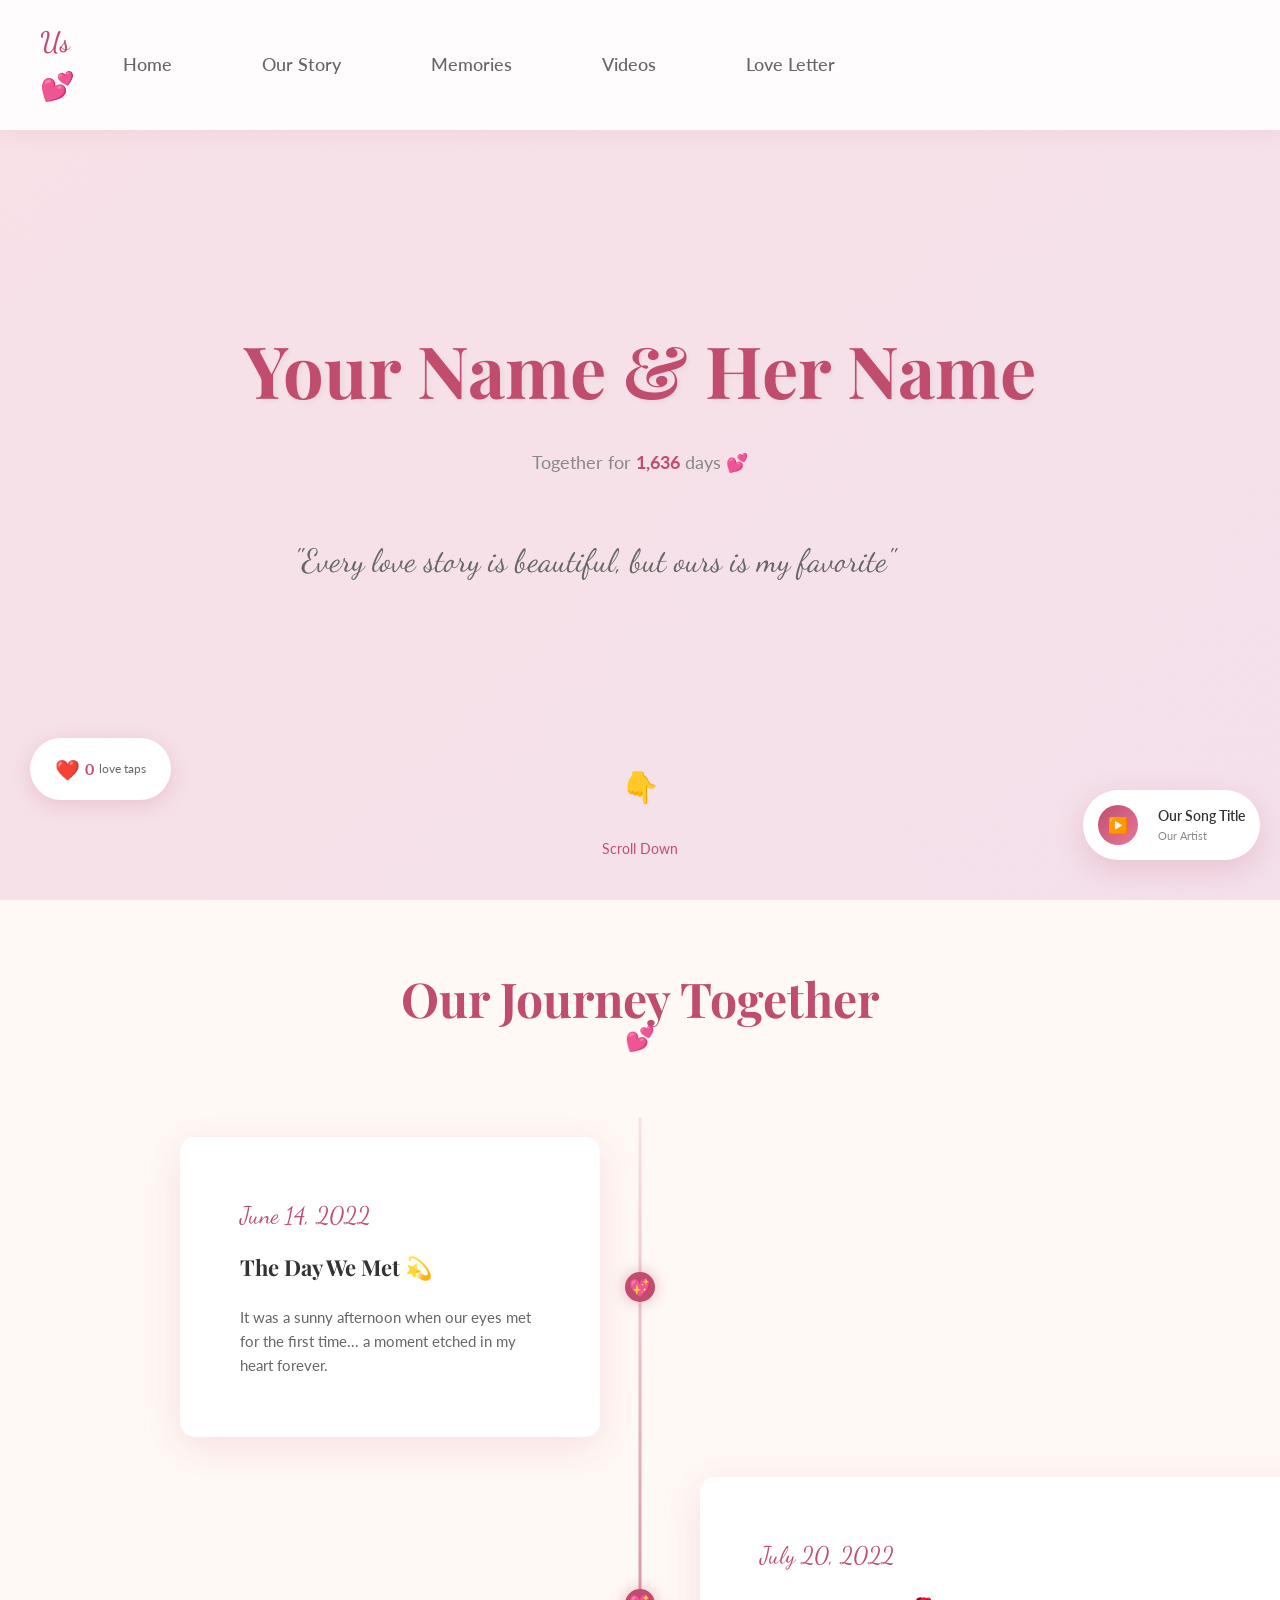
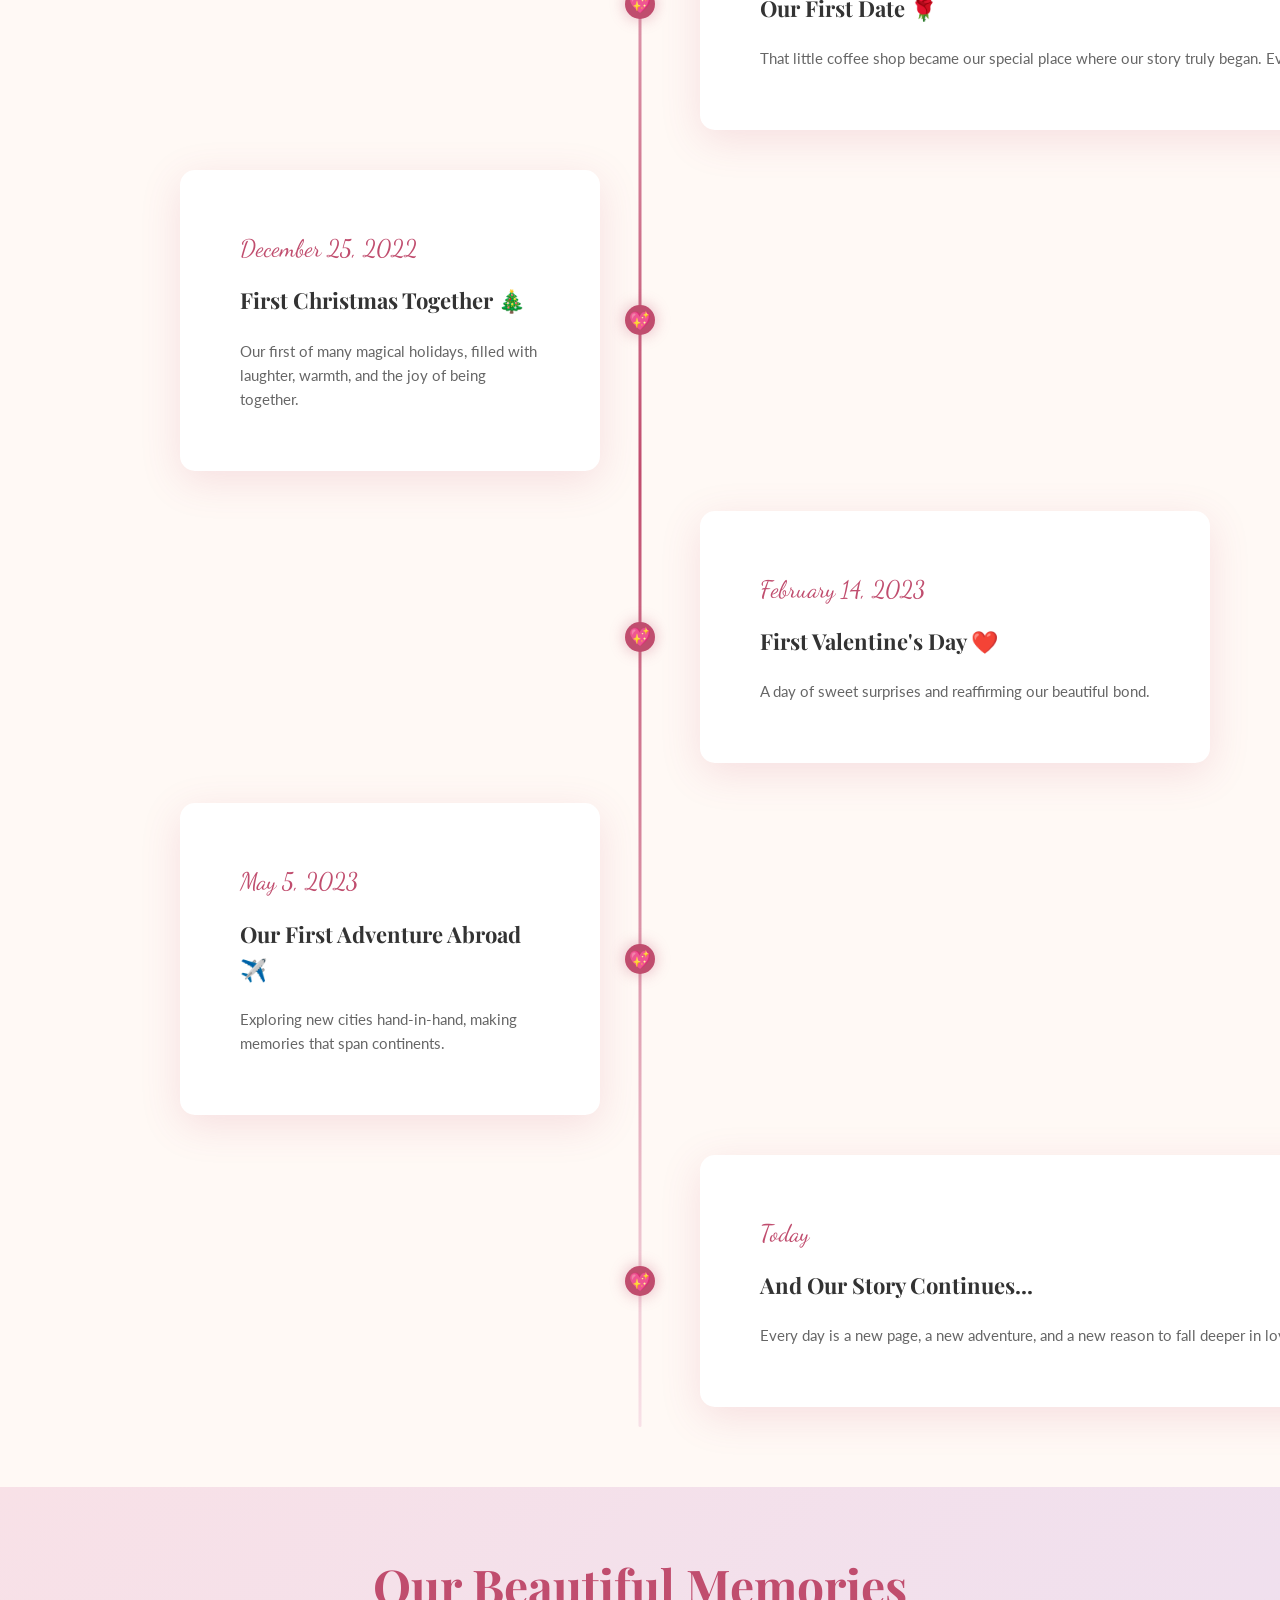
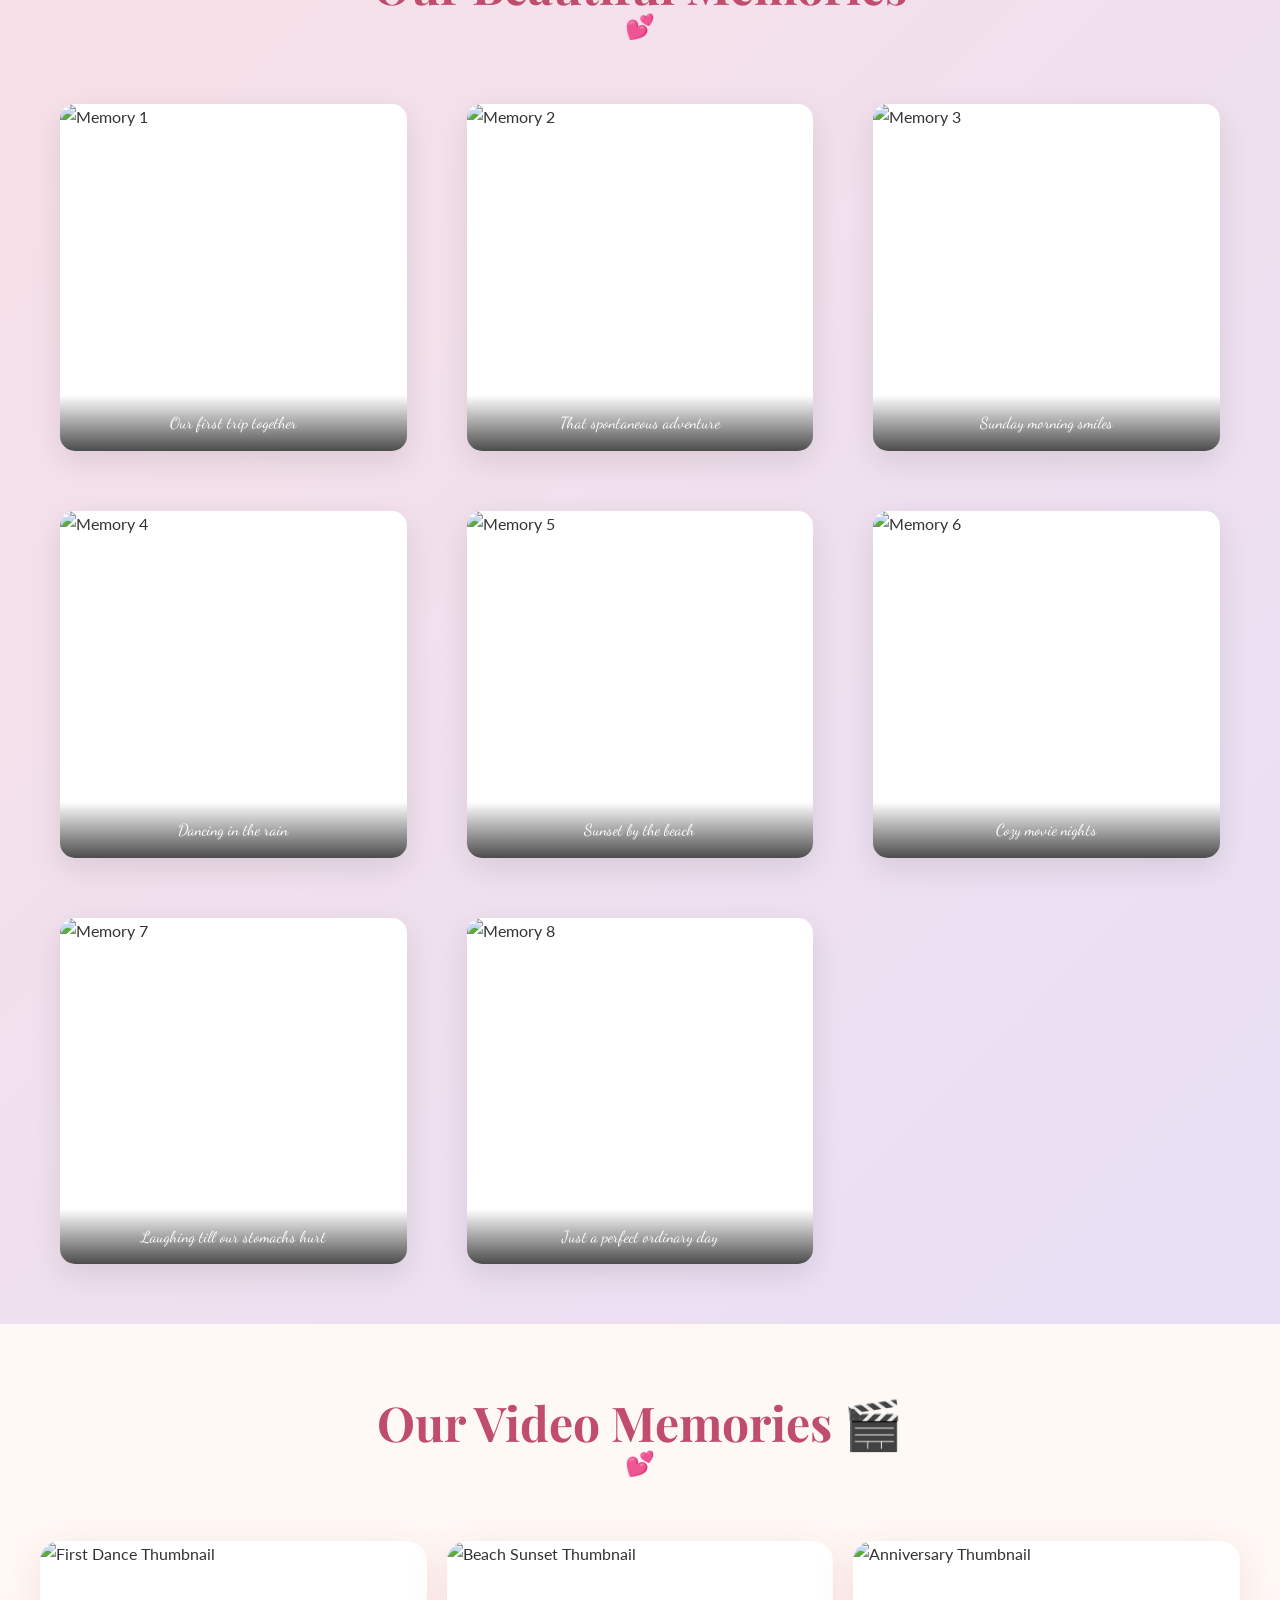
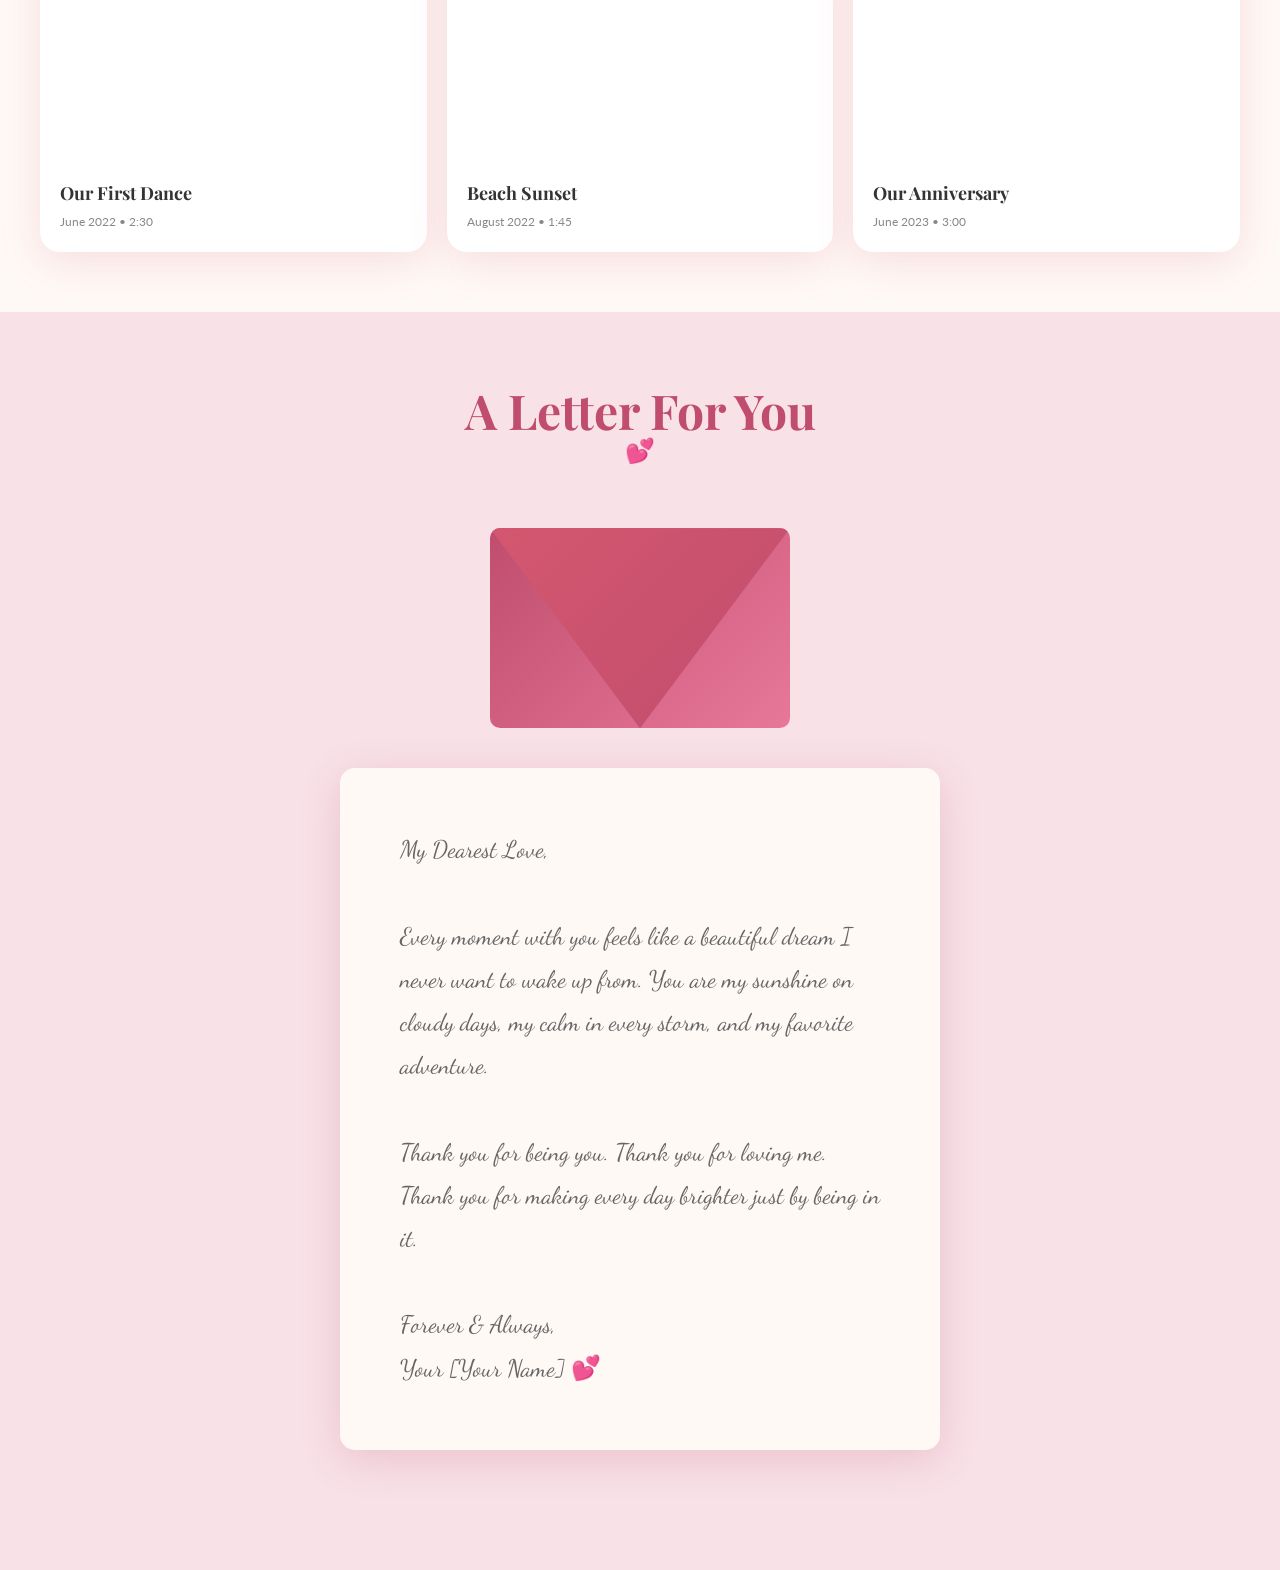
==== home.html @ af3eb720 "first commit" ====
<!DOCTYPE html>
<html lang="en">
<head>
    <meta charset="UTF-8">
    <meta name="viewport" content="width=device-width, initial-scale=1.0">
    <title>Our Love Story 💕</title>
    
    <!-- Fonts -->
    <link href="https://fonts.googleapis.com/css2?family=Playfair+Display:wght@400;600;700&family=Lato:wght@300;400;700&family=Dancing+Script:wght@600&display=swap" rel="stylesheet">
    
    <!-- External CSS Files -->
    <link rel="stylesheet" href="css/style.css">
    <link rel="stylesheet" href="css/animations.css">
    <link rel="stylesheet" href="css/responsive.css">
</head>
<body class="protected-content">
    <!-- Floating Hearts Background -->
    <div class="hearts-container">
        <span class="floating-heart">💕</span>
        <span class="floating-heart">❤️</span>
        <span class="floating-heart">💗</span>
        <span class="floating-heart">💖</span>
        <span class="floating-heart">💝</span>
        <span class="floating-heart">💕</span>
        <span class="floating-heart">❤️</span>
        <span class="floating-heart">💗</span>
        <span class="floating-heart">💖</span>
        <span class="floating-heart">💝</span>
    </div>

    <!-- Navigation -->
    <nav class="nav">
        <div class="nav-logo">Us 💕</div>
        <ul class="nav-links">
            <li><a href="#home">Home</a></li>
            <li><a href="#timeline">Our Story</a></li>
            <li><a href="#gallery">Memories</a></li>
            <li><a href="#videos">Videos</a></li>
            <li><a href="#letter">Love Letter</a></li>
        </ul>
        <button class="mobile-menu-btn" onclick="toggleMobileMenu()">☰</button>
    </nav>

    <!-- Hero Section -->
    <section class="hero" id="home">
        <div class="hero-content">
            <h1 class="couple-names">Your Name & Her Name</h1> <!-- Customize your names -->
            <div class="love-counter">
                Together for <span id="daysTogether">0</span> days 💕
            </div>
            <p class="hero-subtitle">"Every love story is beautiful, but ours is my favorite"</p>
        </div>
        <div class="scroll-indicator">
            <span style="font-size: 30px;">👇</span>
            <br>
            <span style="color: var(--deep-rose);">Scroll Down</span>
        </div>
    </section>

    <!-- Timeline Section -->
    <section class="timeline-section" id="timeline">
        <h2 class="section-title">Our Journey Together</h2>
        <div class="timeline">
            <!-- Timeline Item 1 -->
            <div class="timeline-item stagger-item">
                <div class="timeline-content">
                    <div class="timeline-date">June 14, 2022</div> <!-- Customize Date -->
                    <h3 class="timeline-title">The Day We Met 💫</h3>
                    <p class="timeline-description">
                        It was a sunny afternoon when our eyes met for the first time... a moment etched in my heart forever.
                    </p>
                </div>
            </div>
            <!-- Timeline Item 2 -->
            <div class="timeline-item stagger-item">
                <div class="timeline-content">
                    <div class="timeline-date">July 20, 2022</div> <!-- Customize Date -->
                    <h3 class="timeline-title">Our First Date 🌹</h3>
                    <p class="timeline-description">
                        That little coffee shop became our special place where our story truly began. Every sip, every word, a treasure.
                    </p>
                </div>
            </div>
            <!-- Timeline Item 3 -->
            <div class="timeline-item stagger-item">
                <div class="timeline-content">
                    <div class="timeline-date">December 25, 2022</div> <!-- Customize Date -->
                    <h3 class="timeline-title">First Christmas Together 🎄</h3>
                    <p class="timeline-description">
                        Our first of many magical holidays, filled with laughter, warmth, and the joy of being together.
                    </p>
                </div>
            </div>
            <!-- Add more timeline items as needed -->
            <div class="timeline-item stagger-item">
                <div class="timeline-content">
                    <div class="timeline-date">February 14, 2023</div> <!-- Customize Date -->
                    <h3 class="timeline-title">First Valentine's Day ❤️</h3>
                    <p class="timeline-description">
                        A day of sweet surprises and reaffirming our beautiful bond.
                    </p>
                </div>
            </div>
            <div class="timeline-item stagger-item">
                <div class="timeline-content">
                    <div class="timeline-date">May 5, 2023</div> <!-- Customize Date -->
                    <h3 class="timeline-title">Our First Adventure Abroad ✈️</h3>
                    <p class="timeline-description">
                        Exploring new cities hand-in-hand, making memories that span continents.
                    </p>
                </div>
            </div>
            <div class="timeline-item stagger-item">
                <div class="timeline-content">
                    <div class="timeline-date">Today</div> <!-- Customize Date -->
                    <h3 class="timeline-title">And Our Story Continues...</h3>
                    <p class="timeline-description">
                        Every day is a new page, a new adventure, and a new reason to fall deeper in love with you.
                    </p>
                </div>
            </div>
        </div>
    </section>

    <!-- Gallery Section -->
    <section class="gallery-section" id="gallery">
        <h2 class="section-title">Our Beautiful Memories</h2>
        <div class="gallery-grid">
            <!-- Customize with your images in assets/images/ -->
            <div class="gallery-item photo-reveal stagger-item">
                <img src="assets/images/photo1.jpg" alt="Memory 1">
                <div class="gallery-overlay">
                    <p>Our first trip together</p>
                </div>
            </div>
            <div class="gallery-item photo-reveal stagger-item">
                <img src="assets/images/photo2.jpg" alt="Memory 2">
                <div class="gallery-overlay">
                    <p>That spontaneous adventure</p>
                </div>
            </div>
            <div class="gallery-item photo-reveal stagger-item">
                <img src="assets/images/photo3.jpg" alt="Memory 3">
                <div class="gallery-overlay">
                    <p>Sunday morning smiles</p>
                </div>
            </div>
            <div class="gallery-item photo-reveal stagger-item">
                <img src="assets/images/photo4.jpg" alt="Memory 4">
                <div class="gallery-overlay">
                    <p>Dancing in the rain</p>
                </div>
            </div>
            <div class="gallery-item photo-reveal stagger-item">
                <img src="assets/images/photo5.jpg" alt="Memory 5">
                <div class="gallery-overlay">
                    <p>Sunset by the beach</p>
                </div>
            </div>
            <div class="gallery-item photo-reveal stagger-item">
                <img src="assets/images/photo6.jpg" alt="Memory 6">
                <div class="gallery-overlay">
                    <p>Cozy movie nights</p>
                </div>
            </div>
            <!-- Add more images -->
            <div class="gallery-item photo-reveal stagger-item">
                <img src="assets/images/photo7.jpg" alt="Memory 7">
                <div class="gallery-overlay">
                    <p>Laughing till our stomachs hurt</p>
                </div>
            </div>
            <div class="gallery-item photo-reveal stagger-item">
                <img src="assets/images/photo8.jpg" alt="Memory 8">
                <div class="gallery-overlay">
                    <p>Just a perfect ordinary day</p>
                </div>
            </div>
        </div>
    </section>

    <!-- Video Section -->
    <section class="video-section" id="videos">
        <h2 class="section-title">Our Video Memories 🎬</h2>
        <div class="video-gallery">
            <!-- Customize with your videos in assets/videos/ -->
            <div class="video-card stagger-item" onclick="playVideo('assets/videos/video1.mp4', 'Our First Dance')">
                <div class="video-thumbnail">
                    <img src="assets/images/video_thumb1.jpg" alt="First Dance Thumbnail"> <!-- Create thumbnails -->
                    <div class="play-overlay">
                        <span class="play-icon">▶</span>
                    </div>
                </div>
                <div class="video-info">
                    <h3>Our First Dance</h3>
                    <p>June 2022 • 2:30</p>
                </div>
            </div>
            
            <div class="video-card stagger-item" onclick="playVideo('assets/videos/video2.mp4', 'Beach Sunset')">
                <div class="video-thumbnail">
                    <img src="assets/images/video_thumb2.jpg" alt="Beach Sunset Thumbnail">
                    <div class="play-overlay">
                        <span class="play-icon">▶</span>
                    </div>
                </div>
                <div class="video-info">
                    <h3>Beach Sunset</h3>
                    <p>August 2022 • 1:45</p>
                </div>
            </div>

            <!-- Add more video cards as needed -->
            <div class="video-card stagger-item" onclick="playVideo('assets/videos/video3.mp4', 'Our Anniversary')">
                <div class="video-thumbnail">
                    <img src="assets/images/video_thumb3.jpg" alt="Anniversary Thumbnail">
                    <div class="play-overlay">
                        <span class="play-icon">▶</span>
                    </div>
                </div>
                <div class="video-info">
                    <h3>Our Anniversary</h3>
                    <p>June 2023 • 3:00</p>
                </div>
            </div>
        </div>
    </section>

    <!-- Love Letter Section -->
    <section class="letter-section" id="letter">
        <h2 class="section-title">A Letter For You</h2>
        <div class="envelope">
            <div class="envelope-body"></div>
            <div class="envelope-flap"></div>
        </div>
        <div class="love-letter romantic-glow">
            <div class="letter-content">
                My Dearest Love,
                <br><br>
                Every moment with you feels like a beautiful dream I never want to wake up from. 
                You are my sunshine on cloudy days, my calm in every storm, and my favorite 
                adventure.
                <br><br>
                Thank you for being you. Thank you for loving me. Thank you for making every 
                day brighter just by being in it.
                <br><br>
                Forever & Always,<br>
                Your [Your Name] 💕
            </div>
        </div>
    </section>

    <!-- Music Player -->
    <div class="music-player">
        <button class="play-btn" onclick="toggleMusic()">▶️</button>
        <div class="song-info">
            <div class="song-title">Our Song Title</div> <!-- Customize -->
            <div class="song-artist">Our Artist</div> <!-- Customize -->
        </div>
    </div>

    <audio id="bgMusic" loop>
        <source src="assets/audio/your-song.mp3" type="audio/mpeg"> <!-- Customize with your song -->
        Your browser does not support the audio element.
    </audio>

    <!-- Video Modal (Hidden by default) -->
    <div id="video-modal" class="video-modal">
        <div class="video-modal-content">
            <button class="video-close" onclick="closeVideo()">&times;</button>
            <h3 class="video-title"></h3>
            <video id="main-video" controls playsinline> <!-- playsinline for iOS autoplay -->
                <source src="" type="video/mp4">
                Your browser does not support the video tag.
            </video>
        </div>
    </div>

    <!-- External JavaScript Files -->
    <script src="js/security.js"></script>
    <script src="js/gallery.js"></script>
    <script src="js/animations.js"></script> <!-- Contains the "Surprises" logic -->
    
    <script>
        // Calculate days together
        function calculateDaysTogether() {
            const startDate = new Date('2022-06-14T00:00:00'); // Customize: YYYY-MM-DD
            const today = new Date();
            const diffTime = Math.abs(today.getTime() - startDate.getTime());
            const diffDays = Math.floor(diffTime / (1000 * 60 * 60 * 24));
            
            document.getElementById('daysTogether').textContent = diffDays.toLocaleString();
        }
        
        calculateDaysTogether();

        // Music toggle
        let isPlaying = false;
        function toggleMusic() {
            const audio = document.getElementById('bgMusic');
            const btn = document.querySelector('.play-btn');
            
            if (isPlaying) {
                audio.pause();
                btn.textContent = '▶️';
            } else {
                audio.play();
                btn.textContent = '⏸️';
            }
            isPlaying = !isPlaying;
        }

        // Mobile Menu Toggle
        function toggleMobileMenu() {
            const navLinks = document.querySelector('.nav-links');
            navLinks.classList.toggle('active');
        }

        // Close mobile menu on link click
        document.querySelectorAll('.nav-links a').forEach(link => {
            link.addEventListener('click', () => {
                const navLinks = document.querySelector('.nav-links');
                if (navLinks.classList.contains('active')) {
                    navLinks.classList.remove('active');
                }
            });
        });

        // --- Video Player Functions (Internal for simplicity, but could be in a separate JS) ---
        function playVideo(src, title) {
            const modal = document.getElementById('video-modal');
            const video = document.getElementById('main-video');
            const titleEl = modal.querySelector('.video-title');
            
            video.src = src;
            titleEl.textContent = title;
            modal.classList.add('active');
            video.play();
            
            document.body.style.overflow = 'hidden';
        }

        function closeVideo() {
            const modal = document.getElementById('video-modal');
            const video = document.getElementById('main-video');
            
            video.pause();
            modal.classList.remove('active');
            document.body.style.overflow = '';
        }

        // Close video modal on escape key
        document.addEventListener('keydown', (e) => {
            if (e.key === 'Escape' && document.getElementById('video-modal').classList.contains('active')) {
                closeVideo();
            }
        });
        // --- End Video Player Functions ---

        // Intersection Observer for stagger-item animations
        const observerOptions = {
            threshold: 0.1,
            rootMargin: '0px 0px -50px 0px'
        };

        const observer = new IntersectionObserver((entries, observer) => {
            entries.forEach(entry => {
                if (entry.isIntersecting) {
                    entry.target.classList.add('stagger-animate'); // Add a class to trigger the animation
                    observer.unobserve(entry.target); // Stop observing once animated
                }
            });
        }, observerOptions);

        document.querySelectorAll('.stagger-item').forEach(item => {
            observer.observe(item);
        });
    </script>
</body>
</html>
---- css/style.css ----
/* style.css */

/* --- Root Variables (Color Palette) --- */
:root {
    /* Primary Colors */
    --deep-rose: #C04D6E;
    --soft-blush: #F8E1E7;
    --warm-cream: #FFF9F5;

    /* Accent Colors */
    --gold-accent: #D4A574;
    --soft-lavender: #E8DFF5;
    --midnight-blue: #2C3E50;

    /* Text Colors */
    --text-dark: #333;
    --text-medium: #666;
    --text-light: #888;
    --text-white: #fff;

    /* Gradient Combinations */
    --romantic-gradient: linear-gradient(135deg, var(--soft-blush) 0%, var(--soft-lavender) 100%);
    --sunset-love: linear-gradient(180deg, #FFB6C1 0%, #FFA07A 50%, #FF6B6B 100%);
    --button-gradient: linear-gradient(135deg, var(--deep-rose) 0%, #E8789A 100%);

    /* Spacing */
    --spacing-xs: 10px;
    --spacing-sm: 15px;
    --spacing-md: 20px;
    --spacing-lg: 40px;
    --spacing-xl: 60px;
}

/* --- Base Styles --- */
* {
    margin: 0;
    padding: 0;
    box-sizing: border-box;
}

body {
    font-family: 'Lato', sans-serif;
    background: var(--romantic-gradient);
    color: var(--text-dark);
    min-height: 100vh;
    overflow-x: hidden; /* Prevent horizontal scroll */
    line-height: 1.6;
    -webkit-font-smoothing: antialiased;
    -moz-osx-font-smoothing: grayscale;
}

img {
    max-width: 100%;
    height: auto;
    display: block;
}

a {
    text-decoration: none;
    color: var(--deep-rose);
    transition: color 0.3s ease;
}

a:hover {
    color: var(--gold-accent);
}

section {
    padding: var(--spacing-xl) var(--spacing-lg);
    position: relative;
    z-index: 1; /* Ensure content is above background animations */
}

.section-title {
    font-family: 'Playfair Display', serif;
    font-size: 48px;
    color: var(--deep-rose);
    text-align: center;
    margin-bottom: var(--spacing-xl);
    position: relative;
    padding-bottom: var(--spacing-md);
}

.section-title::after {
    content: '💕'; /* Add a romantic emoji accent */
    position: absolute;
    bottom: 0;
    left: 50%;
    transform: translateX(-50%);
    font-size: 0.5em; /* Smaller heart */
}

/* --- Navigation --- */
.nav {
    position: fixed;
    top: 0;
    width: 100%;
    padding: var(--spacing-md) var(--spacing-lg);
    display: flex;
    justify-content: space-between;
    align-items: center;
    z-index: 100;
    background: rgba(255, 255, 255, 0.9);
    backdrop-filter: blur(10px);
    box-shadow: 0 2px 20px rgba(var(--deep-rose-rgb), 0.1); /* Using rgba for shadow */
}

.nav-logo {
    font-family: 'Dancing Script', cursive;
    font-size: 28px;
    color: var(--deep-rose);
    font-weight: 600;
}

.nav-links {
    display: flex;
    gap: var(--spacing-xl);
    list-style: none;
}

.nav-links a {
    color: var(--text-medium);
    font-weight: 500;
    position: relative;
}

.nav-links a:hover {
    color: var(--deep-rose);
}

.nav-links a::after {
    content: '';
    position: absolute;
    bottom: -5px;
    left: 0;
    width: 0;
    height: 2px;
    background: var(--deep-rose);
    transition: width 0.3s ease;
}

.nav-links a:hover::after {
    width: 100%;
}

.mobile-menu-btn {
    display: none; /* Hidden on desktop */
}

/* --- Hero Section --- */
.hero {
    height: 100vh;
    display: flex;
    flex-direction: column;
    justify-content: center;
    align-items: center;
    text-align: center;
    padding: var(--spacing-lg);
    position: relative;
    overflow: hidden; /* For background animations */
}

.hero-content {
    z-index: 1; /* Above any background effects */
    position: relative;
}

.couple-names {
    font-family: 'Playfair Display', serif;
    font-size: 72px;
    color: var(--deep-rose);
    margin-bottom: var(--spacing-md);
    text-shadow: 2px 2px 5px rgba(0,0,0,0.05);
}

.love-counter {
    font-size: 24px;
    color: var(--text-light);
    margin-bottom: var(--spacing-xl);
}

.love-counter span {
    color: var(--deep-rose);
    font-weight: 700;
}

.hero-subtitle {
    font-family: 'Dancing Script', cursive;
    font-size: 32px;
    color: var(--text-medium);
    max-width: 700px;
}

.scroll-indicator {
    position: absolute;
    bottom: var(--spacing-lg);
    color: var(--text-light);
    font-size: 14px;
    display: flex;
    flex-direction: column;
    align-items: center;
}
.scroll-indicator span:first-child { /* The arrow emoji */
    font-size: 30px;
    margin-bottom: 5px;
}

/* --- Timeline Section --- */
.timeline-section {
    background: var(--warm-cream);
}

.timeline {
    position: relative;
    max-width: 1000px;
    margin: 0 auto;
}

.timeline::before {
    content: '';
    position: absolute;
    left: 50%;
    transform: translateX(-50%);
    width: 3px;
    height: 100%;
    background: linear-gradient(180deg, var(--soft-blush), var(--deep-rose), var(--soft-blush));
    border-radius: 5px;
}

.timeline-item {
    display: flex;
    justify-content: flex-end;
    padding: var(--spacing-md) var(--spacing-lg);
    position: relative;
    width: 50%;
}

.timeline-item:nth-child(even) { /* Items on the left side */
    justify-content: flex-start;
    margin-left: 50%;
}

.timeline-item::after { /* Timeline dots */
    content: '💖';
    position: absolute;
    top: calc(50% - 15px);
    width: 30px;
    height: 30px;
    background: var(--deep-rose);
    border-radius: 50%;
    color: var(--text-white);
    font-size: 18px;
    display: flex;
    justify-content: center;
    align-items: center;
    z-index: 1;
    box-shadow: 0 0 15px rgba(var(--deep-rose-rgb), 0.4);
}

.timeline-item:nth-child(odd)::after { /* Dot for right-side items */
    right: -15px; /* Half of dot width to center on line */
}

.timeline-item:nth-child(even)::after { /* Dot for left-side items */
    left: -15px; /* Half of dot width to center on line */
}

.timeline-content {
    background: var(--text-white);
    padding: var(--spacing-lg);
    border-radius: 15px;
    box-shadow: 0 10px 40px rgba(var(--deep-rose-rgb), 0.15);
    max-width: 400px;
    position: relative;
    transition: transform 0.3s ease, box-shadow 0.3s ease;
}

.timeline-content:hover {
    transform: translateY(-5px);
    box-shadow: 0 15px 50px rgba(var(--deep-rose-rgb), 0.25);
}

.timeline-date {
    font-family: 'Dancing Script', cursive;
    font-size: 24px;
    color: var(--deep-rose);
    margin-bottom: var(--spacing-sm);
}

.timeline-title {
    font-family: 'Playfair Display', serif;
    font-size: 22px;
    color: var(--text-dark);
    margin-bottom: var(--spacing-md);
}

.timeline-description {
    color: var(--text-medium);
    font-size: 15px;
}

/* --- Gallery Section --- */
.gallery-section {
    background: var(--romantic-gradient);
}

.gallery-grid {
    display: grid;
    grid-template-columns: repeat(auto-fill, minmax(280px, 1fr));
    gap: var(--spacing-lg);
    max-width: 1400px;
    margin: 0 auto;
}

.gallery-item {
    position: relative;
    border-radius: 15px;
    overflow: hidden;
    aspect-ratio: 1; /* Make items square */
    cursor: pointer;
    background: var(--text-white); /* Fallback for images */
    box-shadow: 0 10px 30px rgba(0,0,0,0.1);
    transition: transform 0.4s ease, box-shadow 0.4s ease;
}

.gallery-item:hover {
    transform: translateY(-10px);
    box-shadow: 0 20px 50px rgba(var(--deep-rose-rgb), 0.3);
}

.gallery-item img {
    width: 100%;
    height: 100%;
    object-fit: cover;
    transition: transform 0.4s ease;
}

.gallery-item:hover img {
    transform: scale(1.1);
}

.gallery-overlay {
    position: absolute;
    bottom: 0;
    left: 0;
    right: 0;
    padding: var(--spacing-lg) var(--spacing-md);
    background: linear-gradient(transparent, rgba(0,0,0,0.7));
    color: var(--text-white);
    opacity: 0;
    transform: translateY(20px);
    transition: all 0.4s ease;
    font-family: 'Dancing Script', cursive;
    font-size: 20px;
    text-align: center;
}

.gallery-item:hover .gallery-overlay {
    opacity: 1;
    transform: translateY(0);
}

/* --- Video Section --- */
.video-section {
    background: var(--warm-cream);
}

.video-gallery {
    display: grid;
    grid-template-columns: repeat(auto-fill, minmax(300px, 1fr));
    gap: var(--spacing-xl);
    max-width: 1200px;
    margin: 0 auto;
}

.video-card {
    background: var(--text-white);
    border-radius: 20px;
    overflow: hidden;
    box-shadow: 0 10px 40px rgba(var(--deep-rose-rgb), 0.15);
    cursor: pointer;
    transition: all 0.4s ease;
}

.video-card:hover {
    transform: translateY(-10px);
    box-shadow: 0 20px 50px rgba(var(--deep-rose-rgb), 0.25);
}

.video-thumbnail {
    position: relative;
    aspect-ratio: 16/9;
    overflow: hidden;
}

.video-thumbnail img {
    width: 100%;
    height: 100%;
    object-fit: cover;
    transition: transform 0.4s ease;
}

.video-card:hover .video-thumbnail img {
    transform: scale(1.1);
}

.play-overlay {
    position: absolute;
    top: 0;
    left: 0;
    right: 0;
    bottom: 0;
    background: rgba(var(--deep-rose-rgb), 0.4);
    display: flex;
    justify-content: center;
    align-items: center;
    opacity: 0;
    transition: opacity 0.3s ease;
}

.video-card:hover .play-overlay {
    opacity: 1;
}

.play-icon {
    width: 70px;
    height: 70px;
    background: var(--text-white);
    border-radius: 50%;
    display: flex;
    justify-content: center;
    align-items: center;
    font-size: 24px;
    color: var(--deep-rose);
    box-shadow: 0 10px 30px rgba(0, 0, 0, 0.3);
    transition: transform 0.3s ease;
}

.video-card:hover .play-icon {
    transform: scale(1.1);
}

.video-info {
    padding: var(--spacing-md);
}

.video-info h3 {
    font-family: 'Playfair Display', serif;
    color: var(--text-dark);
    margin-bottom: 5px;
}

.video-info p {
    color: var(--text-light);
    font-size: 14px;
}

/* --- Video Modal --- */
.video-modal {
    position: fixed;
    top: 0;
    left: 0;
    width: 100%;
    height: 100%;
    background: rgba(0, 0, 0, 0.95);
    z-index: 10000;
    display: none; /* Hidden by default */
    justify-content: center;
    align-items: center;
    opacity: 0;
    transition: opacity 0.3s ease-out;
}

.video-modal.active {
    display: flex;
    opacity: 1;
}

.video-modal-content {
    position: relative;
    max-width: 90%;
    max-height: 90%;
    transform: scale(0.9);
    transition: transform 0.3s ease-out;
}

.video-modal.active .video-modal-content {
    transform: scale(1);
}

.video-title {
    color: var(--text-white);
    font-family: 'Playfair Display', serif;
    text-align: center;
    margin-bottom: var(--spacing-md);
    font-size: 28px;
}

.video-modal video {
    max-width: 100%;
    max-height: 70vh;
    border-radius: 10px;
    box-shadow: 0 0 50px rgba(0, 0, 0, 0.5);
}

.video-close {
    position: absolute;
    top: -40px;
    right: 0;
    background: none;
    border: none;
    color: var(--text-white);
    font-size: 40px;
    cursor: pointer;
    transition: color 0.3s ease;
}

.video-close:hover {
    color: var(--deep-rose);
}


/* --- Love Letter Section --- */
.letter-section {
    background: var(--soft-blush);
    text-align: center;
    padding-bottom: 120px; /* Space for music player */
}

.envelope {
    width: 300px;
    height: 200px;
    margin: 0 auto var(--spacing-lg);
    position: relative;
    cursor: pointer;
    perspective: 1000px; /* For 3D flip */
}

.envelope-body, .envelope-flap {
    position: absolute;
    top: 0;
    left: 0;
    width: 100%;
    height: 100%;
    border-radius: 10px;
    backface-visibility: hidden; /* Hide back during flip */
}

.envelope-body {
    background: linear-gradient(135deg, var(--deep-rose), #E8789A);
    z-index: 1;
}

.envelope-flap {
    background: linear-gradient(135deg, #D4576F, var(--deep-rose));
    clip-path: polygon(0 0, 50% 100%, 100% 0);
    transform-origin: top;
    transition: transform 0.5s ease;
    z-index: 2;
}

.envelope:hover .envelope-flap {
    transform: rotateX(180deg);
}

.love-letter {
    background: var(--warm-cream);
    padding: var(--spacing-xl);
    border-radius: 15px;
    max-width: 600px;
    margin: 0 auto;
    box-shadow: 0 10px 40px rgba(var(--deep-rose-rgb), 0.2);
    position: relative; /* For romantic-glow */
    transition: transform 0.5s ease;
}
.love-letter:hover {
    transform: translateY(-5px);
}

.letter-content {
    font-family: 'Dancing Script', cursive;
    font-size: 24px;
    color: var(--text-medium);
    line-height: 1.8;
    text-align: left;
}

/* --- Music Player --- */
.music-player {
    position: fixed;
    bottom: var(--spacing-lg);
    right: var(--spacing-lg);
    background: var(--text-white);
    padding: var(--spacing-sm) var(--spacing-md);
    border-radius: 50px;
    box-shadow: 0 10px 30px rgba(var(--deep-rose-rgb), 0.2);
    display: flex;
    align-items: center;
    gap: var(--spacing-sm);
    z-index: 100;
    transition: transform 0.3s ease;
}
.music-player:hover {
    transform: translateY(-5px);
}

.play-btn {
    width: 45px;
    height: 45px;
    border-radius: 50%;
    background: var(--button-gradient);
    border: none;
    color: var(--text-white);
    cursor: pointer;
    display: flex;
    align-items: center;
    justify-content: center;
    font-size: 18px;
    transition: transform 0.3s ease;
}

.play-btn:hover {
    transform: scale(1.1);
}

.song-info {
    text-align: left;
}

.song-title {
    font-weight: 600;
    color: var(--text-dark);
}

.song-artist {
    font-size: 13px;
    color: var(--text-light);
}

/* --- Lightbox Styles (for gallery.js) --- */
#romantic-lightbox {
    position: fixed;
    top: 0;
    left: 0;
    width: 100%;
    height: 100%;
    z-index: 10000;
    display: none; /* Hidden by default, activated by JS */
    opacity: 0;
    transition: opacity 0.4s ease;
    touch-action: pan-y; /* Allow vertical scroll for swipe */
}

#romantic-lightbox.active {
    display: flex;
    justify-content: center;
    align-items: center;
}

#romantic-lightbox.visible {
    opacity: 1;
}

.lightbox-overlay {
    position: absolute;
    top: 0;
    left: 0;
    width: 100%;
    height: 100%;
    background: rgba(0, 0, 0, 0.95);
}

.lightbox-content {
    position: relative;
    max-width: 90%;
    max-height: 90%;
    z-index: 1;
    display: flex;
    flex-direction: column;
    justify-content: center;
    align-items: center;
}

.lightbox-image-container {
    display: flex;
    justify-content: center;
    align-items: center;
    flex-grow: 1;
    width: 100%;
}

.lightbox-image {
    max-width: 100%;
    max-height: 80vh;
    object-fit: contain;
    border-radius: 10px;
    box-shadow: 0 20px 60px rgba(0, 0, 0, 0.5);
    /* Animation handled by animations.css and gallery.js */
}

.lightbox-close,
.lightbox-prev,
.lightbox-next {
    position: absolute;
    background: rgba(var(--deep-rose-rgb), 0.8);
    border: none;
    color: var(--text-white);
    cursor: pointer;
    transition: all 0.3s ease;
    font-size: 24px;
    display: flex;
    justify-content: center;
    align-items: center;
    padding: 0; /* Reset default button padding */
}

.lightbox-close {
    top: 20px; /* Adjusted from -50px for better visibility on small screens */
    right: 20px;
    width: 40px;
    height: 40px;
    border-radius: 50%;
}

.lightbox-prev,
.lightbox-next {
    top: 50%;
    transform: translateY(-50%);
    width: 50px;
    height: 50px;
    border-radius: 50%;
    font-size: 30px; /* Larger arrows */
}

.lightbox-prev { left: 20px; }
.lightbox-next { right: 20px; }

.lightbox-close:hover {
    background: var(--deep-rose);
    transform: scale(1.1) rotate(90deg);
}
.lightbox-prev:hover,
.lightbox-next:hover {
    background: var(--deep-rose);
    transform: translateY(-50%) scale(1.1);
}

.lightbox-caption {
    text-align: center;
    color: var(--text-white);
    font-family: 'Dancing Script', cursive;
    font-size: 24px;
    margin-top: var(--spacing-md);
}

.lightbox-counter {
    text-align: center;
    color: rgba(255, 255, 255, 0.6);
    font-size: 14px;
    margin-top: var(--spacing-sm);
}

/* Helper to get RGB values from hex for rgba */
:root {
    --deep-rose-rgb: 192, 77, 110;
}
---- css/animations.css ----
/* animations.css */

/* --- General Fade In Up Animation for Sections and Staggered Elements --- */
@keyframes fadeInUp {
    from {
        opacity: 0;
        transform: translateY(30px);
    }
    to {
        opacity: 1;
        transform: translateY(0);
    }
}

/* For elements animated on scroll */
.stagger-item.stagger-animate {
    opacity: 0; /* Reset for animation to start */
    transform: translateY(20px);
    animation: staggerIn 0.6s ease forwards;
}

.stagger-item:nth-child(1).stagger-animate { animation-delay: 0.1s; }
.stagger-item:nth-child(2).stagger-animate { animation-delay: 0.2s; }
.stagger-item:nth-child(3).stagger-animate { animation-delay: 0.3s; }
.stagger-item:nth-child(4).stagger-animate { animation-delay: 0.4s; }
.stagger-item:nth-child(5).stagger-animate { animation-delay: 0.5s; }
/* Add more as needed or use JS to calculate delay */

@keyframes staggerIn {
    to {
        opacity: 1;
        transform: translateY(0);
    }
}

/* --- Floating Hearts Background Animation --- */
.hearts-container {
    position: fixed;
    top: 0;
    left: 0;
    width: 100%;
    height: 100%;
    pointer-events: none;
    overflow: hidden;
    z-index: 0; /* Behind content */
}

.floating-heart {
    position: absolute;
    bottom: -50px; /* Start below screen */
    font-size: 20px;
    animation: floatUp 8s linear infinite;
    opacity: 0.6;
    color: var(--deep-rose); /* Default color, can be customized with emojis */
    text-shadow: 0 0 5px rgba(0,0,0,0.1);
}

@keyframes floatUp {
    0% {
        transform: translateY(0) rotate(0deg) scale(1);
        opacity: 0;
    }
    10% {
        opacity: 0.6;
    }
    90% {
        opacity: 0.6;
    }
    100% {
        transform: translateY(-100vh) rotate(720deg) scale(0.5);
        opacity: 0;
    }
}

/* Generate multiple hearts with varied delays and sizes */
.floating-heart:nth-child(1) { left: 5%; animation-delay: 0s; font-size: 18px; }
.floating-heart:nth-child(2) { left: 15%; animation-delay: 1s; font-size: 24px; }
.floating-heart:nth-child(3) { left: 25%; animation-delay: 2s; font-size: 16px; }
.floating-heart:nth-child(4) { left: 35%; animation-delay: 0.5s; font-size: 22px; }
.floating-heart:nth-child(5) { left: 45%; animation-delay: 3s; font-size: 20px; }
.floating-heart:nth-child(6) { left: 55%; animation-delay: 1.5s; font-size: 26px; }
.floating-heart:nth-child(7) { left: 65%; animation-delay: 2.5s; font-size: 18px; }
.floating-heart:nth-child(8) { left: 75%; animation-delay: 0.8s; font-size: 24px; }
.floating-heart:nth-child(9) { left: 85%; animation-delay: 3.5s; font-size: 20px; }
.floating-heart:nth-child(10) { left: 95%; animation-delay: 1.2s; font-size: 16px; }


/* --- Hero Section Animations --- */
.hero .couple-names { animation: fadeInUp 1s ease; }
.hero .love-counter { animation: fadeInUp 1s ease 0.3s backwards; }
.hero .hero-subtitle { animation: fadeInUp 1s ease 0.6s backwards; }
.hero .scroll-indicator { animation: bounce 2s infinite; }

@keyframes bounce {
    0%, 100% { transform: translateY(0); }
    50% { transform: translateY(15px); }
}

/* --- Heartbeat Effect for Important Elements --- */
.heartbeat {
    animation: heartbeat 1.5s ease infinite;
}

@keyframes heartbeat {
    0%, 100% { transform: scale(1); }
    25% { transform: scale(1.05); }
    50% { transform: scale(1); }
    75% { transform: scale(1.05); }
}

/* --- Glow Effect --- */
.romantic-glow {
    animation: romanticGlow 3s ease infinite;
}

@keyframes romanticGlow {
    0%, 100% {
        box-shadow: 0 0 20px rgba(var(--deep-rose-rgb), 0.3);
    }
    50% {
        box-shadow: 0 0 40px rgba(var(--deep-rose-rgb), 0.6);
    }
}

/* --- Sparkle Effect (Example usage: apply to an icon or element) --- */
.sparkle {
    position: relative;
    display: inline-block; /* Adjust if not inline */
}

.sparkle::before,
.sparkle::after {
    content: '✨';
    position: absolute;
    font-size: 0.7em;
    opacity: 0;
    animation: sparkleMove 2s ease infinite;
}

.sparkle::before {
    top: -5px;
    right: -5px;
}

.sparkle::after {
    bottom: -5px;
    left: -5px;
    animation-delay: 1s;
}

@keyframes sparkleMove {
    0%, 100% { opacity: 0; transform: scale(0.5); }
    50% { opacity: 1; transform: scale(1); }
}

/* --- Lightbox Image Reveal Animation (used by gallery.js) --- */
@keyframes imageReveal {
    from {
        opacity: 0;
        transform: scale(0.9);
    }
    to {
        opacity: 1;
        transform: scale(1);
    }
}

/* --- Security Message Animation (used by security.js) --- */
@keyframes fadeInOut {
    0% { opacity: 0; transform: translate(-50%, -50%) scale(0.8); }
    20% { opacity: 1; transform: translate(-50%, -50%) scale(1); }
    80% { opacity: 1; }
    100% { opacity: 0; }
}

/* --- Secret Popup Animations (used by animations.js) --- */
@keyframes popIn {
    from {
        transform: scale(0.5);
        opacity: 0;
    }
    to {
        transform: scale(1);
        opacity: 1;
    }
}

/* --- Konami Code Firework Heart Animation (used by animations.js) --- */
@keyframes fireworkHeart {
    0% {
        transform: translateY(0) rotate(0deg) scale(1);
        opacity: 1;
    }
    100% {
        transform: translateY(-100vh) rotate(360deg) scale(0);
        opacity: 0;
    }
}

/* --- Love Taps Animation (used by animations.js) --- */
@keyframes floatAway {
    to {
        transform: translateY(-50px) translateX(random-value); /* Random X for variety */
        opacity: 0;
    }
}
---- css/responsive.css ----
/* responsive.css - Mobile-First Approach */

/* --- Default styles for small screens (Mobile First) --- */
/* (Many base styles in style.css already act as mobile defaults) */

.nav-links {
    display: none; /* Hide desktop nav by default on mobile */
    flex-direction: column;
    position: absolute;
    top: 70px; /* Below fixed nav */
    left: 0;
    width: 100%;
    background: rgba(255, 255, 255, 0.95);
    box-shadow: 0 10px 20px rgba(0,0,0,0.1);
    padding: var(--spacing-md);
    border-bottom-left-radius: 10px;
    border-bottom-right-radius: 10px;
}
.nav-links.active {
    display: flex;
}
.nav-links li {
    margin: var(--spacing-sm) 0;
    text-align: center;
}
.nav-links a {
    font-size: 18px;
    padding: var(--spacing-sm);
    display: block;
}

.mobile-menu-btn {
    display: block; /* Show hamburger on mobile */
    background: none;
    border: none;
    font-size: 28px;
    cursor: pointer;
    color: var(--deep-rose);
    padding: var(--spacing-sm); /* Make it easier to tap */
}

.hero {
    min-height: 80vh; /* Adjust hero height for mobile */
}

.couple-names {
    font-size: 42px; /* Smaller font for mobile */
}

.love-counter {
    font-size: 18px;
}

.hero-subtitle {
    font-size: 24px;
    padding: 0 var(--spacing-md);
}

.section-title {
    font-size: 32px;
    margin-bottom: var(--spacing-xl);
}

/* Timeline - Single column on mobile */
.timeline::before {
    left: var(--spacing-md); /* Move line to left */
}

.timeline-item,
.timeline-item:nth-child(even) { /* Both sides become single column */
    width: 100%;
    margin-left: 0;
    padding-left: calc(var(--spacing-md) + var(--spacing-lg)); /* Space for dot + padding */
    padding-right: var(--spacing-md);
    justify-content: flex-start; /* Always align left */
}

.timeline-item::after { /* Adjust dot position for single column */
    left: calc(var(--spacing-md) - 15px); /* Align dot with the line */
}

.timeline-item:nth-child(odd)::after { /* Remove specific right alignment for odd */
    right: auto;
}

.timeline-content {
    max-width: 100%; /* Take full width */
    padding: var(--spacing-md);
}

/* Gallery - 2 columns on mobile */
.gallery-grid {
    grid-template-columns: repeat(auto-fill, minmax(150px, 1fr)); /* Smaller min-width */
    gap: var(--spacing-md);
    padding: 0 var(--spacing-md);
}

.gallery-overlay {
    opacity: 1; /* Always visible on touch devices */
    transform: translateY(0);
    padding: var(--spacing-sm) var(--spacing-xs);
    font-size: 16px;
}

/* Video Gallery - 1 or 2 columns on mobile */
.video-gallery {
    grid-template-columns: repeat(auto-fill, minmax(250px, 1fr));
    gap: var(--spacing-md);
}
.video-info h3 {
    font-size: 18px;
}
.video-info p {
    font-size: 12px;
}
.play-icon {
    width: 50px;
    height: 50px;
    font-size: 18px;
}

/* Music Player */
.music-player {
    bottom: var(--spacing-md);
    right: var(--spacing-md);
    left: var(--spacing-md); /* Make it full width on mobile */
    justify-content: center;
    padding: var(--spacing-sm);
    gap: var(--spacing-md);
}
.music-player .play-btn {
    width: 40px;
    height: 40px;
    font-size: 16px;
}
.music-player .song-title {
    font-size: 14px;
}
.music-player .song-artist {
    font-size: 11px;
}

/* Lightbox Adjustments for Mobile */
.lightbox-close {
    top: 10px;
    right: 10px;
    font-size: 30px;
    width: 35px;
    height: 35px;
}
.lightbox-prev, .lightbox-next {
    width: 40px;
    height: 40px;
    font-size: 24px;
    top: calc(50% - 20px); /* Center vertically */
    transform: translateY(-50%);
}
.lightbox-prev { left: 5px; }
.lightbox-next { right: 5px; }
.lightbox-caption {
    font-size: 18px;
    margin: var(--spacing-sm) 0;
}
.lightbox-counter {
    margin-bottom: var(--spacing-sm);
}

/* --- Tablet Styles --- */
@media (min-width: 768px) {
    .nav {
        padding: var(--spacing-md) var(--spacing-lg);
    }
    .nav-links {
        display: flex; /* Show desktop nav */
        position: static;
        flex-direction: row;
        background: none;
        box-shadow: none;
        padding: 0;
    }
    .mobile-menu-btn {
        display: none; /* Hide hamburger */
    }

    .couple-names {
        font-size: 60px;
    }

    .hero-subtitle {
        font-size: 28px;
    }

    .section-title {
        font-size: 42px;
    }

    .timeline::before {
        left: 50%; /* Center line for tablet+ */
    }
    .timeline-item {
        width: 50%;
        padding-left: var(--spacing-lg);
        padding-right: var(--spacing-lg);
    }
    .timeline-item:nth-child(odd) { /* Right side */
        justify-content: flex-end;
    }
    .timeline-item:nth-child(even) { /* Left side */
        justify-content: flex-start;
        margin-left: 50%;
    }
    .timeline-item:nth-child(odd)::after {
        right: -15px;
        left: auto; /* Ensure not set by generic rule */
    }
    .timeline-item:nth-child(even)::after {
        left: -15px;
        right: auto;
    }

    .gallery-grid {
        grid-template-columns: repeat(auto-fill, minmax(200px, 1fr));
        gap: var(--spacing-lg);
    }

    .video-gallery {
        grid-template-columns: repeat(auto-fill, minmax(300px, 1fr));
    }

    .music-player {
        left: auto; /* Reset to right-aligned */
        width: auto;
    }
}

/* --- Desktop Styles --- */
@media (min-width: 1024px) {
    .couple-names {
        font-size: 72px;
    }

    .hero-subtitle {
        font-size: 32px;
    }

    .section-title {
        font-size: 48px;
    }

    .gallery-grid {
        grid-template-columns: repeat(auto-fill, minmax(280px, 1fr));
        gap: var(--spacing-xl);
    }
    
    .timeline-content {
        padding: var(--spacing-xl);
    }

    .video-modal-content {
        max-width: 80%;
    }

    .lightbox-prev { left: -70px; } /* Push buttons further out */
    .lightbox-next { right: -70px; }
    .lightbox-close { top: -50px; right: 0; } /* Push close button above */
}

/* --- Safe Area for Mobile (iPhone X+ notches) --- */
@supports (padding: max(0px)) {
    body {
        padding-top: env(safe-area-inset-top);
        padding-left: env(safe-area-inset-left);
        padding-right: env(safe-area-inset-right);
        padding-bottom: env(safe-area-inset-bottom);
    }
    .nav {
        padding-top: max(var(--spacing-md), env(safe-area-inset-top));
        padding-left: max(var(--spacing-lg), env(safe-area-inset-left));
        padding-right: max(var(--spacing-lg), env(safe-area-inset-right));
    }
    .music-player {
        bottom: max(var(--spacing-lg), env(safe-area-inset-bottom));
    }
    /* Adjust other fixed elements as needed */
    .lightbox-close {
        top: max(var(--spacing-md), env(safe-area-inset-top));
        right: max(var(--spacing-md), env(safe-area-inset-right));
    }
}

/* --- Touch Optimization (Remove hover effects on touch devices) --- */
@media (hover: none) {
    /* Gallery items: keep overlay visible and prevent transform */
    .gallery-item:hover {
        transform: none;
    }
    .gallery-item:hover img {
        transform: scale(1.05); /* Gentle zoom still okay */
    }
    .gallery-overlay {
        opacity: 1;
        transform: translateY(0);
    }

    /* Video cards: keep play overlay visible and prevent transform */
    .video-card:hover {
        transform: none;
    }
    .video-card:hover .video-thumbnail img {
        transform: scale(1.05); /* Gentle zoom still okay */
    }
    .play-overlay {
        opacity: 0.7; /* Always slightly visible */
    }
    .video-card:hover .play-icon {
        transform: none;
    }

    /* General elements */
    .timeline-content:hover, .love-letter:hover, .music-player:hover {
        transform: none;
        box-shadow: 0 10px 40px rgba(var(--deep-rose-rgb), 0.15); /* Keep base shadow */
    }
    .play-btn:hover {
        transform: none;
    }
}

/* --- Reduce animations for motion-sensitive users --- */
@media (prefers-reduced-motion: reduce) {
    *, *::before, *::after {
        animation-duration: 0.01ms !important;
        animation-iteration-count: 1 !important;
        transition-duration: 0.01ms !important;
        animation-delay: 0s !important;
    }
}
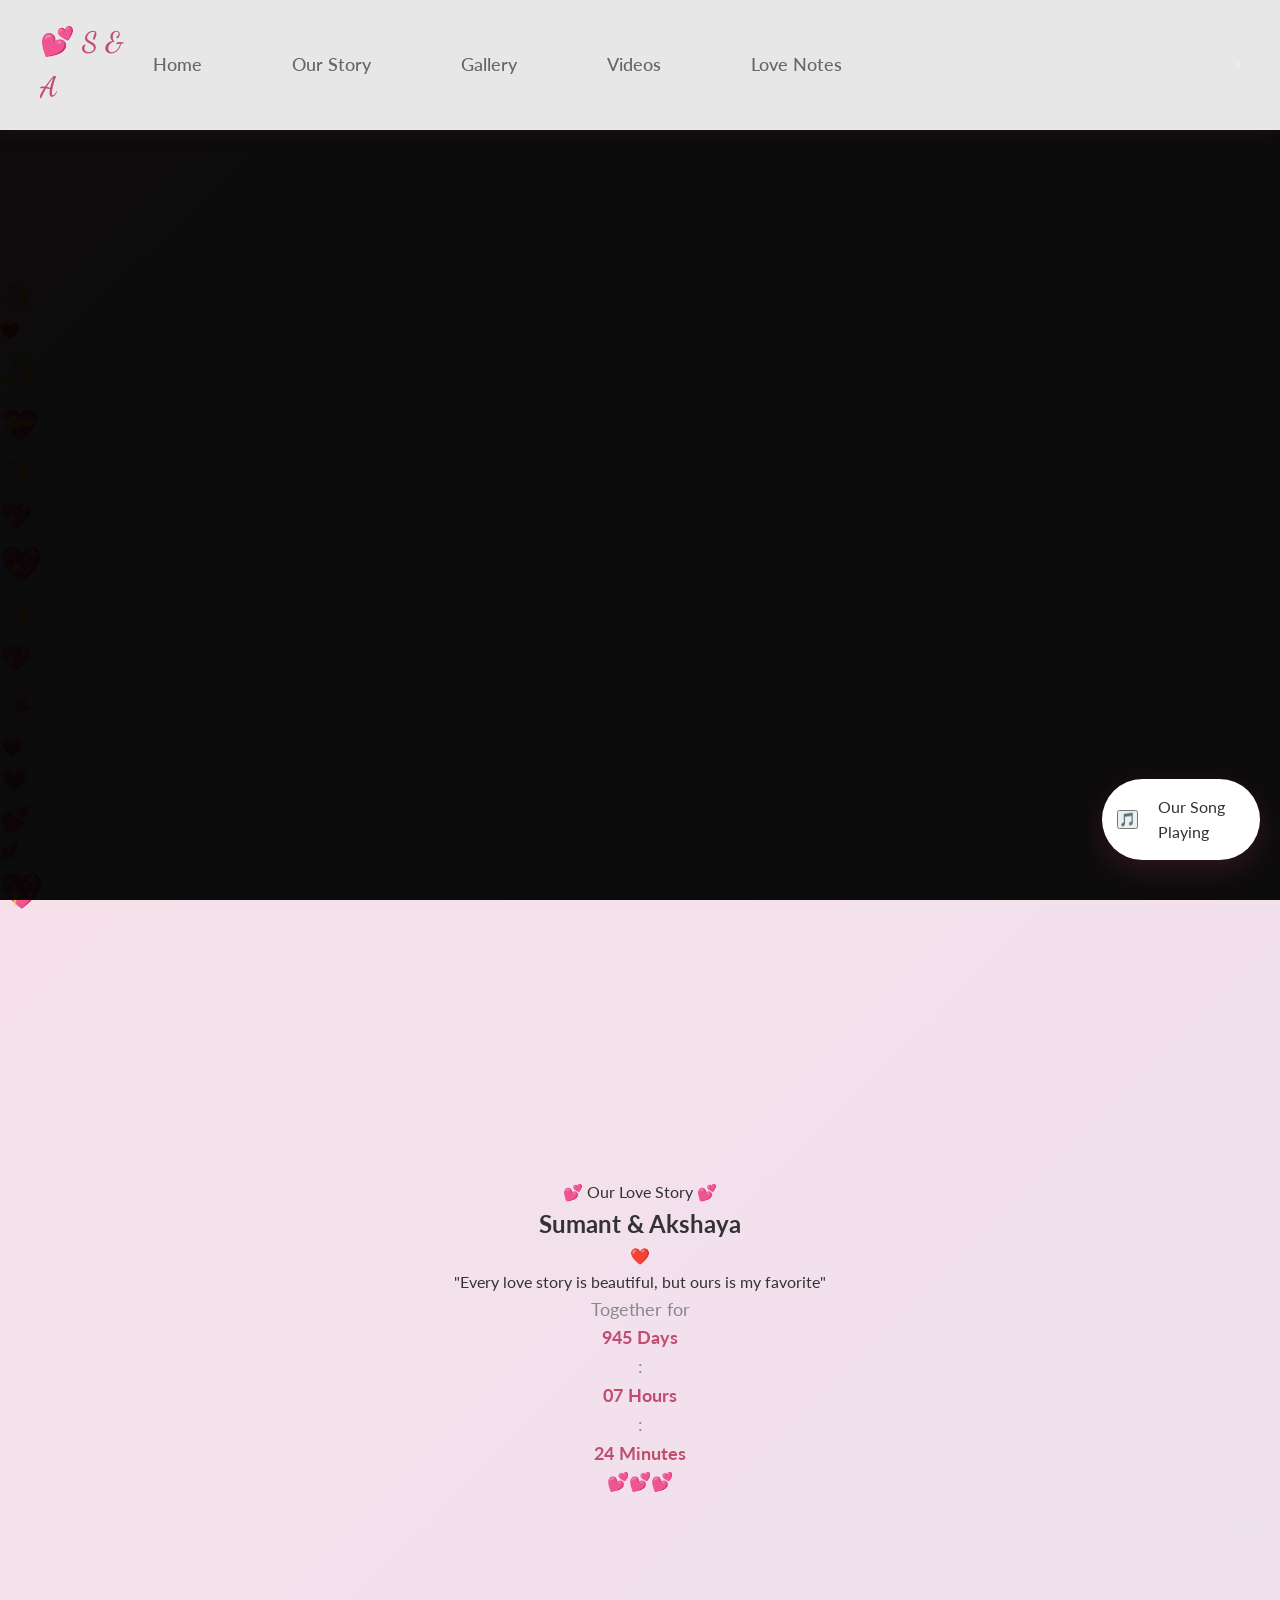
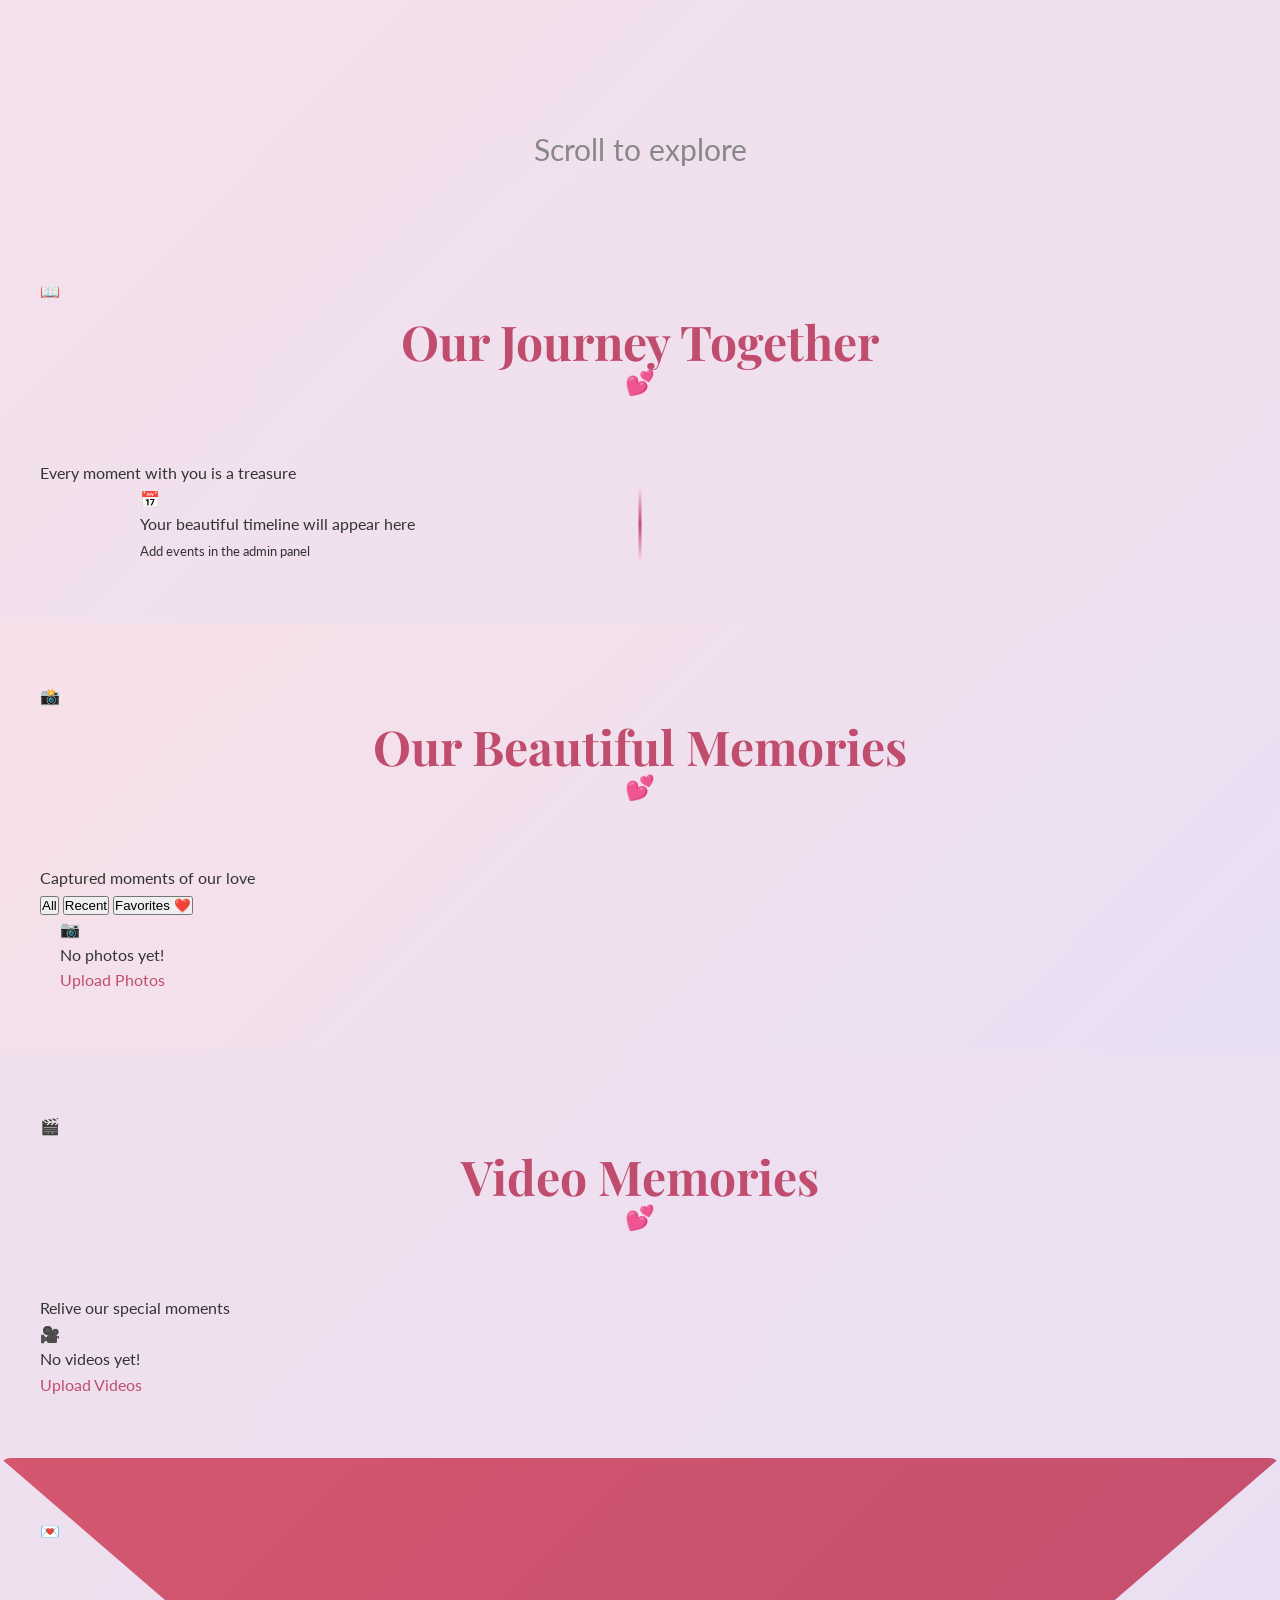
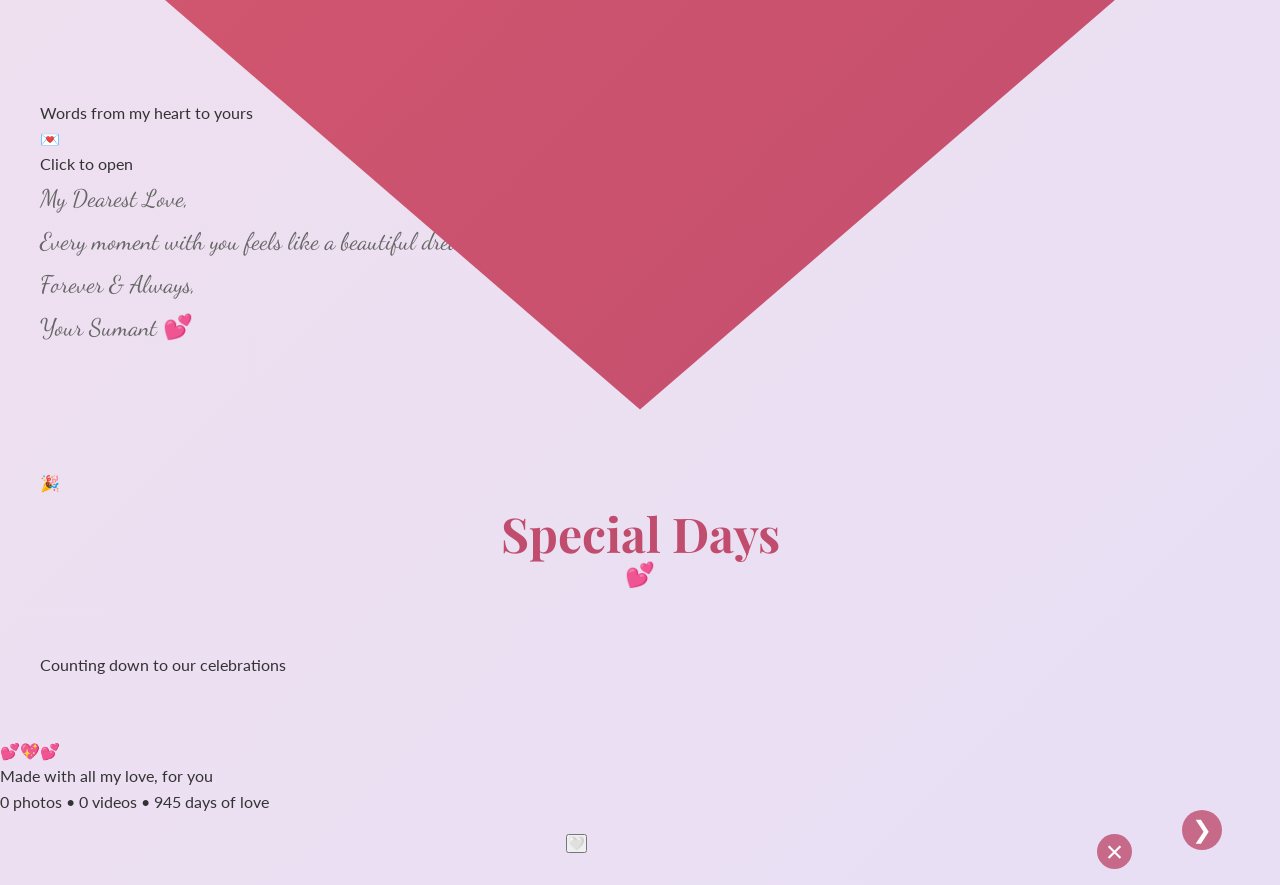
==== commit 75ba1b85: "first commit" ====
--- a/home.html
+++ b/home.html
@@ -3,378 +3,281 @@
 <head>
     <meta charset="UTF-8">
     <meta name="viewport" content="width=device-width, initial-scale=1.0">
-    <title>Our Love Story 💕</title>
-    
-    <!-- Fonts -->
-    <link href="https://fonts.googleapis.com/css2?family=Playfair+Display:wght@400;600;700&family=Lato:wght@300;400;700&family=Dancing+Script:wght@600&display=swap" rel="stylesheet">
-    
-    <!-- External CSS Files -->
+    <title>💕 Our Love Story</title>
+    <link href="https://fonts.googleapis.com/css2?family=Playfair+Display:wght@400;500;600;700&family=Cormorant+Garamond:wght@300;400;500;600&family=Dancing+Script:wght@400;500;600;700&family=Lato:wght@300;400;700&display=swap" rel="stylesheet">
     <link rel="stylesheet" href="css/style.css">
     <link rel="stylesheet" href="css/animations.css">
     <link rel="stylesheet" href="css/responsive.css">
 </head>
-<body class="protected-content">
-    <!-- Floating Hearts Background -->
-    <div class="hearts-container">
-        <span class="floating-heart">💕</span>
-        <span class="floating-heart">❤️</span>
-        <span class="floating-heart">💗</span>
-        <span class="floating-heart">💖</span>
-        <span class="floating-heart">💝</span>
-        <span class="floating-heart">💕</span>
-        <span class="floating-heart">❤️</span>
-        <span class="floating-heart">💗</span>
-        <span class="floating-heart">💖</span>
-        <span class="floating-heart">💝</span>
+<body>
+    <!-- Loading Screen -->
+    <div class="loading-screen" id="loadingScreen">
+        <div class="loading-content">
+            <div class="loading-heart">💕</div>
+            <div class="loading-text">Loading our memories...</div>
+            <div class="loading-bar">
+                <div class="loading-progress"></div>
+            </div>
+        </div>
+    </div>
+
+    <!-- Cursor Effects -->
+    <div class="cursor-heart" id="cursorHeart">💕</div>
+
+    <!-- Background Elements -->
+    <div class="background-effects">
+        <div class="gradient-bg"></div>
+        <div class="particles" id="particles"></div>
+        <div class="floating-elements" id="floatingElements"></div>
     </div>
 
     <!-- Navigation -->
-    <nav class="nav">
-        <div class="nav-logo">Us 💕</div>
-        <ul class="nav-links">
-            <li><a href="#home">Home</a></li>
-            <li><a href="#timeline">Our Story</a></li>
-            <li><a href="#gallery">Memories</a></li>
-            <li><a href="#videos">Videos</a></li>
-            <li><a href="#letter">Love Letter</a></li>
+    <nav class="nav" id="navbar">
+        <div class="nav-logo">
+            <span class="logo-icon">💕</span>
+            <span class="logo-text" id="navLogoText">Us</span>
+        </div>
+        <ul class="nav-links" id="navLinks">
+            <li><a href="#home" class="nav-link active">Home</a></li>
+            <li><a href="#story" class="nav-link">Our Story</a></li>
+            <li><a href="#gallery" class="nav-link">Gallery</a></li>
+            <li><a href="#videos" class="nav-link">Videos</a></li>
+            <li><a href="#letters" class="nav-link">Love Notes</a></li>
         </ul>
-        <button class="mobile-menu-btn" onclick="toggleMobileMenu()">☰</button>
+        <button class="nav-toggle" id="navToggle">
+            <span></span>
+            <span></span>
+            <span></span>
+        </button>
     </nav>
 
     <!-- Hero Section -->
     <section class="hero" id="home">
+        <div class="hero-background">
+            <div class="hero-gradient"></div>
+            <div class="hero-particles"></div>
+        </div>
+        
         <div class="hero-content">
-            <h1 class="couple-names">Your Name & Her Name</h1> <!-- Customize your names -->
+            <div class="hero-badge">💕 Our Love Story 💕</div>
+            <h1 class="hero-title" id="coupleNames">Sumant & Akshaya</h1>
+            <div class="hero-divider">
+                <span class="divider-line"></span>
+                <span class="divider-heart">❤️</span>
+                <span class="divider-line"></span>
+            </div>
+            <p class="hero-quote" id="heroQuote">"Every love story is beautiful, but ours is my favorite"</p>
+            
             <div class="love-counter">
-                Together for <span id="daysTogether">0</span> days 💕
-            </div>
-            <p class="hero-subtitle">"Every love story is beautiful, but ours is my favorite"</p>
-        </div>
+                <div class="counter-label">Together for</div>
+                <div class="counter-numbers">
+                    <div class="counter-item">
+                        <span class="counter-value" id="counterDays">0</span>
+                        <span class="counter-unit">Days</span>
+                    </div>
+                    <div class="counter-separator">:</div>
+                    <div class="counter-item">
+                        <span class="counter-value" id="counterHours">0</span>
+                        <span class="counter-unit">Hours</span>
+                    </div>
+                    <div class="counter-separator">:</div>
+                    <div class="counter-item">
+                        <span class="counter-value" id="counterMinutes">0</span>
+                        <span class="counter-unit">Minutes</span>
+                    </div>
+                </div>
+                <div class="counter-hearts">💕💕💕</div>
+            </div>
+        </div>
+
         <div class="scroll-indicator">
-            <span style="font-size: 30px;">👇</span>
-            <br>
-            <span style="color: var(--deep-rose);">Scroll Down</span>
-        </div>
-    </section>
-
-    <!-- Timeline Section -->
-    <section class="timeline-section" id="timeline">
-        <h2 class="section-title">Our Journey Together</h2>
-        <div class="timeline">
-            <!-- Timeline Item 1 -->
-            <div class="timeline-item stagger-item">
-                <div class="timeline-content">
-                    <div class="timeline-date">June 14, 2022</div> <!-- Customize Date -->
-                    <h3 class="timeline-title">The Day We Met 💫</h3>
-                    <p class="timeline-description">
-                        It was a sunny afternoon when our eyes met for the first time... a moment etched in my heart forever.
-                    </p>
+            <span class="scroll-text">Scroll to explore</span>
+            <div class="scroll-arrow">
+                <span></span>
+                <span></span>
+            </div>
+        </div>
+    </section>
+
+    <!-- Our Story Timeline -->
+    <section class="story-section" id="story">
+        <div class="section-header">
+            <span class="section-badge">📖</span>
+            <h2 class="section-title">Our Journey Together</h2>
+            <p class="section-subtitle">Every moment with you is a treasure</p>
+        </div>
+
+        <div class="timeline" id="timeline">
+            <!-- Timeline items will be loaded dynamically -->
+            <div class="timeline-placeholder">
+                <div class="placeholder-icon">📅</div>
+                <p>Your beautiful timeline will appear here</p>
+                <small>Add photos with dates to create your story</small>
+            </div>
+        </div>
+    </section>
+
+    <!-- Photo Gallery -->
+    <section class="gallery-section" id="gallery">
+        <div class="section-header">
+            <span class="section-badge">📸</span>
+            <h2 class="section-title">Our Beautiful Memories</h2>
+            <p class="section-subtitle">Captured moments of our love</p>
+        </div>
+
+        <div class="gallery-filters">
+            <button class="filter-btn active" data-filter="all">All</button>
+            <button class="filter-btn" data-filter="recent">Recent</button>
+            <button class="filter-btn" data-filter="favorites">Favorites ❤️</button>
+        </div>
+
+        <div class="gallery-grid" id="galleryGrid">
+            <!-- Photos will be loaded dynamically -->
+            <div class="gallery-placeholder">
+                <div class="placeholder-icon">📷</div>
+                <p>No photos yet!</p>
+                <a href="admin.html" class="placeholder-btn">Upload Photos</a>
+            </div>
+        </div>
+    </section>
+
+    <!-- Video Section -->
+    <section class="videos-section" id="videos">
+        <div class="section-header light">
+            <span class="section-badge">🎬</span>
+            <h2 class="section-title">Video Memories</h2>
+            <p class="section-subtitle">Relive our special moments</p>
+        </div>
+
+        <div class="videos-grid" id="videosGrid">
+            <!-- Videos will be loaded dynamically -->
+            <div class="video-placeholder">
+                <div class="placeholder-icon">🎥</div>
+                <p>No videos yet!</p>
+                <a href="admin.html" class="placeholder-btn">Upload Videos</a>
+            </div>
+        </div>
+    </section>
+
+    <!-- Love Letters Section -->
+    <section class="letters-section" id="letters">
+        <div class="section-header">
+            <span class="section-badge">💌</span>
+            <h2 class="section-title">Love Notes</h2>
+            <p class="section-subtitle">Words from my heart to yours</p>
+        </div>
+
+        <div class="letters-container">
+            <div class="main-letter">
+                <div class="letter-envelope" id="letterEnvelope">
+                    <div class="envelope-back"></div>
+                    <div class="envelope-front">
+                        <div class="envelope-heart">💌</div>
+                        <p class="envelope-text">Click to open</p>
+                    </div>
+                    <div class="envelope-flap"></div>
                 </div>
-            </div>
-            <!-- Timeline Item 2 -->
-            <div class="timeline-item stagger-item">
-                <div class="timeline-content">
-                    <div class="timeline-date">July 20, 2022</div> <!-- Customize Date -->
-                    <h3 class="timeline-title">Our First Date 🌹</h3>
-                    <p class="timeline-description">
-                        That little coffee shop became our special place where our story truly began. Every sip, every word, a treasure.
-                    </p>
+
+                <div class="letter-paper" id="letterPaper">
+                    <div class="letter-content">
+                        <p class="letter-greeting">My Dearest Love,</p>
+                        <div class="letter-body" id="letterBody">
+                            <p>Every moment with you feels like a beautiful dream I never want to wake up from. You are my sunshine on cloudy days, my calm in every storm, and my favorite adventure.</p>
+                            <p>This website is a small token of my love — a place where our memories live forever, where every photo tells our story, and every video captures our laughter.</p>
+                            <p>Thank you for being you. Thank you for loving me. Thank you for making every day brighter just by being in it.</p>
+                        </div>
+                        <p class="letter-signature">
+                            Forever & Always,<br>
+                            <span id="letterSignature">Your Love</span> 💕
+                        </p>
+                    </div>
                 </div>
             </div>
-            <!-- Timeline Item 3 -->
-            <div class="timeline-item stagger-item">
-                <div class="timeline-content">
-                    <div class="timeline-date">December 25, 2022</div> <!-- Customize Date -->
-                    <h3 class="timeline-title">First Christmas Together 🎄</h3>
-                    <p class="timeline-description">
-                        Our first of many magical holidays, filled with laughter, warmth, and the joy of being together.
-                    </p>
-                </div>
-            </div>
-            <!-- Add more timeline items as needed -->
-            <div class="timeline-item stagger-item">
-                <div class="timeline-content">
-                    <div class="timeline-date">February 14, 2023</div> <!-- Customize Date -->
-                    <h3 class="timeline-title">First Valentine's Day ❤️</h3>
-                    <p class="timeline-description">
-                        A day of sweet surprises and reaffirming our beautiful bond.
-                    </p>
-                </div>
-            </div>
-            <div class="timeline-item stagger-item">
-                <div class="timeline-content">
-                    <div class="timeline-date">May 5, 2023</div> <!-- Customize Date -->
-                    <h3 class="timeline-title">Our First Adventure Abroad ✈️</h3>
-                    <p class="timeline-description">
-                        Exploring new cities hand-in-hand, making memories that span continents.
-                    </p>
-                </div>
-            </div>
-            <div class="timeline-item stagger-item">
-                <div class="timeline-content">
-                    <div class="timeline-date">Today</div> <!-- Customize Date -->
-                    <h3 class="timeline-title">And Our Story Continues...</h3>
-                    <p class="timeline-description">
-                        Every day is a new page, a new adventure, and a new reason to fall deeper in love with you.
-                    </p>
-                </div>
-            </div>
-        </div>
-    </section>
-
-    <!-- Gallery Section -->
-    <section class="gallery-section" id="gallery">
-        <h2 class="section-title">Our Beautiful Memories</h2>
-        <div class="gallery-grid">
-            <!-- Customize with your images in assets/images/ -->
-            <div class="gallery-item photo-reveal stagger-item">
-                <img src="assets/images/photo1.jpg" alt="Memory 1">
-                <div class="gallery-overlay">
-                    <p>Our first trip together</p>
-                </div>
-            </div>
-            <div class="gallery-item photo-reveal stagger-item">
-                <img src="assets/images/photo2.jpg" alt="Memory 2">
-                <div class="gallery-overlay">
-                    <p>That spontaneous adventure</p>
-                </div>
-            </div>
-            <div class="gallery-item photo-reveal stagger-item">
-                <img src="assets/images/photo3.jpg" alt="Memory 3">
-                <div class="gallery-overlay">
-                    <p>Sunday morning smiles</p>
-                </div>
-            </div>
-            <div class="gallery-item photo-reveal stagger-item">
-                <img src="assets/images/photo4.jpg" alt="Memory 4">
-                <div class="gallery-overlay">
-                    <p>Dancing in the rain</p>
-                </div>
-            </div>
-            <div class="gallery-item photo-reveal stagger-item">
-                <img src="assets/images/photo5.jpg" alt="Memory 5">
-                <div class="gallery-overlay">
-                    <p>Sunset by the beach</p>
-                </div>
-            </div>
-            <div class="gallery-item photo-reveal stagger-item">
-                <img src="assets/images/photo6.jpg" alt="Memory 6">
-                <div class="gallery-overlay">
-                    <p>Cozy movie nights</p>
-                </div>
-            </div>
-            <!-- Add more images -->
-            <div class="gallery-item photo-reveal stagger-item">
-                <img src="assets/images/photo7.jpg" alt="Memory 7">
-                <div class="gallery-overlay">
-                    <p>Laughing till our stomachs hurt</p>
-                </div>
-            </div>
-            <div class="gallery-item photo-reveal stagger-item">
-                <img src="assets/images/photo8.jpg" alt="Memory 8">
-                <div class="gallery-overlay">
-                    <p>Just a perfect ordinary day</p>
-                </div>
-            </div>
-        </div>
-    </section>
-
-    <!-- Video Section -->
-    <section class="video-section" id="videos">
-        <h2 class="section-title">Our Video Memories 🎬</h2>
-        <div class="video-gallery">
-            <!-- Customize with your videos in assets/videos/ -->
-            <div class="video-card stagger-item" onclick="playVideo('assets/videos/video1.mp4', 'Our First Dance')">
-                <div class="video-thumbnail">
-                    <img src="assets/images/video_thumb1.jpg" alt="First Dance Thumbnail"> <!-- Create thumbnails -->
-                    <div class="play-overlay">
-                        <span class="play-icon">▶</span>
-                    </div>
-                </div>
-                <div class="video-info">
-                    <h3>Our First Dance</h3>
-                    <p>June 2022 • 2:30</p>
-                </div>
-            </div>
-            
-            <div class="video-card stagger-item" onclick="playVideo('assets/videos/video2.mp4', 'Beach Sunset')">
-                <div class="video-thumbnail">
-                    <img src="assets/images/video_thumb2.jpg" alt="Beach Sunset Thumbnail">
-                    <div class="play-overlay">
-                        <span class="play-icon">▶</span>
-                    </div>
-                </div>
-                <div class="video-info">
-                    <h3>Beach Sunset</h3>
-                    <p>August 2022 • 1:45</p>
-                </div>
-            </div>
-
-            <!-- Add more video cards as needed -->
-            <div class="video-card stagger-item" onclick="playVideo('assets/videos/video3.mp4', 'Our Anniversary')">
-                <div class="video-thumbnail">
-                    <img src="assets/images/video_thumb3.jpg" alt="Anniversary Thumbnail">
-                    <div class="play-overlay">
-                        <span class="play-icon">▶</span>
-                    </div>
-                </div>
-                <div class="video-info">
-                    <h3>Our Anniversary</h3>
-                    <p>June 2023 • 3:00</p>
-                </div>
-            </div>
-        </div>
-    </section>
-
-    <!-- Love Letter Section -->
-    <section class="letter-section" id="letter">
-        <h2 class="section-title">A Letter For You</h2>
-        <div class="envelope">
-            <div class="envelope-body"></div>
-            <div class="envelope-flap"></div>
-        </div>
-        <div class="love-letter romantic-glow">
-            <div class="letter-content">
-                My Dearest Love,
-                <br><br>
-                Every moment with you feels like a beautiful dream I never want to wake up from. 
-                You are my sunshine on cloudy days, my calm in every storm, and my favorite 
-                adventure.
-                <br><br>
-                Thank you for being you. Thank you for loving me. Thank you for making every 
-                day brighter just by being in it.
-                <br><br>
-                Forever & Always,<br>
-                Your [Your Name] 💕
-            </div>
-        </div>
-    </section>
+
+            <!-- Quick Love Notes -->
+            <div class="love-notes-carousel" id="loveNotesCarousel">
+                <!-- Dynamic love notes -->
+            </div>
+        </div>
+    </section>
+
+    <!-- Special Dates Section -->
+    <section class="special-dates-section" id="specialDates">
+        <div class="section-header light">
+            <span class="section-badge">🎉</span>
+            <h2 class="section-title">Special Days</h2>
+            <p class="section-subtitle">Counting down to our celebrations</p>
+        </div>
+
+        <div class="dates-grid" id="datesGrid">
+            <!-- Special dates will be loaded dynamically -->
+        </div>
+    </section>
+
+    <!-- Footer -->
+    <footer class="footer">
+        <div class="footer-content">
+            <div class="footer-hearts">💕💖💕</div>
+            <p class="footer-text">Made with all my love, for you</p>
+            <p class="footer-stats" id="footerStats"></p>
+        </div>
+    </footer>
 
     <!-- Music Player -->
-    <div class="music-player">
-        <button class="play-btn" onclick="toggleMusic()">▶️</button>
-        <div class="song-info">
-            <div class="song-title">Our Song Title</div> <!-- Customize -->
-            <div class="song-artist">Our Artist</div> <!-- Customize -->
+    <div class="music-player" id="musicPlayer">
+        <button class="music-btn" id="musicBtn">
+            <span class="music-icon">🎵</span>
+        </button>
+        <div class="music-info">
+            <div class="music-title" id="musicTitle">Our Song</div>
+            <div class="music-artist" id="musicArtist">Playing</div>
+        </div>
+        <div class="music-visualizer" id="musicVisualizer">
+            <span></span><span></span><span></span><span></span><span></span>
         </div>
     </div>
 
     <audio id="bgMusic" loop>
-        <source src="assets/audio/your-song.mp3" type="audio/mpeg"> <!-- Customize with your song -->
-        Your browser does not support the audio element.
+        <source src="assets/audio/song.mp3" type="audio/mpeg">
     </audio>
 
-    <!-- Video Modal (Hidden by default) -->
-    <div id="video-modal" class="video-modal">
+    <!-- Lightbox -->
+    <div class="lightbox" id="lightbox">
+        <div class="lightbox-overlay"></div>
+        <div class="lightbox-content">
+            <button class="lightbox-close">&times;</button>
+            <button class="lightbox-prev">❮</button>
+            <button class="lightbox-next">❯</button>
+            <div class="lightbox-image-container">
+                <img src="" alt="" class="lightbox-image" id="lightboxImage">
+            </div>
+            <div class="lightbox-info">
+                <p class="lightbox-caption" id="lightboxCaption"></p>
+                <p class="lightbox-date" id="lightboxDate"></p>
+                <button class="lightbox-favorite" id="lightboxFavorite">🤍</button>
+            </div>
+            <div class="lightbox-counter" id="lightboxCounter"></div>
+        </div>
+    </div>
+
+    <!-- Video Modal -->
+    <div class="video-modal" id="videoModal">
         <div class="video-modal-content">
-            <button class="video-close" onclick="closeVideo()">&times;</button>
-            <h3 class="video-title"></h3>
-            <video id="main-video" controls playsinline> <!-- playsinline for iOS autoplay -->
+            <button class="video-modal-close">&times;</button>
+            <h3 class="video-modal-title" id="videoModalTitle"></h3>
+            <video id="videoPlayer" controls playsinline>
                 <source src="" type="video/mp4">
-                Your browser does not support the video tag.
             </video>
         </div>
     </div>
 
-    <!-- External JavaScript Files -->
-    <script src="js/security.js"></script>
+    <!-- Toast Notifications -->
+    <div class="toast-container" id="toastContainer"></div>
+
+    <!-- Scripts -->
+    <script src="js/storage.js"></script>
+    <script src="js/effects.js"></script>
     <script src="js/gallery.js"></script>
-    <script src="js/animations.js"></script> <!-- Contains the "Surprises" logic -->
-    
-    <script>
-        // Calculate days together
-        function calculateDaysTogether() {
-            const startDate = new Date('2022-06-14T00:00:00'); // Customize: YYYY-MM-DD
-            const today = new Date();
-            const diffTime = Math.abs(today.getTime() - startDate.getTime());
-            const diffDays = Math.floor(diffTime / (1000 * 60 * 60 * 24));
-            
-            document.getElementById('daysTogether').textContent = diffDays.toLocaleString();
-        }
-        
-        calculateDaysTogether();
-
-        // Music toggle
-        let isPlaying = false;
-        function toggleMusic() {
-            const audio = document.getElementById('bgMusic');
-            const btn = document.querySelector('.play-btn');
-            
-            if (isPlaying) {
-                audio.pause();
-                btn.textContent = '▶️';
-            } else {
-                audio.play();
-                btn.textContent = '⏸️';
-            }
-            isPlaying = !isPlaying;
-        }
-
-        // Mobile Menu Toggle
-        function toggleMobileMenu() {
-            const navLinks = document.querySelector('.nav-links');
-            navLinks.classList.toggle('active');
-        }
-
-        // Close mobile menu on link click
-        document.querySelectorAll('.nav-links a').forEach(link => {
-            link.addEventListener('click', () => {
-                const navLinks = document.querySelector('.nav-links');
-                if (navLinks.classList.contains('active')) {
-                    navLinks.classList.remove('active');
-                }
-            });
-        });
-
-        // --- Video Player Functions (Internal for simplicity, but could be in a separate JS) ---
-        function playVideo(src, title) {
-            const modal = document.getElementById('video-modal');
-            const video = document.getElementById('main-video');
-            const titleEl = modal.querySelector('.video-title');
-            
-            video.src = src;
-            titleEl.textContent = title;
-            modal.classList.add('active');
-            video.play();
-            
-            document.body.style.overflow = 'hidden';
-        }
-
-        function closeVideo() {
-            const modal = document.getElementById('video-modal');
-            const video = document.getElementById('main-video');
-            
-            video.pause();
-            modal.classList.remove('active');
-            document.body.style.overflow = '';
-        }
-
-        // Close video modal on escape key
-        document.addEventListener('keydown', (e) => {
-            if (e.key === 'Escape' && document.getElementById('video-modal').classList.contains('active')) {
-                closeVideo();
-            }
-        });
-        // --- End Video Player Functions ---
-
-        // Intersection Observer for stagger-item animations
-        const observerOptions = {
-            threshold: 0.1,
-            rootMargin: '0px 0px -50px 0px'
-        };
-
-        const observer = new IntersectionObserver((entries, observer) => {
-            entries.forEach(entry => {
-                if (entry.isIntersecting) {
-                    entry.target.classList.add('stagger-animate'); // Add a class to trigger the animation
-                    observer.unobserve(entry.target); // Stop observing once animated
-                }
-            });
-        }, observerOptions);
-
-        document.querySelectorAll('.stagger-item').forEach(item => {
-            observer.observe(item);
-        });
-    </script>
+    <script src="js/app.js"></script>
 </body>
 </html>
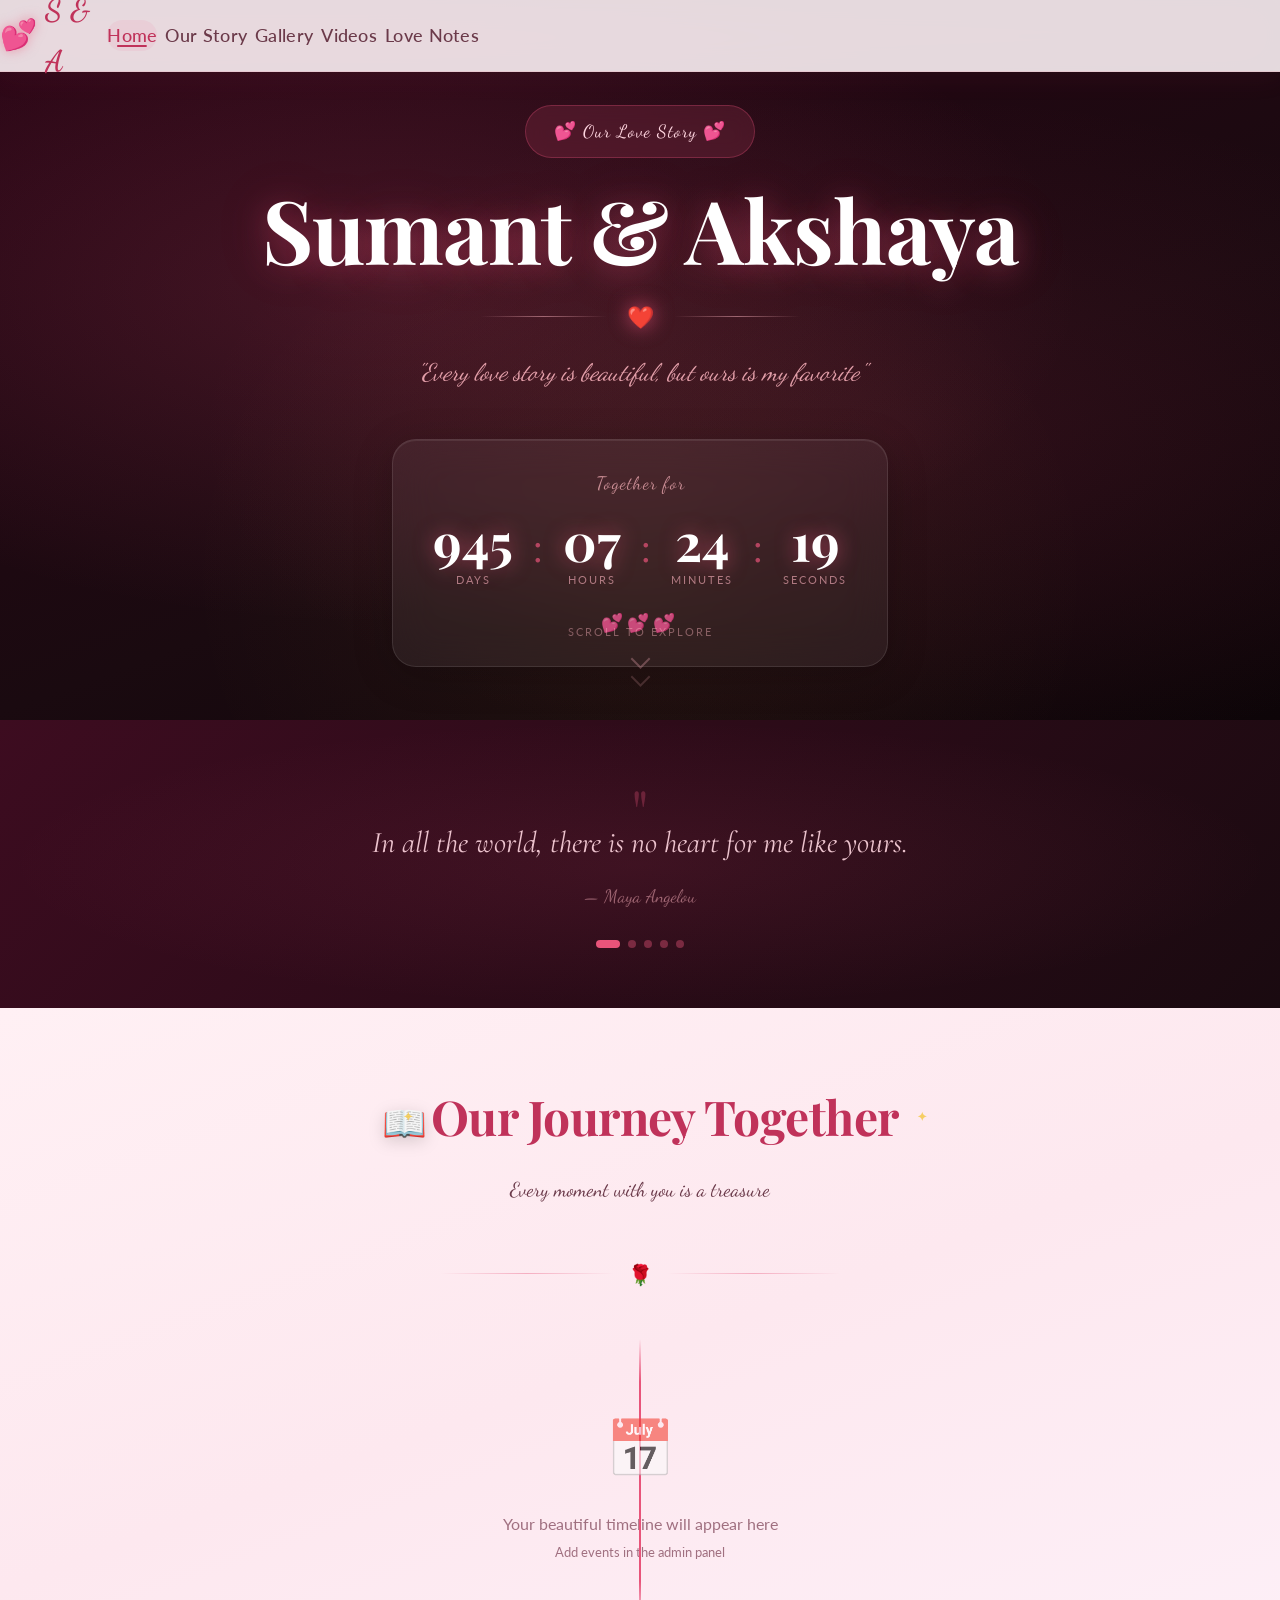
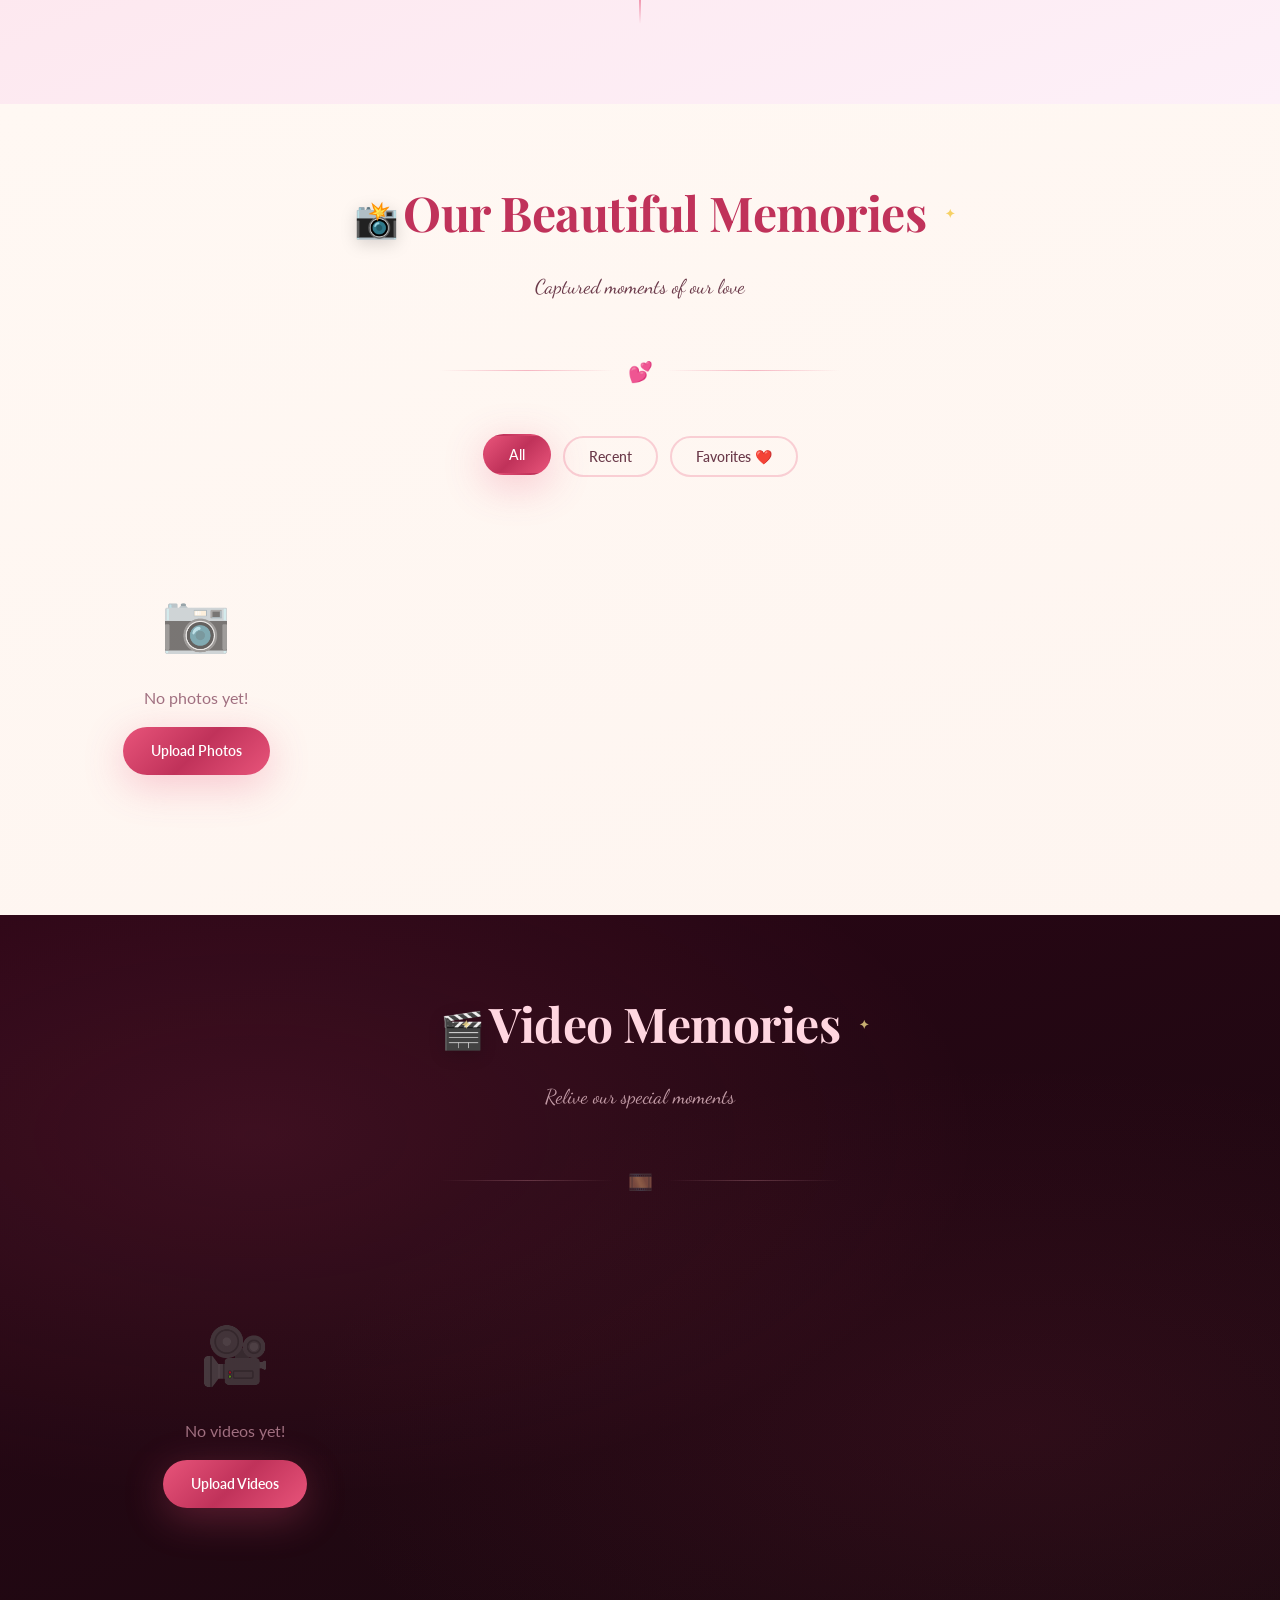
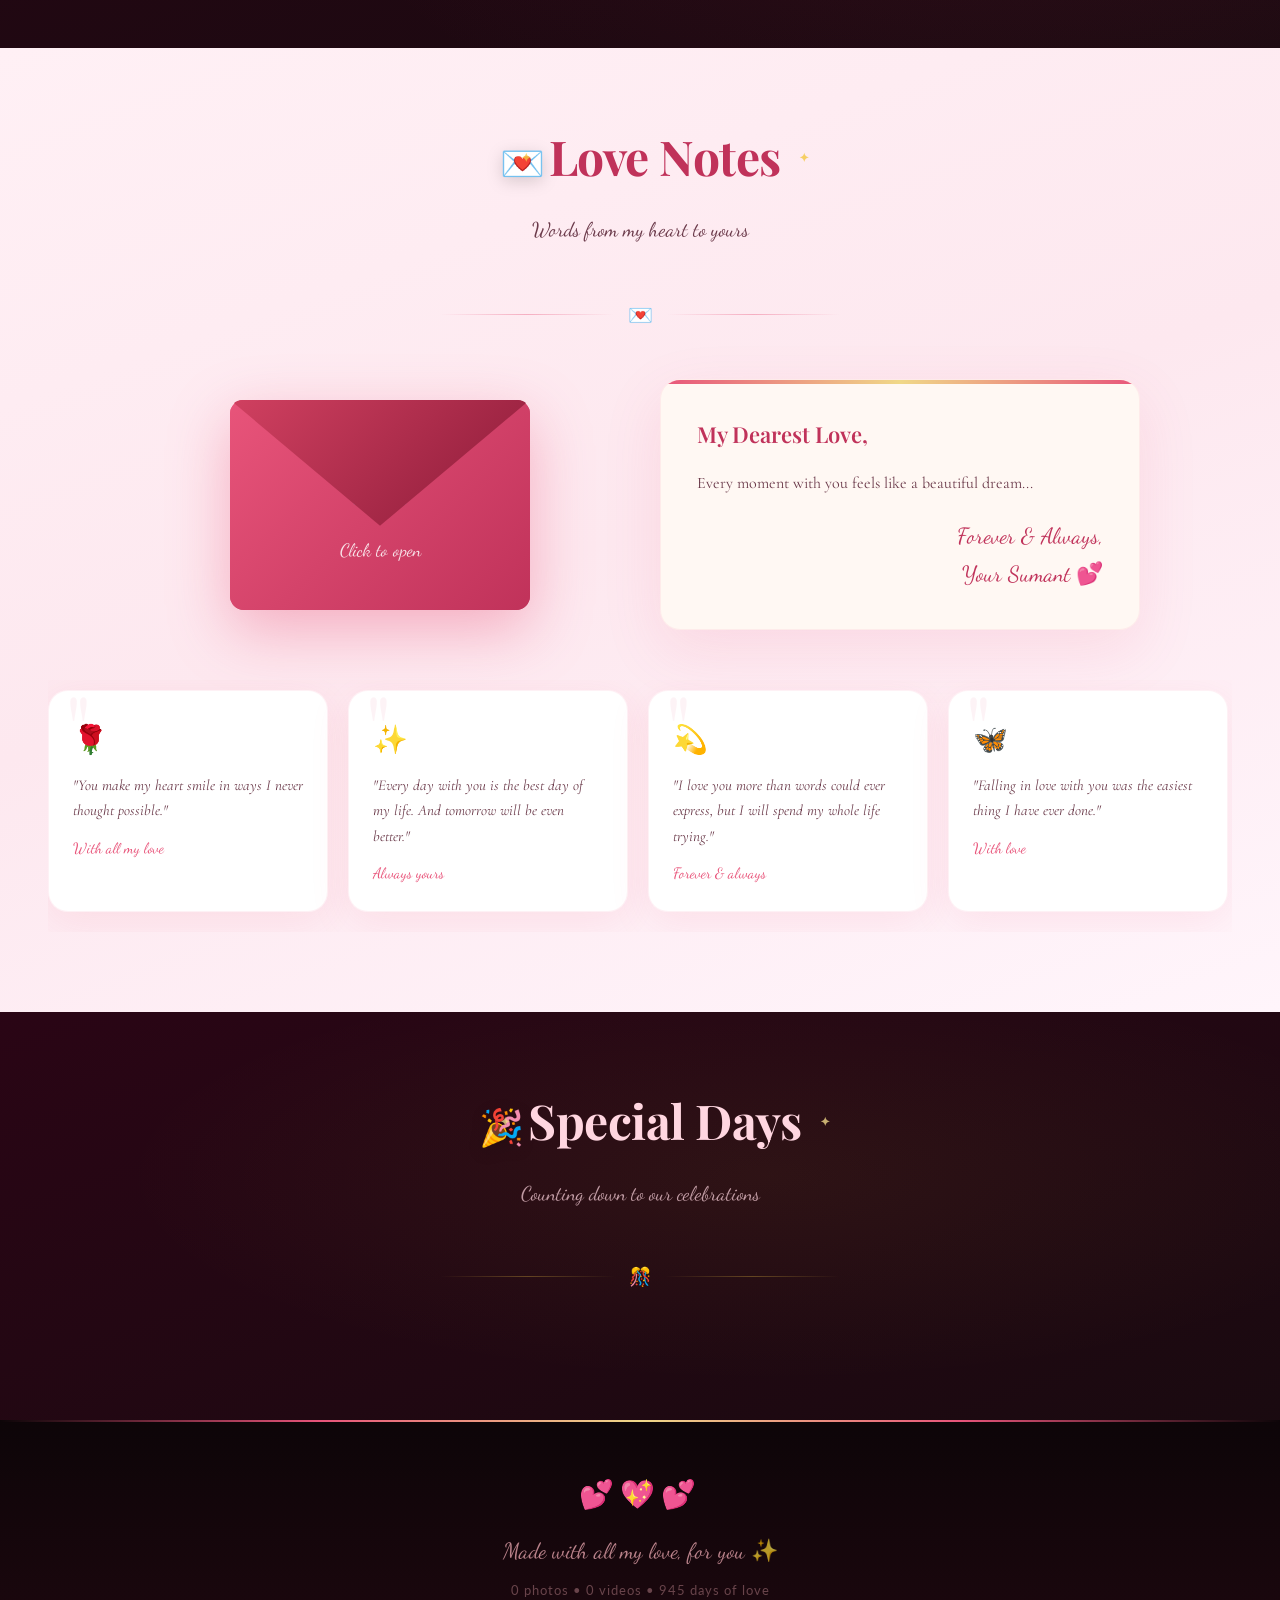
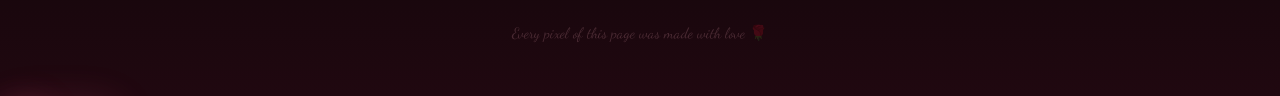
==== commit fc487465: "first commit" ====
--- a/home.html
+++ b/home.html
@@ -1,16 +1,179 @@
 <!DOCTYPE html>
 <html lang="en">
+
 <head>
     <meta charset="UTF-8">
     <meta name="viewport" content="width=device-width, initial-scale=1.0">
-    <title>💕 Our Love Story</title>
-    <link href="https://fonts.googleapis.com/css2?family=Playfair+Display:wght@400;500;600;700&family=Cormorant+Garamond:wght@300;400;500;600&family=Dancing+Script:wght@400;500;600;700&family=Lato:wght@300;400;700&display=swap" rel="stylesheet">
+    <title>💕 Our Love Story — Sumant & Akshaya</title>
+    <meta name="description"
+        content="A beautiful, private space to celebrate our love, memories, and journey together.">
+    <link
+        href="https://fonts.googleapis.com/css2?family=Playfair+Display:ital,wght@0,400;0,600;0,700;1,400&family=Cormorant+Garamond:wght@300;400;500;600&family=Dancing+Script:wght@400;500;600;700&family=Lato:wght@300;400;700&display=swap"
+        rel="stylesheet">
     <link rel="stylesheet" href="css/style.css">
     <link rel="stylesheet" href="css/animations.css">
     <link rel="stylesheet" href="css/responsive.css">
+    <style>
+        /* Inline enhancements for the page */
+
+        /* Rose petal background for light sections */
+        .petal-light {
+            position: absolute;
+            inset: 0;
+            overflow: hidden;
+            pointer-events: none;
+            z-index: 0;
+        }
+
+        .mini-petal {
+            position: absolute;
+            font-size: 12px;
+            opacity: 0;
+            animation: miniPetalFloat linear infinite;
+        }
+
+        @keyframes miniPetalFloat {
+            0% {
+                transform: translateY(0) rotate(0deg);
+                opacity: 0;
+            }
+
+            5% {
+                opacity: 0.35;
+            }
+
+            95% {
+                opacity: 0.3;
+            }
+
+            100% {
+                transform: translateY(110vh) rotate(560deg);
+                opacity: 0;
+            }
+        }
+
+        /* Hero particles (small floating sparkles/hearts) */
+        .hero-sparkle {
+            position: absolute;
+            pointer-events: none;
+            font-size: var(--s, 16px);
+            animation: sparkleUp var(--d, 8s) ease-in-out var(--dl, 0s) infinite;
+            opacity: 0;
+        }
+
+        @keyframes sparkleUp {
+            0% {
+                transform: translateY(40px) scale(0);
+                opacity: 0;
+            }
+
+            15% {
+                opacity: 0.7;
+                transform: translateY(0) scale(1);
+            }
+
+            80% {
+                opacity: 0.4;
+            }
+
+            100% {
+                transform: translateY(-100px) scale(0.4);
+                opacity: 0;
+            }
+        }
+
+        /* Romantic quote section */
+        .quote-section {
+            padding: 60px var(--sp-lg);
+            background: linear-gradient(135deg, #3d0c20 0%, #1a0a10 100%);
+            text-align: center;
+            position: relative;
+            overflow: hidden;
+        }
+
+        .quote-section::before {
+            content: '';
+            position: absolute;
+            inset: 0;
+            background: radial-gradient(ellipse at center, rgba(232, 84, 122, 0.1) 0%, transparent 70%);
+        }
+
+        .quote-carousel {
+            max-width: 700px;
+            margin: 0 auto;
+            position: relative;
+            z-index: 1;
+        }
+
+        .big-quote {
+            font-size: 60px;
+            line-height: 1;
+            color: rgba(232, 84, 122, 0.3);
+            font-family: 'Playfair Display', serif;
+            margin-bottom: -20px;
+        }
+
+        .quote-text {
+            font-family: 'Cormorant Garamond', serif;
+            font-size: clamp(22px, 3.5vw, 30px);
+            font-style: italic;
+            color: rgba(255, 214, 224, 0.9);
+            line-height: 1.5;
+            transition: opacity 0.6s ease;
+        }
+
+        .quote-attr {
+            font-family: 'Dancing Script', cursive;
+            font-size: 18px;
+            color: rgba(255, 182, 193, 0.5);
+            margin-top: 16px;
+            transition: opacity 0.6s ease;
+        }
+
+        .quote-dots {
+            display: flex;
+            justify-content: center;
+            gap: 8px;
+            margin-top: 28px;
+        }
+
+        .q-dot {
+            width: 8px;
+            height: 8px;
+            border-radius: 50%;
+            background: rgba(232, 84, 122, 0.4);
+            cursor: pointer;
+            transition: all 0.3s;
+        }
+
+        .q-dot.active {
+            background: var(--rose);
+            width: 24px;
+            border-radius: 4px;
+        }
+
+        /* Decorative vines/roses on section transitions */
+        .section-deco {
+            text-align: center;
+            padding: 10px 0;
+            font-size: 22px;
+            opacity: 0.6;
+            letter-spacing: 6px;
+            pointer-events: none;
+        }
+
+        /* Letters section two column fix */
+        @media (max-width: 700px) {
+            .letters-container {
+                grid-template-columns: 1fr !important;
+            }
+        }
+    </style>
 </head>
+
 <body>
-    <!-- Loading Screen -->
+
+    <!-- ===== LOADING SCREEN ===== -->
     <div class="loading-screen" id="loadingScreen">
         <div class="loading-content">
             <div class="loading-heart">💕</div>
@@ -21,53 +184,68 @@
         </div>
     </div>
 
-    <!-- Cursor Effects -->
+    <!-- ===== CURSOR HEART ===== -->
     <div class="cursor-heart" id="cursorHeart">💕</div>
 
-    <!-- Background Elements -->
-    <div class="background-effects">
-        <div class="gradient-bg"></div>
-        <div class="particles" id="particles"></div>
-        <div class="floating-elements" id="floatingElements"></div>
+    <!-- ===== FLOATING PETALS BACKGROUND ===== -->
+    <div class="petal-layer" id="petalLayer">
+        <div class="petal" style="--drift:55px">🌸</div>
+        <div class="petal" style="--drift:-45px">🌹</div>
+        <div class="petal" style="--drift:70px">🌺</div>
+        <div class="petal" style="--drift:-30px">💮</div>
+        <div class="petal" style="--drift:40px">🌸</div>
+        <div class="petal" style="--drift:-60px">🌹</div>
+        <div class="petal" style="--drift:25px">🌸</div>
+        <div class="petal" style="--drift:-50px">🌺</div>
+        <div class="petal" style="--drift:65px">💮</div>
+        <div class="petal" style="--drift:-35px">🌸</div>
+        <div class="petal" style="--drift:50px">🌹</div>
+        <div class="petal" style="--drift:-20px">🌸</div>
+        <div class="petal" style="--drift:30px">🌺</div>
     </div>
 
-    <!-- Navigation -->
+    <!-- ===== NAVIGATION ===== -->
     <nav class="nav" id="navbar">
         <div class="nav-logo">
             <span class="logo-icon">💕</span>
             <span class="logo-text" id="navLogoText">Us</span>
         </div>
         <ul class="nav-links" id="navLinks">
-            <li><a href="#home" class="nav-link active">Home</a></li>
-            <li><a href="#story" class="nav-link">Our Story</a></li>
-            <li><a href="#gallery" class="nav-link">Gallery</a></li>
-            <li><a href="#videos" class="nav-link">Videos</a></li>
-            <li><a href="#letters" class="nav-link">Love Notes</a></li>
+            <li><a href="#home" class="nav-link active" id="nl-home">Home</a></li>
+            <li><a href="#story" class="nav-link" id="nl-story">Our Story</a></li>
+            <li><a href="#gallery" class="nav-link" id="nl-gallery">Gallery</a></li>
+            <li><a href="#videos" class="nav-link" id="nl-videos">Videos</a></li>
+            <li><a href="#letters" class="nav-link" id="nl-letters">Love Notes</a></li>
         </ul>
-        <button class="nav-toggle" id="navToggle">
-            <span></span>
-            <span></span>
-            <span></span>
+        <button class="nav-toggle" id="navToggle" aria-label="Toggle menu">
+            <span></span><span></span><span></span>
         </button>
     </nav>
 
-    <!-- Hero Section -->
+    <!-- ===== HERO SECTION ===== -->
     <section class="hero" id="home">
         <div class="hero-background">
             <div class="hero-gradient"></div>
-            <div class="hero-particles"></div>
-        </div>
-        
-        <div class="hero-content">
+            <div class="hero-particles" id="heroParticles">
+                <!-- Hero sparkles injected by JS -->
+            </div>
+        </div>
+
+        <div class="hero-content reveal">
             <div class="hero-badge">💕 Our Love Story 💕</div>
-            <h1 class="hero-title" id="coupleNames">Sumant & Akshaya</h1>
+
+            <h1 class="hero-title" id="coupleNames">Sumant &amp; Akshaya</h1>
+
             <div class="hero-divider">
                 <span class="divider-line"></span>
                 <span class="divider-heart">❤️</span>
                 <span class="divider-line"></span>
             </div>
-            <p class="hero-quote" id="heroQuote">"Every love story is beautiful, but ours is my favorite"</p>
-            
+
+            <p class="hero-quote" id="heroQuote">
+                "Every love story is beautiful, but ours is my favorite"
+            </p>
+
             <div class="love-counter">
                 <div class="counter-label">Together for</div>
                 <div class="counter-numbers">
@@ -85,6 +263,11 @@
                         <span class="counter-value" id="counterMinutes">0</span>
                         <span class="counter-unit">Minutes</span>
                     </div>
+                    <div class="counter-separator">:</div>
+                    <div class="counter-item">
+                        <span class="counter-value" id="counterSeconds">0</span>
+                        <span class="counter-unit">Seconds</span>
+                    </div>
                 </div>
                 <div class="counter-hearts">💕💕💕</div>
             </div>
@@ -93,83 +276,115 @@
         <div class="scroll-indicator">
             <span class="scroll-text">Scroll to explore</span>
             <div class="scroll-arrow">
-                <span></span>
-                <span></span>
+                <span></span><span></span>
             </div>
         </div>
     </section>
 
-    <!-- Our Story Timeline -->
+    <!-- ===== ROMANTIC QUOTES ===== -->
+    <div class="quote-section">
+        <div class="quote-carousel">
+            <div class="big-quote">"</div>
+            <p class="quote-text" id="quoteText">In all the world, there is no heart for me like yours.</p>
+            <p class="quote-attr" id="quoteAttr">— Maya Angelou</p>
+            <div class="quote-dots" id="quoteDots"></div>
+        </div>
+    </div>
+
+    <!-- ===== STORY TIMELINE ===== -->
     <section class="story-section" id="story">
-        <div class="section-header">
+        <div class="petal-light" id="storyPetals"></div>
+        <div class="section-header reveal">
             <span class="section-badge">📖</span>
             <h2 class="section-title">Our Journey Together</h2>
             <p class="section-subtitle">Every moment with you is a treasure</p>
         </div>
+        <div class="ornament">
+            <span class="ornament-line"></span>
+            <span class="ornament-heart">🌹</span>
+            <span class="ornament-line"></span>
+        </div>
 
         <div class="timeline" id="timeline">
-            <!-- Timeline items will be loaded dynamically -->
-            <div class="timeline-placeholder">
+            <div class="timeline-placeholder reveal">
                 <div class="placeholder-icon">📅</div>
                 <p>Your beautiful timeline will appear here</p>
-                <small>Add photos with dates to create your story</small>
+                <small
+                    style="color:#a07080; font-family:'Dancing Script',cursive; font-size:16px; margin-top:8px; display:block">Add
+                    photos with dates to create your story</small>
             </div>
         </div>
     </section>
 
-    <!-- Photo Gallery -->
+    <!-- ===== GALLERY ===== -->
     <section class="gallery-section" id="gallery">
-        <div class="section-header">
+        <div class="section-header reveal">
             <span class="section-badge">📸</span>
             <h2 class="section-title">Our Beautiful Memories</h2>
             <p class="section-subtitle">Captured moments of our love</p>
         </div>
-
-        <div class="gallery-filters">
+        <div class="ornament">
+            <span class="ornament-line"></span>
+            <span class="ornament-heart">💕</span>
+            <span class="ornament-line"></span>
+        </div>
+
+        <div class="gallery-filters reveal">
             <button class="filter-btn active" data-filter="all">All</button>
             <button class="filter-btn" data-filter="recent">Recent</button>
             <button class="filter-btn" data-filter="favorites">Favorites ❤️</button>
         </div>
 
         <div class="gallery-grid" id="galleryGrid">
-            <!-- Photos will be loaded dynamically -->
             <div class="gallery-placeholder">
                 <div class="placeholder-icon">📷</div>
-                <p>No photos yet!</p>
+                <p style="color:#a07080; margin-top:8px">No photos yet!</p>
                 <a href="admin.html" class="placeholder-btn">Upload Photos</a>
             </div>
         </div>
     </section>
 
-    <!-- Video Section -->
+    <!-- ===== VIDEOS ===== -->
     <section class="videos-section" id="videos">
-        <div class="section-header light">
+        <div class="section-header light reveal">
             <span class="section-badge">🎬</span>
             <h2 class="section-title">Video Memories</h2>
             <p class="section-subtitle">Relive our special moments</p>
         </div>
+        <div class="ornament" style="--ornament-color: rgba(255,182,193,0.3)">
+            <span class="ornament-line"
+                style="background: linear-gradient(to right, transparent, rgba(255,182,193,0.25), transparent)"></span>
+            <span class="ornament-heart" style="color:rgba(255,182,193,0.6)">🎞️</span>
+            <span class="ornament-line"
+                style="background: linear-gradient(to left, transparent, rgba(255,182,193,0.25), transparent)"></span>
+        </div>
 
         <div class="videos-grid" id="videosGrid">
-            <!-- Videos will be loaded dynamically -->
-            <div class="video-placeholder">
+            <div class="video-placeholder" style="text-align:center; padding:60px 20px; color:rgba(255,182,193,0.4)">
                 <div class="placeholder-icon">🎥</div>
-                <p>No videos yet!</p>
-                <a href="admin.html" class="placeholder-btn">Upload Videos</a>
+                <p style="margin-top:8px">No videos yet!</p>
+                <a href="admin.html" class="placeholder-btn" style="margin-top:16px">Upload Videos</a>
             </div>
         </div>
     </section>
 
-    <!-- Love Letters Section -->
+    <!-- ===== LOVE LETTERS ===== -->
     <section class="letters-section" id="letters">
-        <div class="section-header">
+        <div class="section-header reveal">
             <span class="section-badge">💌</span>
             <h2 class="section-title">Love Notes</h2>
             <p class="section-subtitle">Words from my heart to yours</p>
         </div>
+        <div class="ornament">
+            <span class="ornament-line"></span>
+            <span class="ornament-heart">💌</span>
+            <span class="ornament-line"></span>
+        </div>
 
         <div class="letters-container">
-            <div class="main-letter">
-                <div class="letter-envelope" id="letterEnvelope">
+            <!-- Envelope -->
+            <div class="main-letter reveal-left">
+                <div class="letter-envelope" id="letterEnvelope" onclick="toggleLetter()">
                     <div class="envelope-back"></div>
                     <div class="envelope-front">
                         <div class="envelope-heart">💌</div>
@@ -177,77 +392,107 @@
                     </div>
                     <div class="envelope-flap"></div>
                 </div>
-
-                <div class="letter-paper" id="letterPaper">
-                    <div class="letter-content">
-                        <p class="letter-greeting">My Dearest Love,</p>
-                        <div class="letter-body" id="letterBody">
-                            <p>Every moment with you feels like a beautiful dream I never want to wake up from. You are my sunshine on cloudy days, my calm in every storm, and my favorite adventure.</p>
-                            <p>This website is a small token of my love — a place where our memories live forever, where every photo tells our story, and every video captures our laughter.</p>
-                            <p>Thank you for being you. Thank you for loving me. Thank you for making every day brighter just by being in it.</p>
-                        </div>
-                        <p class="letter-signature">
-                            Forever & Always,<br>
-                            <span id="letterSignature">Your Love</span> 💕
-                        </p>
+            </div>
+
+            <!-- Letter Paper -->
+            <div class="letter-paper reveal-right" id="letterPaper">
+                <div class="letter-content">
+                    <p class="letter-greeting" id="letterGreeting">My Dearest Love,</p>
+                    <div class="letter-body" id="letterBody">
+                        <p>Every moment with you feels like a beautiful dream I never want to wake up from. You are my
+                            sunshine on cloudy days, my calm in every storm, and my favorite adventure.</p>
+                        <p>This website is a small token of my love — a place where our memories live forever, where
+                            every photo tells our story, and every video captures our laughter.</p>
+                        <p>Thank you for being you. Thank you for loving me. Thank you for making every day brighter
+                            just by being in it.</p>
                     </div>
+                    <p class="letter-signature">
+                        Forever &amp; Always,<br>
+                        <span id="letterSignature">Your Love</span> 💕
+                    </p>
                 </div>
             </div>
-
-            <!-- Quick Love Notes -->
-            <div class="love-notes-carousel" id="loveNotesCarousel">
-                <!-- Dynamic love notes -->
+        </div>
+
+        <!-- Quick Love Notes -->
+        <div class="love-notes-carousel" id="loveNotesCarousel" style="margin-top:50px">
+            <div class="love-note">
+                <div class="love-note-icon">🌹</div>
+                <p class="love-note-text">"You make my heart smile in ways I never thought possible."</p>
+                <p class="love-note-date">With all my love</p>
+            </div>
+            <div class="love-note">
+                <div class="love-note-icon">✨</div>
+                <p class="love-note-text">"Every day with you is the best day of my life. And tomorrow will be even
+                    better."</p>
+                <p class="love-note-date">Always yours</p>
+            </div>
+            <div class="love-note">
+                <div class="love-note-icon">💫</div>
+                <p class="love-note-text">"I love you more than words could ever express, but I will spend my whole life
+                    trying."</p>
+                <p class="love-note-date">Forever &amp; always</p>
+            </div>
+            <div class="love-note">
+                <div class="love-note-icon">🦋</div>
+                <p class="love-note-text">"Falling in love with you was the easiest thing I have ever done."</p>
+                <p class="love-note-date">With love</p>
             </div>
         </div>
     </section>
 
-    <!-- Special Dates Section -->
+    <!-- ===== SPECIAL DATES ===== -->
     <section class="special-dates-section" id="specialDates">
-        <div class="section-header light">
+        <div class="section-header light reveal">
             <span class="section-badge">🎉</span>
             <h2 class="section-title">Special Days</h2>
             <p class="section-subtitle">Counting down to our celebrations</p>
         </div>
-
-        <div class="dates-grid" id="datesGrid">
-            <!-- Special dates will be loaded dynamically -->
-        </div>
+        <div class="ornament">
+            <span class="ornament-line"
+                style="background: linear-gradient(to right, transparent, rgba(245,200,66,0.3), transparent)"></span>
+            <span class="ornament-heart" style="font-size:18px">🎊</span>
+            <span class="ornament-line"
+                style="background: linear-gradient(to left, transparent, rgba(245,200,66,0.3), transparent)"></span>
+        </div>
+        <div class="dates-grid" id="datesGrid"></div>
     </section>
 
-    <!-- Footer -->
+    <!-- ===== FOOTER ===== -->
     <footer class="footer">
-        <div class="footer-content">
-            <div class="footer-hearts">💕💖💕</div>
-            <p class="footer-text">Made with all my love, for you</p>
-            <p class="footer-stats" id="footerStats"></p>
-        </div>
+        <div class="footer-hearts">💕💖💕</div>
+        <p class="footer-text">Made with all my love, for you ✨</p>
+        <p class="footer-stats" id="footerStats"></p>
+        <p
+            style="margin-top:20px; font-size:12px; color:rgba(255,182,193,0.2); font-family:'Dancing Script',cursive; font-size:15px;">
+            Every pixel of this page was made with love 🌹
+        </p>
     </footer>
 
-    <!-- Music Player -->
+    <!-- ===== MUSIC PLAYER ===== -->
     <div class="music-player" id="musicPlayer">
-        <button class="music-btn" id="musicBtn">
-            <span class="music-icon">🎵</span>
+        <button class="music-btn" id="musicBtn" aria-label="Play music">
+            <span class="music-icon" id="musicIcon">🎵</span>
         </button>
         <div class="music-info">
             <div class="music-title" id="musicTitle">Our Song</div>
-            <div class="music-artist" id="musicArtist">Playing</div>
+            <div class="music-artist" id="musicArtist">Playing ♪</div>
         </div>
         <div class="music-visualizer" id="musicVisualizer">
             <span></span><span></span><span></span><span></span><span></span>
         </div>
     </div>
-
     <audio id="bgMusic" loop>
         <source src="assets/audio/song.mp3" type="audio/mpeg">
     </audio>
 
-    <!-- Lightbox -->
+    <!-- ===== LIGHTBOX ===== -->
     <div class="lightbox" id="lightbox">
         <div class="lightbox-overlay"></div>
         <div class="lightbox-content">
-            <button class="lightbox-close">&times;</button>
-            <button class="lightbox-prev">❮</button>
-            <button class="lightbox-next">❯</button>
+            <button class="lightbox-close" aria-label="Close">×</button>
+            <button class="lightbox-prev" aria-label="Previous">❮</button>
+            <button class="lightbox-next" aria-label="Next">❯</button>
             <div class="lightbox-image-container">
                 <img src="" alt="" class="lightbox-image" id="lightboxImage">
             </div>
@@ -260,10 +505,10 @@
         </div>
     </div>
 
-    <!-- Video Modal -->
+    <!-- ===== VIDEO MODAL ===== -->
     <div class="video-modal" id="videoModal">
         <div class="video-modal-content">
-            <button class="video-modal-close">&times;</button>
+            <button class="video-modal-close" aria-label="Close">×</button>
             <h3 class="video-modal-title" id="videoModalTitle"></h3>
             <video id="videoPlayer" controls playsinline>
                 <source src="" type="video/mp4">
@@ -271,13 +516,160 @@
         </div>
     </div>
 
-    <!-- Toast Notifications -->
+    <!-- ===== TOAST ===== -->
     <div class="toast-container" id="toastContainer"></div>
 
-    <!-- Scripts -->
+    <!-- ===== SCRIPTS ===== -->
     <script src="js/storage.js"></script>
     <script src="js/effects.js"></script>
     <script src="js/gallery.js"></script>
     <script src="js/app.js"></script>
+
+    <script>
+        // ===== EXTRA ROMANTIC JS =====
+
+        // Navbar scroll effect
+        window.addEventListener('scroll', () => {
+            const nav = document.getElementById('navbar');
+            nav.classList.toggle('scrolled', window.scrollY > 50);
+            // Active nav link tracking
+            const sections = ['home', 'story', 'gallery', 'videos', 'letters', 'specialDates'];
+            sections.forEach(id => {
+                const el = document.getElementById(id) || document.querySelector('#' + id);
+                const link = document.getElementById('nl-' + id.replace('specialDates', 'letters'));
+                if (!el || !link) return;
+                const rect = el.getBoundingClientRect();
+                if (rect.top < 200 && rect.bottom > 200) {
+                    document.querySelectorAll('.nav-link').forEach(l => l.classList.remove('active'));
+                    link.classList.add('active');
+                }
+            });
+        });
+
+        // Mobile nav toggle
+        const navToggle = document.getElementById('navToggle');
+        const navLinks = document.getElementById('navLinks');
+        navToggle?.addEventListener('click', () => navLinks.classList.toggle('open'));
+        document.querySelectorAll('.nav-link').forEach(link => {
+            link.addEventListener('click', () => navLinks.classList.remove('open'));
+        });
+
+        // Hero sparkles / particles
+        function createHeroSparkles() {
+            const container = document.getElementById('heroParticles');
+            if (!container) return;
+            const items = ['💕', '✦', '🌸', '💫', '✨', '❤️', '🌹', '💖'];
+            for (let i = 0; i < 22; i++) {
+                const el = document.createElement('div');
+                el.className = 'hero-sparkle';
+                el.textContent = items[i % items.length];
+                el.style.cssText = `
+                    left: ${Math.random() * 100}%;
+                    bottom: ${5 + Math.random() * 40}%;
+                    --s: ${10 + Math.random() * 18}px;
+                    --d: ${6 + Math.random() * 10}s;
+                    --dl: ${Math.random() * 8}s;
+                `;
+                container.appendChild(el);
+            }
+        }
+
+        // Section reveal on scroll
+        function initReveal() {
+            const els = document.querySelectorAll('.reveal, .reveal-left, .reveal-right');
+            const observer = new IntersectionObserver((entries) => {
+                entries.forEach(e => {
+                    if (e.isIntersecting) {
+                        e.target.classList.add('visible');
+                        // stagger children
+                        const children = e.target.querySelectorAll('.timeline-item, .gallery-item, .video-card, .date-card');
+                        children.forEach((c, i) => {
+                            c.style.transitionDelay = `${i * 0.12}s`;
+                            c.classList.add('visible');
+                        });
+                    }
+                });
+            }, { threshold: 0.12 });
+            els.forEach(el => observer.observe(el));
+        }
+
+        // Romantic quotes carousel
+        const quotesData = [
+            { text: "In all the world, there is no heart for me like yours.", attr: "— Maya Angelou" },
+            { text: "You are my sun, my moon, and all of my stars.", attr: "— e.e. cummings" },
+            { text: "I love you without knowing how, or when, or from where.", attr: "— Pablo Neruda" },
+            { text: "If I know what love is, it is because of you.", attr: "— Hermann Hesse" },
+            { text: "Two souls are sometimes created together and in love before they're born.", attr: "— F. Scott Fitzgerald" },
+        ];
+        let qIdx = 0;
+        function initQuotes() {
+            const dotsContainer = document.getElementById('quoteDots');
+            quotesData.forEach((_, i) => {
+                const dot = document.createElement('div');
+                dot.className = 'q-dot' + (i === 0 ? ' active' : '');
+                dot.addEventListener('click', () => goToQuote(i));
+                dotsContainer.appendChild(dot);
+            });
+            setInterval(() => goToQuote((qIdx + 1) % quotesData.length), 5000);
+        }
+        function goToQuote(idx) {
+            const textEl = document.getElementById('quoteText');
+            const attrEl = document.getElementById('quoteAttr');
+            textEl.style.opacity = '0';
+            attrEl.style.opacity = '0';
+            setTimeout(() => {
+                qIdx = idx;
+                textEl.textContent = quotesData[qIdx].text;
+                attrEl.textContent = quotesData[qIdx].attr;
+                textEl.style.opacity = '1';
+                attrEl.style.opacity = '1';
+                document.querySelectorAll('.q-dot').forEach((d, i) => d.classList.toggle('active', i === qIdx));
+            }, 400);
+        }
+
+        // Envelope toggle
+        function toggleLetter() {
+            const env = document.getElementById('letterEnvelope');
+            env.classList.toggle('opened');
+        }
+
+        // Cursor trail hearts
+        let lastTrail = 0;
+        document.addEventListener('mousemove', (e) => {
+            if (Date.now() - lastTrail < 120) return;
+            lastTrail = Date.now();
+            const el = document.createElement('div');
+            el.className = 'cursor-trail-heart';
+            el.textContent = Math.random() > 0.5 ? '💕' : '❤️';
+            el.style.left = e.clientX + 'px';
+            el.style.top = e.clientY + 'px';
+            document.body.appendChild(el);
+            setTimeout(() => el.remove(), 900);
+        });
+
+        // Seconds counter
+        function updateSeconds() {
+            const el = document.getElementById('counterSeconds');
+            if (el) {
+                const sec = new Date().getSeconds();
+                if (el.textContent !== String(sec)) {
+                    el.textContent = String(sec).padStart(2, '0');
+                    el.classList.add('updated');
+                    setTimeout(() => el.classList.remove('updated'), 400);
+                }
+            }
+        }
+        setInterval(updateSeconds, 1000);
+
+        document.addEventListener('DOMContentLoaded', () => {
+            createHeroSparkles();
+            initReveal();
+            initQuotes();
+            setTimeout(() => {
+                document.getElementById('loadingScreen')?.classList.add('hidden');
+            }, 2000);
+        });
+    </script>
 </body>
+
 </html>
--- a/css/style.css
+++ b/css/style.css
@@ -1,766 +1,1324 @@
-/* style.css */
-
-/* --- Root Variables (Color Palette) --- */
+/* style.css — Romantic Love Website */
+
+/* =============================================
+   ROOT VARIABLES
+   ============================================= */
 :root {
-    /* Primary Colors */
-    --deep-rose: #C04D6E;
-    --soft-blush: #F8E1E7;
-    --warm-cream: #FFF9F5;
-
-    /* Accent Colors */
-    --gold-accent: #D4A574;
-    --soft-lavender: #E8DFF5;
-    --midnight-blue: #2C3E50;
-
-    /* Text Colors */
-    --text-dark: #333;
-    --text-medium: #666;
-    --text-light: #888;
-    --text-white: #fff;
-
-    /* Gradient Combinations */
-    --romantic-gradient: linear-gradient(135deg, var(--soft-blush) 0%, var(--soft-lavender) 100%);
-    --sunset-love: linear-gradient(180deg, #FFB6C1 0%, #FFA07A 50%, #FF6B6B 100%);
-    --button-gradient: linear-gradient(135deg, var(--deep-rose) 0%, #E8789A 100%);
+    /* Core Palette */
+    --rose:          #e8547a;
+    --deep-rose:     #c0325a;
+    --dark-rose:     #8b1a38;
+    --blush:         #ffd6e0;
+    --soft-blush:    #fff0f4;
+    --wine:          #5c0a24;
+    --gold:          #f5c842;
+    --soft-gold:     #f0d888;
+    --cream:         #fff8f3;
+    --warm-cream:    #fdf5f0;
+
+    /* Backgrounds */
+    --bg-dark:       #1a0a10;
+    --bg-section-1:  linear-gradient(160deg, #fff0f4 0%, #fde8ef 50%, #fdf0f8 100%);
+    --bg-section-2:  linear-gradient(160deg, #fff8f3 0%, #fef5f0 100%);
+    --bg-section-3:  linear-gradient(160deg, #2a0515 0%, #1a0a10 100%);
+
+    /* Text */
+    --text-dark:     #2a0a14;
+    --text-medium:   #6b3a4a;
+    --text-light:    #a07080;
+    --text-white:    #fff;
+
+    /* Gradients */
+    --grad-romantic: linear-gradient(135deg, #ffd6e0 0%, #ffe8f0 50%, #fde0f0 100%);
+    --grad-hero:     linear-gradient(160deg, #2a0515 0%, #1a0a10 60%, #0d0508 100%);
+    --grad-button:   linear-gradient(135deg, #e8547a 0%, #c0325a 50%, #e8547a 100%);
+    --grad-gold:     linear-gradient(135deg, #f5c842, #f0a030);
+
+    /* Shadows */
+    --shadow-card:   0 20px 60px rgba(0,0,0,0.12), 0 8px 20px rgba(192,50,90,0.08);
+    --shadow-rose:   0 10px 40px rgba(232,84,122,0.3);
+    --glow-rose:     0 0 30px rgba(232,84,122,0.4);
 
     /* Spacing */
-    --spacing-xs: 10px;
-    --spacing-sm: 15px;
-    --spacing-md: 20px;
-    --spacing-lg: 40px;
-    --spacing-xl: 60px;
-}
-
-/* --- Base Styles --- */
-* {
-    margin: 0;
-    padding: 0;
-    box-sizing: border-box;
-}
+    --sp-xs: 8px;
+    --sp-sm: 16px;
+    --sp-md: 24px;
+    --sp-lg: 48px;
+    --sp-xl: 80px;
+
+    /* Font */
+    --font-serif:    'Playfair Display', serif;
+    --font-script:   'Dancing Script', cursive;
+    --font-body:     'Lato', sans-serif;
+    --font-elegant:  'Cormorant Garamond', serif;
+
+    /* RGB for rgba() usage */
+    --rose-rgb: 232, 84, 122;
+    --deep-rose-rgb: 192, 50, 90;
+    --gold-rgb: 245, 200, 66;
+}
+
+/* =============================================
+   RESET & BASE
+   ============================================= */
+*, *::before, *::after {
+    margin: 0; padding: 0; box-sizing: border-box;
+}
+
+html { scroll-behavior: smooth; }
 
 body {
-    font-family: 'Lato', sans-serif;
-    background: var(--romantic-gradient);
+    font-family: var(--font-body);
+    background: var(--grad-romantic);
     color: var(--text-dark);
     min-height: 100vh;
-    overflow-x: hidden; /* Prevent horizontal scroll */
-    line-height: 1.6;
+    overflow-x: hidden;
+    line-height: 1.7;
     -webkit-font-smoothing: antialiased;
-    -moz-osx-font-smoothing: grayscale;
-}
-
-img {
-    max-width: 100%;
-    height: auto;
+}
+
+img { max-width: 100%; height: auto; display: block; }
+
+a { text-decoration: none; color: var(--rose); transition: color 0.3s; }
+a:hover { color: var(--deep-rose); }
+
+section { padding: var(--sp-xl) var(--sp-lg); position: relative; z-index: 1; }
+
+/* =============================================
+   SECTION HEADERS
+   ============================================= */
+.section-header {
+    text-align: center;
+    margin-bottom: 50px;
+}
+
+.section-badge {
+    display: inline-block;
+    font-size: 36px;
+    margin-bottom: 12px;
+    animation: floatBadge 3s ease-in-out infinite;
+    filter: drop-shadow(0 4px 8px rgba(0,0,0,0.15));
+}
+@keyframes floatBadge {
+    0%, 100% { transform: translateY(0) rotate(-3deg); }
+    50% { transform: translateY(-8px) rotate(3deg); }
+}
+
+.section-title {
+    font-family: var(--font-serif);
+    font-size: clamp(32px, 5vw, 52px);
+    color: var(--deep-rose);
+    margin-bottom: 12px;
+    font-weight: 700;
+    letter-spacing: -0.5px;
+    line-height: 1.2;
+    position: relative;
+    display: inline-block;
+}
+
+.section-title::before,
+.section-title::after {
+    content: '✦';
+    position: absolute;
+    top: 50%;
+    transform: translateY(-50%);
+    font-size: 12px;
+    color: var(--gold);
+    opacity: 0.8;
+}
+.section-title::before { left: -28px; }
+.section-title::after  { right: -28px; }
+
+.section-subtitle {
+    font-family: var(--font-script);
+    font-size: 20px;
+    color: var(--text-medium);
+    margin-top: 8px;
+}
+
+/* Light section header (used on dark backgrounds) */
+.section-header.light .section-title { color: var(--blush); }
+.section-header.light .section-subtitle { color: rgba(255,214,224,0.7); }
+.section-header.light .section-title::before,
+.section-header.light .section-title::after { color: var(--soft-gold); }
+
+/* Ornamental divider */
+.ornament {
+    display: flex;
+    align-items: center;
+    justify-content: center;
+    gap: 14px;
+    margin: 0 auto 48px;
+    max-width: 400px;
+}
+.ornament-line {
+    flex: 1;
+    height: 1px;
+    background: linear-gradient(to right, transparent, rgba(var(--rose-rgb), 0.4), transparent);
+}
+.ornament-heart { font-size: 20px; animation: heartPulse 2s ease-in-out infinite; }
+
+/* =============================================
+   NAVIGATION
+   ============================================= */
+.nav {
+    position: fixed;
+    top: 0; width: 100%;
+    padding: 0 var(--sp-lg);
+    height: 72px;
+    display: flex;
+    justify-content: space-between;
+    align-items: center;
+    z-index: 1000;
+    background: rgba(255, 248, 250, 0.88);
+    backdrop-filter: blur(20px) saturate(180%);
+    -webkit-backdrop-filter: blur(20px);
+    border-bottom: 1px solid rgba(var(--rose-rgb), 0.12);
+    box-shadow: 0 4px 30px rgba(var(--deep-rose-rgb), 0.08);
+    transition: all 0.4s ease;
+}
+
+.nav.scrolled {
+    background: rgba(255, 248, 250, 0.97);
+    box-shadow: 0 8px 40px rgba(var(--deep-rose-rgb), 0.14);
+}
+
+.nav-logo {
+    font-family: var(--font-script);
+    font-size: 30px;
+    color: var(--deep-rose);
+    font-weight: 700;
+    display: flex;
+    align-items: center;
+    gap: 8px;
+}
+.logo-icon { 
+    animation: heartPulse 2s ease-in-out infinite;
+    filter: drop-shadow(0 0 6px rgba(var(--rose-rgb), 0.5));
+}
+.logo-text { font-weight: 600; }
+
+.nav-links {
+    display: flex;
+    gap: 8px;
+    list-style: none;
+    align-items: center;
+}
+
+.nav-link {
+    color: var(--text-medium);
+    font-weight: 500;
+    font-size: 14px;
+    padding: 8px 16px;
+    border-radius: 50px;
+    position: relative;
+    letter-spacing: 0.3px;
+    transition: all 0.3s ease;
+}
+.nav-link:hover, .nav-link.active {
+    color: var(--deep-rose);
+    background: rgba(var(--rose-rgb), 0.08);
+}
+.nav-link::after {
+    content: '';
+    position: absolute;
+    bottom: 4px; left: 50%;
+    transform: translateX(-50%);
+    width: 0; height: 2px;
+    background: var(--deep-rose);
+    border-radius: 2px;
+    transition: width 0.3s ease;
+}
+.nav-link:hover::after, .nav-link.active::after { width: 60%; }
+
+.nav-toggle {
+    display: none;
+    flex-direction: column;
+    gap: 5px;
+    background: none;
+    border: none;
+    cursor: pointer;
+    padding: 6px;
+}
+.nav-toggle span {
     display: block;
-}
-
-a {
-    text-decoration: none;
-    color: var(--deep-rose);
-    transition: color 0.3s ease;
-}
-
-a:hover {
-    color: var(--gold-accent);
-}
-
-section {
-    padding: var(--spacing-xl) var(--spacing-lg);
-    position: relative;
-    z-index: 1; /* Ensure content is above background animations */
-}
-
-.section-title {
-    font-family: 'Playfair Display', serif;
-    font-size: 48px;
-    color: var(--deep-rose);
+    width: 24px; height: 2px;
+    background: var(--deep-rose);
+    border-radius: 2px;
+    transition: all 0.3s ease;
+}
+
+/* =============================================
+   HERO SECTION
+   ============================================= */
+.hero {
+    min-height: 100vh;
+    display: flex;
+    flex-direction: column;
+    justify-content: center;
+    align-items: center;
     text-align: center;
-    margin-bottom: var(--spacing-xl);
-    position: relative;
-    padding-bottom: var(--spacing-md);
-}
-
-.section-title::after {
-    content: '💕'; /* Add a romantic emoji accent */
+    padding: 100px var(--sp-lg) var(--sp-lg);
+    position: relative;
+    overflow: hidden;
+    background: var(--grad-hero);
+}
+
+/* Background layers */
+.hero-background {
+    position: absolute; inset: 0; z-index: 0;
+}
+.hero-gradient {
+    position: absolute; inset: 0;
+    background:
+        radial-gradient(ellipse at 30% 40%, rgba(232,84,122,0.18) 0%, transparent 55%),
+        radial-gradient(ellipse at 70% 60%, rgba(192,50,90,0.14) 0%, transparent 55%),
+        radial-gradient(ellipse at 50% 80%, rgba(245,200,66,0.06) 0%, transparent 50%);
+    animation: heroGlow 12s ease-in-out infinite alternate;
+}
+@keyframes heroGlow {
+    0% { opacity: 0.8; }
+    100% { opacity: 1; }
+}
+.hero-particles { position: absolute; inset: 0; overflow: hidden; }
+
+.hero-content {
+    position: relative; z-index: 2;
+    max-width: 800px;
+    padding: 0 20px;
+}
+
+.hero-badge {
+    display: inline-block;
+    padding: 10px 28px;
+    background: rgba(var(--rose-rgb), 0.15);
+    border: 1px solid rgba(var(--rose-rgb), 0.3);
+    border-radius: 50px;
+    font-family: var(--font-script);
+    font-size: 18px;
+    color: var(--blush);
+    margin-bottom: 24px;
+    letter-spacing: 1px;
+    backdrop-filter: blur(10px);
+    animation: badgeAppear 1s 0.3s ease-out both;
+}
+@keyframes badgeAppear {
+    from { opacity: 0; transform: translateY(-20px); }
+    to { opacity: 1; transform: translateY(0); }
+}
+
+.hero-title {
+    font-family: var(--font-serif);
+    font-size: clamp(42px, 8vw, 88px);
+    color: #fff;
+    font-weight: 700;
+    line-height: 1.1;
+    letter-spacing: -1px;
+    text-shadow: 0 4px 30px rgba(var(--rose-rgb), 0.4),
+                 0 0 60px rgba(var(--rose-rgb), 0.2);
+    margin-bottom: 20px;
+    animation: titleAppear 1.2s 0.5s ease-out both;
+}
+@keyframes titleAppear {
+    from { opacity: 0; transform: translateY(30px) scale(0.95); }
+    to { opacity: 1; transform: translateY(0) scale(1); }
+}
+
+.hero-divider {
+    display: flex;
+    align-items: center;
+    justify-content: center;
+    gap: 20px;
+    margin: 20px auto;
+    max-width: 320px;
+}
+.divider-line {
+    flex: 1; height: 1px;
+    background: linear-gradient(to right, transparent, rgba(255,182,193,0.5), transparent);
+}
+.divider-heart {
+    font-size: 22px;
+    animation: heartPulse 2s ease-in-out infinite;
+    filter: drop-shadow(0 0 10px rgba(var(--rose-rgb), 0.8));
+}
+
+.hero-quote {
+    font-family: var(--font-script);
+    font-size: clamp(18px, 3vw, 24px);
+    color: rgba(255, 182, 193, 0.85);
+    line-height: 1.5;
+    margin-bottom: 48px;
+    font-style: italic;
+    animation: titleAppear 1s 0.8s ease-out both;
+}
+
+/* Love Counter */
+.love-counter {
+    background: rgba(255,255,255,0.06);
+    backdrop-filter: blur(20px);
+    border: 1px solid rgba(255,255,255,0.1);
+    border-radius: 24px;
+    padding: 28px 40px;
+    display: inline-block;
+    box-shadow: 0 8px 40px rgba(0,0,0,0.2), inset 0 1px 0 rgba(255,255,255,0.08);
+    animation: titleAppear 1s 1s ease-out both;
+}
+.counter-label {
+    font-family: var(--font-script);
+    font-size: 18px;
+    color: rgba(255, 182, 193, 0.7);
+    margin-bottom: 16px;
+    letter-spacing: 1px;
+}
+.counter-numbers {
+    display: flex;
+    align-items: center;
+    gap: 20px;
+}
+.counter-item {
+    display: flex;
+    flex-direction: column;
+    align-items: center;
+    gap: 4px;
+}
+.counter-value {
+    font-family: var(--font-serif);
+    font-size: clamp(32px, 5vw, 52px);
+    font-weight: 700;
+    color: #fff;
+    line-height: 1;
+    text-shadow: 0 0 20px rgba(var(--rose-rgb), 0.6);
+}
+.counter-unit {
+    font-size: 11px;
+    color: rgba(255,182,193,0.6);
+    text-transform: uppercase;
+    letter-spacing: 2px;
+}
+.counter-separator {
+    font-family: var(--font-serif);
+    font-size: 36px;
+    color: var(--rose);
+    margin-top: -8px;
+    opacity: 0.7;
+}
+.counter-hearts {
+    margin-top: 18px;
+    font-size: 18px;
+    letter-spacing: 4px;
+    opacity: 0.8;
+}
+
+/* Scroll indicator */
+.scroll-indicator {
     position: absolute;
-    bottom: 0;
+    bottom: 36px;
     left: 50%;
     transform: translateX(-50%);
-    font-size: 0.5em; /* Smaller heart */
-}
-
-/* --- Navigation --- */
-.nav {
-    position: fixed;
-    top: 0;
-    width: 100%;
-    padding: var(--spacing-md) var(--spacing-lg);
-    display: flex;
-    justify-content: space-between;
-    align-items: center;
-    z-index: 100;
-    background: rgba(255, 255, 255, 0.9);
-    backdrop-filter: blur(10px);
-    box-shadow: 0 2px 20px rgba(var(--deep-rose-rgb), 0.1); /* Using rgba for shadow */
-}
-
-.nav-logo {
-    font-family: 'Dancing Script', cursive;
-    font-size: 28px;
-    color: var(--deep-rose);
-    font-weight: 600;
-}
-
-.nav-links {
-    display: flex;
-    gap: var(--spacing-xl);
-    list-style: none;
-}
-
-.nav-links a {
-    color: var(--text-medium);
-    font-weight: 500;
-    position: relative;
-}
-
-.nav-links a:hover {
-    color: var(--deep-rose);
-}
-
-.nav-links a::after {
-    content: '';
-    position: absolute;
-    bottom: -5px;
-    left: 0;
-    width: 0;
-    height: 2px;
-    background: var(--deep-rose);
-    transition: width 0.3s ease;
-}
-
-.nav-links a:hover::after {
-    width: 100%;
-}
-
-.mobile-menu-btn {
-    display: none; /* Hidden on desktop */
-}
-
-/* --- Hero Section --- */
-.hero {
-    height: 100vh;
+    text-align: center;
+    z-index: 2;
+    opacity: 0.6;
+}
+.scroll-text {
+    font-size: 11px;
+    color: rgba(255,182,193,0.7);
+    letter-spacing: 2px;
+    text-transform: uppercase;
+    display: block;
+    margin-bottom: 10px;
+}
+.scroll-arrow {
     display: flex;
     flex-direction: column;
-    justify-content: center;
-    align-items: center;
-    text-align: center;
-    padding: var(--spacing-lg);
-    position: relative;
-    overflow: hidden; /* For background animations */
-}
-
-.hero-content {
-    z-index: 1; /* Above any background effects */
-    position: relative;
-}
-
-.couple-names {
-    font-family: 'Playfair Display', serif;
-    font-size: 72px;
-    color: var(--deep-rose);
-    margin-bottom: var(--spacing-md);
-    text-shadow: 2px 2px 5px rgba(0,0,0,0.05);
-}
-
-.love-counter {
-    font-size: 24px;
-    color: var(--text-light);
-    margin-bottom: var(--spacing-xl);
-}
-
-.love-counter span {
-    color: var(--deep-rose);
-    font-weight: 700;
-}
-
-.hero-subtitle {
-    font-family: 'Dancing Script', cursive;
-    font-size: 32px;
-    color: var(--text-medium);
-    max-width: 700px;
-}
-
-.scroll-indicator {
-    position: absolute;
-    bottom: var(--spacing-lg);
-    color: var(--text-light);
-    font-size: 14px;
-    display: flex;
-    flex-direction: column;
-    align-items: center;
-}
-.scroll-indicator span:first-child { /* The arrow emoji */
-    font-size: 30px;
-    margin-bottom: 5px;
-}
-
-/* --- Timeline Section --- */
-.timeline-section {
-    background: var(--warm-cream);
+    align-items: center;
+    gap: 4px;
+}
+.scroll-arrow span {
+    display: block;
+    width: 14px; height: 14px;
+    border-right: 2px solid rgba(255,182,193,0.5);
+    border-bottom: 2px solid rgba(255,182,193,0.5);
+    transform: rotate(45deg);
+    animation: scrollBounce 1.6s ease-in-out infinite;
+}
+.scroll-arrow span:nth-child(2) { animation-delay: 0.2s; opacity: 0.6; }
+@keyframes scrollBounce {
+    0%, 100% { transform: rotate(45deg) translateY(0); opacity: 0.8; }
+    50% { transform: rotate(45deg) translateY(6px); opacity: 0.3; }
+}
+
+/* =============================================
+   STORY / TIMELINE SECTION
+   ============================================= */
+.story-section {
+    background: var(--bg-section-1);
+    padding-top: var(--sp-xl);
 }
 
 .timeline {
     position: relative;
-    max-width: 1000px;
+    max-width: 900px;
     margin: 0 auto;
 }
-
 .timeline::before {
     content: '';
     position: absolute;
+    left: 50%; top: 0; bottom: 0;
+    transform: translateX(-50%);
+    width: 2px;
+    background: linear-gradient(180deg, transparent, var(--rose) 15%, var(--rose) 85%, transparent);
+    border-radius: 2px;
+}
+
+.timeline-item {
+    display: flex;
+    justify-content: flex-end;
+    padding: var(--sp-sm) calc(50% + 40px) var(--sp-sm) 0;
+    position: relative;
+    margin-bottom: 30px;
+    animation: fadeInLeft 0.6s ease-out both;
+}
+.timeline-item:nth-child(even) {
+    justify-content: flex-start;
+    padding: var(--sp-sm) 0 var(--sp-sm) calc(50% + 40px);
+    animation-name: fadeInRight;
+}
+@keyframes fadeInLeft {
+    from { opacity: 0; transform: translateX(-30px); }
+    to { opacity: 1; transform: translateX(0); }
+}
+@keyframes fadeInRight {
+    from { opacity: 0; transform: translateX(30px); }
+    to { opacity: 1; transform: translateX(0); }
+}
+
+.timeline-dot {
+    position: absolute;
     left: 50%;
-    transform: translateX(-50%);
-    width: 3px;
-    height: 100%;
-    background: linear-gradient(180deg, var(--soft-blush), var(--deep-rose), var(--soft-blush));
-    border-radius: 5px;
-}
-
-.timeline-item {
-    display: flex;
-    justify-content: flex-end;
-    padding: var(--spacing-md) var(--spacing-lg);
-    position: relative;
-    width: 50%;
-}
-
-.timeline-item:nth-child(even) { /* Items on the left side */
-    justify-content: flex-start;
-    margin-left: 50%;
-}
-
-.timeline-item::after { /* Timeline dots */
-    content: '💖';
-    position: absolute;
-    top: calc(50% - 15px);
-    width: 30px;
-    height: 30px;
-    background: var(--deep-rose);
+    top: 50%;
+    transform: translate(-50%, -50%);
+    width: 44px; height: 44px;
+    background: linear-gradient(135deg, var(--rose), var(--deep-rose));
     border-radius: 50%;
-    color: var(--text-white);
-    font-size: 18px;
-    display: flex;
+    display: flex;
+    align-items: center;
     justify-content: center;
-    align-items: center;
-    z-index: 1;
-    box-shadow: 0 0 15px rgba(var(--deep-rose-rgb), 0.4);
-}
-
-.timeline-item:nth-child(odd)::after { /* Dot for right-side items */
-    right: -15px; /* Half of dot width to center on line */
-}
-
-.timeline-item:nth-child(even)::after { /* Dot for left-side items */
-    left: -15px; /* Half of dot width to center on line */
+    font-size: 20px;
+    box-shadow: 0 0 0 4px #fff, 0 0 20px rgba(var(--rose-rgb), 0.4);
+    z-index: 2;
 }
 
 .timeline-content {
-    background: var(--text-white);
-    padding: var(--spacing-lg);
-    border-radius: 15px;
-    box-shadow: 0 10px 40px rgba(var(--deep-rose-rgb), 0.15);
-    max-width: 400px;
-    position: relative;
-    transition: transform 0.3s ease, box-shadow 0.3s ease;
-}
-
+    background: #fff;
+    padding: var(--sp-md) var(--sp-lg);
+    border-radius: 20px;
+    max-width: 380px;
+    box-shadow: var(--shadow-card);
+    border: 1px solid rgba(var(--rose-rgb), 0.08);
+    transition: all 0.35s ease;
+    position: relative;
+}
 .timeline-content:hover {
-    transform: translateY(-5px);
-    box-shadow: 0 15px 50px rgba(var(--deep-rose-rgb), 0.25);
-}
-
+    transform: translateY(-6px);
+    box-shadow: 0 30px 70px rgba(var(--rose-rgb), 0.2);
+}
 .timeline-date {
-    font-family: 'Dancing Script', cursive;
-    font-size: 24px;
-    color: var(--deep-rose);
-    margin-bottom: var(--spacing-sm);
-}
-
+    font-family: var(--font-script);
+    font-size: 20px;
+    color: var(--rose);
+    margin-bottom: 6px;
+}
 .timeline-title {
-    font-family: 'Playfair Display', serif;
-    font-size: 22px;
+    font-family: var(--font-serif);
+    font-size: 20px;
     color: var(--text-dark);
-    margin-bottom: var(--spacing-md);
-}
-
-.timeline-description {
+    margin-bottom: 8px;
+    font-weight: 600;
+}
+.timeline-description { color: var(--text-medium); font-size: 14px; }
+
+/* Image in timeline */
+.timeline-image {
+    width: 100%; border-radius: 12px; margin-top: 14px;
+    overflow: hidden; aspect-ratio: 16/10;
+}
+.timeline-image img {
+    width: 100%; height: 100%; object-fit: cover;
+    transition: transform 0.4s ease;
+}
+.timeline-content:hover .timeline-image img { transform: scale(1.05); }
+
+/* Placeholder */
+.timeline-placeholder, .gallery-placeholder, .video-placeholder {
+    text-align: center;
+    padding: 60px 20px;
+    color: var(--text-light);
+}
+.placeholder-icon { font-size: 56px; margin-bottom: 16px; opacity: 0.6; }
+.placeholder-btn {
+    display: inline-block;
+    margin-top: 16px;
+    padding: 12px 28px;
+    background: var(--grad-button);
+    color: #fff;
+    border-radius: 50px;
+    font-weight: 600;
+    font-size: 14px;
+    box-shadow: var(--shadow-rose);
+    transition: all 0.3s;
+}
+.placeholder-btn:hover {
+    color: #fff;
+    transform: translateY(-2px);
+    box-shadow: 0 15px 40px rgba(var(--rose-rgb), 0.4);
+}
+
+/* =============================================
+   GALLERY SECTION
+   ============================================= */
+.gallery-section {
+    background: var(--bg-section-2);
+}
+
+.gallery-filters {
+    display: flex;
+    justify-content: center;
+    gap: 12px;
+    margin-bottom: 36px;
+    flex-wrap: wrap;
+}
+.filter-btn {
+    padding: 10px 24px;
+    border-radius: 50px;
+    border: 2px solid rgba(var(--rose-rgb), 0.25);
+    background: transparent;
     color: var(--text-medium);
-    font-size: 15px;
-}
-
-/* --- Gallery Section --- */
-.gallery-section {
-    background: var(--romantic-gradient);
+    cursor: pointer;
+    font-size: 14px;
+    font-family: var(--font-body);
+    font-weight: 500;
+    transition: all 0.3s ease;
+}
+.filter-btn:hover, .filter-btn.active {
+    background: var(--grad-button);
+    border-color: transparent;
+    color: #fff;
+    box-shadow: var(--shadow-rose);
+    transform: translateY(-2px);
 }
 
 .gallery-grid {
     display: grid;
-    grid-template-columns: repeat(auto-fill, minmax(280px, 1fr));
-    gap: var(--spacing-lg);
-    max-width: 1400px;
+    grid-template-columns: repeat(auto-fill, minmax(270px, 1fr));
+    gap: 24px;
+    max-width: 1300px;
     margin: 0 auto;
 }
 
 .gallery-item {
     position: relative;
-    border-radius: 15px;
+    border-radius: 20px;
     overflow: hidden;
-    aspect-ratio: 1; /* Make items square */
+    aspect-ratio: 1;
     cursor: pointer;
-    background: var(--text-white); /* Fallback for images */
-    box-shadow: 0 10px 30px rgba(0,0,0,0.1);
-    transition: transform 0.4s ease, box-shadow 0.4s ease;
-}
-
+    background: var(--blush);
+    box-shadow: 0 8px 30px rgba(0,0,0,0.08);
+    transition: all 0.4s cubic-bezier(0.34, 1.56, 0.64, 1);
+}
 .gallery-item:hover {
-    transform: translateY(-10px);
-    box-shadow: 0 20px 50px rgba(var(--deep-rose-rgb), 0.3);
-}
-
+    transform: translateY(-10px) scale(1.02);
+    box-shadow: 0 24px 60px rgba(var(--rose-rgb), 0.25);
+}
 .gallery-item img {
-    width: 100%;
-    height: 100%;
+    width: 100%; height: 100%;
     object-fit: cover;
-    transition: transform 0.4s ease;
-}
-
-.gallery-item:hover img {
-    transform: scale(1.1);
-}
+    transition: transform 0.5s ease;
+}
+.gallery-item:hover img { transform: scale(1.12); }
 
 .gallery-overlay {
     position: absolute;
-    bottom: 0;
-    left: 0;
-    right: 0;
-    padding: var(--spacing-lg) var(--spacing-md);
-    background: linear-gradient(transparent, rgba(0,0,0,0.7));
-    color: var(--text-white);
+    inset: 0;
+    background: linear-gradient(
+        to top,
+        rgba(80,5,25,0.85) 0%,
+        rgba(80,5,25,0.4) 50%,
+        transparent 100%
+    );
     opacity: 0;
-    transform: translateY(20px);
-    transition: all 0.4s ease;
-    font-family: 'Dancing Script', cursive;
+    transition: opacity 0.4s ease;
+    display: flex;
+    flex-direction: column;
+    justify-content: flex-end;
+    padding: 20px;
+}
+.gallery-item:hover .gallery-overlay { opacity: 1; }
+.gallery-overlay-text {
+    font-family: var(--font-script);
     font-size: 20px;
-    text-align: center;
-}
-
-.gallery-item:hover .gallery-overlay {
-    opacity: 1;
-    transform: translateY(0);
-}
-
-/* --- Video Section --- */
-.video-section {
-    background: var(--warm-cream);
-}
-
-.video-gallery {
+    color: #fff;
+    text-shadow: 0 2px 8px rgba(0,0,0,0.3);
+}
+.gallery-overlay-date {
+    font-size: 12px;
+    color: rgba(255,214,224,0.8);
+    margin-top: 4px;
+}
+
+.gallery-item .fav-badge {
+    position: absolute;
+    top: 12px; right: 12px;
+    font-size: 22px;
+    filter: drop-shadow(0 2px 6px rgba(0,0,0,0.3));
+    transition: transform 0.3s;
+}
+.gallery-item:hover .fav-badge { transform: scale(1.2); }
+
+/* =============================================
+   VIDEOS SECTION
+   ============================================= */
+.videos-section {
+    background: var(--bg-section-3);
+    position: relative;
+    overflow: hidden;
+}
+.videos-section::before {
+    content: '';
+    position: absolute; inset: 0;
+    background:
+        radial-gradient(ellipse at 20% 30%, rgba(var(--rose-rgb),0.12) 0%, transparent 50%),
+        radial-gradient(ellipse at 80% 70%, rgba(var(--deep-rose-rgb),0.1) 0%, transparent 50%);
+    pointer-events: none;
+}
+
+.videos-grid {
     display: grid;
     grid-template-columns: repeat(auto-fill, minmax(300px, 1fr));
-    gap: var(--spacing-xl);
+    gap: 30px;
     max-width: 1200px;
     margin: 0 auto;
+    position: relative; z-index: 1;
 }
 
 .video-card {
-    background: var(--text-white);
-    border-radius: 20px;
+    background: rgba(255,255,255,0.06);
+    backdrop-filter: blur(10px);
+    border: 1px solid rgba(255,255,255,0.08);
+    border-radius: 24px;
     overflow: hidden;
-    box-shadow: 0 10px 40px rgba(var(--deep-rose-rgb), 0.15);
     cursor: pointer;
     transition: all 0.4s ease;
-}
-
+    box-shadow: 0 8px 30px rgba(0,0,0,0.3);
+}
 .video-card:hover {
-    transform: translateY(-10px);
-    box-shadow: 0 20px 50px rgba(var(--deep-rose-rgb), 0.25);
+    transform: translateY(-8px);
+    box-shadow: 0 24px 60px rgba(0,0,0,0.4), 0 0 30px rgba(var(--rose-rgb),0.2);
+    border-color: rgba(var(--rose-rgb), 0.3);
 }
 
 .video-thumbnail {
     position: relative;
     aspect-ratio: 16/9;
     overflow: hidden;
-}
-
+    background: rgba(0,0,0,0.3);
+}
 .video-thumbnail img {
-    width: 100%;
-    height: 100%;
+    width: 100%; height: 100%;
     object-fit: cover;
-    transition: transform 0.4s ease;
-}
-
-.video-card:hover .video-thumbnail img {
-    transform: scale(1.1);
-}
+    transition: transform 0.5s ease;
+    opacity: 0.8;
+}
+.video-card:hover .video-thumbnail img { transform: scale(1.08); opacity: 1; }
 
 .play-overlay {
-    position: absolute;
-    top: 0;
-    left: 0;
-    right: 0;
-    bottom: 0;
-    background: rgba(var(--deep-rose-rgb), 0.4);
+    position: absolute; inset: 0;
+    background: rgba(80,5,25,0.45);
     display: flex;
     justify-content: center;
     align-items: center;
     opacity: 0;
     transition: opacity 0.3s ease;
 }
-
-.video-card:hover .play-overlay {
-    opacity: 1;
-}
+.video-card:hover .play-overlay { opacity: 1; }
 
 .play-icon {
-    width: 70px;
-    height: 70px;
-    background: var(--text-white);
+    width: 72px; height: 72px;
+    background: rgba(255,255,255,0.95);
     border-radius: 50%;
     display: flex;
     justify-content: center;
     align-items: center;
-    font-size: 24px;
+    font-size: 26px;
     color: var(--deep-rose);
-    box-shadow: 0 10px 30px rgba(0, 0, 0, 0.3);
+    box-shadow: 0 8px 30px rgba(0,0,0,0.3);
     transition: transform 0.3s ease;
 }
-
-.video-card:hover .play-icon {
-    transform: scale(1.1);
-}
-
-.video-info {
-    padding: var(--spacing-md);
-}
-
+.video-card:hover .play-icon { transform: scale(1.1); }
+
+.video-info { padding: 20px; }
 .video-info h3 {
-    font-family: 'Playfair Display', serif;
+    font-family: var(--font-serif);
+    font-size: 18px;
+    color: var(--blush);
+    margin-bottom: 6px;
+    font-weight: 600;
+}
+.video-info p { color: rgba(255,182,193,0.55); font-size: 13px; }
+
+/* =============================================
+   LOVE LETTERS SECTION
+   ============================================= */
+.letters-section {
+    background: linear-gradient(160deg, #fff0f5 0%, #fde8ef 50%, #fff5fb 100%);
+}
+
+.letters-container {
+    display: grid;
+    grid-template-columns: 1fr 1fr;
+    gap: 40px;
+    max-width: 1000px;
+    margin: 0 auto;
+    align-items: center;
+}
+
+/* Envelope */
+.letter-envelope {
+    position: relative;
+    width: 300px;
+    height: 210px;
+    margin: 0 auto;
+    cursor: pointer;
+    perspective: 1200px;
+}
+.envelope-back {
+    position: absolute; inset: 0;
+    background: linear-gradient(135deg, var(--rose) 0%, var(--deep-rose) 100%);
+    border-radius: 14px;
+    box-shadow: 0 20px 60px rgba(var(--rose-rgb), 0.4);
+}
+.envelope-front {
+    position: absolute; inset: 0;
+    background: linear-gradient(135deg, #e8547a 0%, #c0325a 100%);
+    border-radius: 14px;
+    display: flex;
+    flex-direction: column;
+    align-items: center;
+    justify-content: center;
+    gap: 10px;
+    z-index: 2;
+}
+.envelope-heart { font-size: 48px; animation: heartPulse 2s ease-in-out infinite; }
+.envelope-text {
+    font-family: var(--font-script);
+    font-size: 18px;
+    color: rgba(255,255,255,0.85);
+}
+.envelope-flap {
+    position: absolute;
+    top: 0; left: 0;
+    width: 100%;
+    height: 60%;
+    background: linear-gradient(135deg, #d04060 0%, var(--dark-rose) 100%);
+    clip-path: polygon(0 0, 50% 100%, 100% 0);
+    transform-origin: top;
+    transition: transform 0.6s cubic-bezier(0.4, 0, 0.2, 1);
+    z-index: 3;
+    border-radius: 12px 12px 0 0;
+}
+.letter-envelope:hover .envelope-flap { transform: rotateX(180deg); }
+
+/* Letter Paper */
+.letter-paper {
+    background: var(--cream);
+    border-radius: 20px;
+    padding: 36px;
+    box-shadow: 0 20px 60px rgba(var(--rose-rgb), 0.12);
+    border: 1px solid rgba(var(--rose-rgb), 0.08);
+    position: relative;
+    overflow: hidden;
+}
+.letter-paper::before {
+    content: '';
+    position: absolute;
+    top: 0; left: 0; right: 0;
+    height: 4px;
+    background: linear-gradient(to right, var(--rose), var(--soft-gold), var(--rose));
+}
+.letter-greeting {
+    font-family: var(--font-serif);
+    font-size: 22px;
+    color: var(--deep-rose);
+    margin-bottom: 16px;
+    font-weight: 600;
+}
+.letter-body p {
+    font-family: var(--font-elegant);
+    font-size: 16px;
+    color: var(--text-medium);
+    line-height: 1.8;
+    margin-bottom: 14px;
+}
+.letter-signature {
+    font-family: var(--font-script);
+    font-size: 22px;
+    color: var(--deep-rose);
+    margin-top: 20px;
+    text-align: right;
+}
+
+/* Quick notes carousel */
+.love-notes-carousel {
+    display: flex;
+    gap: 20px;
+    overflow-x: auto;
+    padding: 10px 4px 20px;
+    scrollbar-width: none;
+    scroll-snap-type: x mandatory;
+    margin-top: 20px;
+}
+.love-notes-carousel::-webkit-scrollbar { display: none; }
+
+.love-note {
+    flex-shrink: 0;
+    scroll-snap-align: start;
+    background: #fff;
+    border-radius: 20px;
+    padding: 24px;
+    width: 280px;
+    box-shadow: 0 10px 40px rgba(var(--rose-rgb), 0.1);
+    border: 1px solid rgba(var(--rose-rgb), 0.08);
+    position: relative;
+    overflow: hidden;
+    transition: transform 0.3s ease;
+}
+.love-note:hover { transform: translateY(-5px); }
+.love-note::before {
+    content: '"';
+    position: absolute;
+    top: -10px; left: 16px;
+    font-size: 90px;
+    color: rgba(var(--rose-rgb), 0.07);
+    font-family: var(--font-serif);
+    line-height: 1;
+}
+.love-note-icon { font-size: 28px; margin-bottom: 10px; }
+.love-note-text {
+    font-family: var(--font-elegant);
+    font-size: 15px;
+    color: var(--text-medium);
+    line-height: 1.7;
+    font-style: italic;
+}
+.love-note-date { 
+    font-size: 12px;
+    color: var(--text-light);
+    margin-top: 12px;
+    font-family: var(--font-script);
+    font-size: 15px;
+    color: var(--rose);
+}
+
+/* =============================================
+   SPECIAL DATES
+   ============================================= */
+.special-dates-section {
+    background: var(--bg-section-3);
+    position: relative; overflow: hidden;
+}
+.special-dates-section::before {
+    content: '';
+    position: absolute; inset: 0;
+    background: radial-gradient(ellipse at 60% 40%, rgba(var(--gold-rgb),0.06) 0%, transparent 60%);
+    pointer-events: none;
+}
+
+.dates-grid {
+    display: grid;
+    grid-template-columns: repeat(auto-fill, minmax(240px, 1fr));
+    gap: 24px;
+    max-width: 1100px;
+    margin: 0 auto;
+    position: relative; z-index: 1;
+}
+
+.date-card {
+    background: rgba(255,255,255,0.05);
+    backdrop-filter: blur(10px);
+    border: 1px solid rgba(255,255,255,0.09);
+    border-radius: 24px;
+    padding: var(--sp-md);
+    text-align: center;
+    transition: all 0.4s ease;
+}
+.date-card:hover {
+    background: rgba(255,255,255,0.09);
+    transform: translateY(-6px);
+    border-color: rgba(var(--rose-rgb), 0.25);
+    box-shadow: 0 20px 50px rgba(0,0,0,0.25);
+}
+.date-card-icon { font-size: 40px; margin-bottom: 12px; }
+.date-card-name {
+    font-family: var(--font-serif);
+    font-size: 18px;
+    color: var(--blush);
+    font-weight: 600;
+    margin-bottom: 6px;
+}
+.date-card-date {
+    font-family: var(--font-script);
+    font-size: 17px;
+    color: rgba(255,182,193,0.7);
+    margin-bottom: 14px;
+}
+.date-countdown {
+    font-family: var(--font-serif);
+    font-size: 22px;
+    color: var(--soft-gold);
+    font-weight: 600;
+}
+.date-countdown-label {
+    font-size: 11px;
+    color: rgba(255,192,180,0.5);
+    letter-spacing: 2px;
+    text-transform: uppercase;
+    margin-top: 4px;
+}
+
+/* =============================================
+   FOOTER
+   ============================================= */
+.footer {
+    background: linear-gradient(180deg, #0d0508 0%, #200810 100%);
+    padding: 50px var(--sp-lg);
+    text-align: center;
+    position: relative;
+    overflow: hidden;
+}
+.footer::before {
+    content: '';
+    position: absolute; top: 0; left: 0; right: 0;
+    height: 2px;
+    background: linear-gradient(to right, transparent, var(--rose), var(--soft-gold), var(--rose), transparent);
+}
+.footer-hearts {
+    font-size: 28px;
+    letter-spacing: 6px;
+    margin-bottom: 16px;
+    animation: heartPulse 2s ease-in-out infinite;
+}
+.footer-text {
+    font-family: var(--font-script);
+    font-size: 22px;
+    color: rgba(255,182,193,0.7);
+    margin-bottom: 8px;
+}
+.footer-stats { font-size: 13px; color: rgba(255,182,193,0.35); letter-spacing: 1px; }
+
+/* =============================================
+   MUSIC PLAYER
+   ============================================= */
+.music-player {
+    position: fixed;
+    bottom: 28px; left: 28px;
+    background: rgba(255,255,255,0.92);
+    backdrop-filter: blur(20px);
+    padding: 12px 20px 12px 14px;
+    border-radius: 60px;
+    box-shadow: 0 8px 40px rgba(var(--rose-rgb), 0.2);
+    display: flex;
+    align-items: center;
+    gap: 14px;
+    z-index: 900;
+    border: 1px solid rgba(var(--rose-rgb), 0.12);
+    transition: all 0.3s ease;
+    max-width: 240px;
+}
+.music-player:hover { transform: translateY(-3px); box-shadow: 0 16px 50px rgba(var(--rose-rgb), 0.3); }
+
+.music-btn {
+    width: 42px; height: 42px;
+    border-radius: 50%;
+    background: var(--grad-button);
+    border: none;
+    color: #fff;
+    font-size: 18px;
+    cursor: pointer;
+    display: flex;
+    align-items: center;
+    justify-content: center;
+    flex-shrink: 0;
+    box-shadow: var(--shadow-rose);
+    transition: transform 0.3s;
+}
+.music-btn:hover { transform: scale(1.1); }
+.music-icon { display: block; }
+
+.music-info { flex: 1; min-width: 0; overflow: hidden; }
+.music-title {
+    font-weight: 700;
+    font-size: 13px;
     color: var(--text-dark);
-    margin-bottom: 5px;
-}
-
-.video-info p {
-    color: var(--text-light);
-    font-size: 14px;
-}
-
-/* --- Video Modal --- */
+    white-space: nowrap;
+    overflow: hidden;
+    text-overflow: ellipsis;
+}
+.music-artist { font-size: 11px; color: var(--text-light); }
+
+.music-visualizer {
+    display: flex;
+    align-items: flex-end;
+    gap: 2px;
+    height: 18px;
+}
+.music-visualizer span {
+    display: block;
+    width: 3px;
+    background: var(--rose);
+    border-radius: 2px;
+    animation: eq 0.8s ease-in-out infinite alternate;
+}
+.music-visualizer span:nth-child(1) { height: 8px; animation-delay: 0s; }
+.music-visualizer span:nth-child(2) { height: 14px; animation-delay: 0.1s; }
+.music-visualizer span:nth-child(3) { height: 18px; animation-delay: 0.2s; }
+.music-visualizer span:nth-child(4) { height: 12px; animation-delay: 0.3s; }
+.music-visualizer span:nth-child(5) { height: 6px; animation-delay: 0.4s; }
+@keyframes eq {
+    from { transform: scaleY(0.3); opacity: 0.6; }
+    to { transform: scaleY(1); opacity: 1; }
+}
+.music-player.paused .music-visualizer span { animation-play-state: paused; }
+
+/* =============================================
+   LIGHTBOX
+   ============================================= */
+.lightbox {
+    position: fixed; inset: 0;
+    z-index: 10000;
+    display: none;
+}
+.lightbox.active { display: flex; }
+.lightbox-overlay {
+    position: absolute; inset: 0;
+    background: rgba(10,0,5,0.95);
+    backdrop-filter: blur(10px);
+}
+.lightbox-content {
+    position: relative;
+    max-width: 90%; max-height: 90%;
+    margin: auto;
+    display: flex;
+    flex-direction: column;
+    align-items: center;
+    z-index: 1;
+}
+.lightbox-image-container {
+    display: flex; justify-content: center; align-items: center;
+}
+.lightbox-image {
+    max-width: 100%; max-height: 75vh;
+    object-fit: contain;
+    border-radius: 16px;
+    box-shadow: 0 30px 80px rgba(0,0,0,0.6), 0 0 40px rgba(var(--rose-rgb), 0.15);
+}
+.lightbox-close, .lightbox-prev, .lightbox-next {
+    position: absolute;
+    background: rgba(var(--rose-rgb), 0.75);
+    backdrop-filter: blur(8px);
+    border: none;
+    color: #fff;
+    cursor: pointer;
+    display: flex; justify-content: center; align-items: center;
+    border-radius: 50%;
+    font-size: 20px;
+    transition: all 0.3s;
+}
+.lightbox-close { top: -50px; right: 0; width: 42px; height: 42px; }
+.lightbox-prev, .lightbox-next { top: 50%; transform: translateY(-50%); width: 52px; height: 52px; }
+.lightbox-prev { left: -70px; }
+.lightbox-next { right: -70px; }
+.lightbox-close:hover { background: var(--deep-rose); transform: scale(1.1) rotate(90deg); }
+.lightbox-prev:hover, .lightbox-next:hover { background: var(--deep-rose); transform: translateY(-50%) scale(1.1); }
+
+.lightbox-info { text-align: center; margin-top: 20px; }
+.lightbox-caption {
+    font-family: var(--font-script);
+    font-size: 22px;
+    color: var(--blush);
+}
+.lightbox-date { font-size: 13px; color: rgba(255,182,193,0.5); margin-top: 4px; }
+.lightbox-favorite {
+    background: none; border: none;
+    font-size: 28px; cursor: pointer;
+    margin-top: 10px;
+    transition: transform 0.3s;
+}
+.lightbox-favorite:hover { transform: scale(1.3); }
+.lightbox-counter { font-size: 13px; color: rgba(255,255,255,0.35); margin-top: 8px; }
+
+/* =============================================
+   VIDEO MODAL
+   ============================================= */
 .video-modal {
-    position: fixed;
-    top: 0;
-    left: 0;
-    width: 100%;
-    height: 100%;
-    background: rgba(0, 0, 0, 0.95);
+    position: fixed; inset: 0;
+    background: rgba(0,0,0,0.95);
     z-index: 10000;
-    display: none; /* Hidden by default */
+    display: none;
     justify-content: center;
     align-items: center;
     opacity: 0;
-    transition: opacity 0.3s ease-out;
-}
-
-.video-modal.active {
-    display: flex;
-    opacity: 1;
-}
-
+    transition: opacity 0.3s;
+}
+.video-modal.active { display: flex; opacity: 1; }
 .video-modal-content {
     position: relative;
-    max-width: 90%;
-    max-height: 90%;
+    max-width: 90%; max-height: 90%;
     transform: scale(0.9);
-    transition: transform 0.3s ease-out;
-}
-
-.video-modal.active .video-modal-content {
-    transform: scale(1);
-}
-
-.video-title {
-    color: var(--text-white);
-    font-family: 'Playfair Display', serif;
+    transition: transform 0.3s;
+}
+.video-modal.active .video-modal-content { transform: scale(1); }
+.video-modal-close {
+    position: absolute;
+    top: -48px; right: 0;
+    background: rgba(var(--rose-rgb), 0.7);
+    border: none; border-radius: 50%;
+    width: 42px; height: 42px;
+    color: #fff;
+    font-size: 22px;
+    cursor: pointer;
+    display: flex; align-items: center; justify-content: center;
+    transition: all 0.3s;
+}
+.video-modal-close:hover { background: var(--deep-rose); transform: scale(1.1); }
+.video-modal-title {
+    color: var(--blush);
+    font-family: var(--font-serif);
     text-align: center;
-    margin-bottom: var(--spacing-md);
-    font-size: 28px;
-}
-
+    margin-bottom: 16px;
+    font-size: 22px;
+}
 .video-modal video {
     max-width: 100%;
     max-height: 70vh;
-    border-radius: 10px;
-    box-shadow: 0 0 50px rgba(0, 0, 0, 0.5);
-}
-
-.video-close {
-    position: absolute;
-    top: -40px;
-    right: 0;
-    background: none;
-    border: none;
-    color: var(--text-white);
-    font-size: 40px;
-    cursor: pointer;
-    transition: color 0.3s ease;
-}
-
-.video-close:hover {
-    color: var(--deep-rose);
-}
-
-
-/* --- Love Letter Section --- */
-.letter-section {
-    background: var(--soft-blush);
-    text-align: center;
-    padding-bottom: 120px; /* Space for music player */
-}
-
-.envelope {
-    width: 300px;
-    height: 200px;
-    margin: 0 auto var(--spacing-lg);
-    position: relative;
-    cursor: pointer;
-    perspective: 1000px; /* For 3D flip */
-}
-
-.envelope-body, .envelope-flap {
-    position: absolute;
-    top: 0;
-    left: 0;
-    width: 100%;
+    border-radius: 16px;
+    box-shadow: 0 0 60px rgba(0,0,0,0.6);
+}
+
+/* =============================================
+   TOAST NOTIFICATIONS
+   ============================================= */
+.toast-container {
+    position: fixed;
+    bottom: 100px; right: 24px;
+    z-index: 9999;
+    display: flex;
+    flex-direction: column;
+    gap: 10px;
+}
+.toast {
+    background: rgba(255,255,255,0.95);
+    backdrop-filter: blur(10px);
+    border-radius: 16px;
+    padding: 14px 20px;
+    box-shadow: 0 8px 30px rgba(var(--rose-rgb), 0.2);
+    font-size: 14px;
+    color: var(--text-dark);
+    border-left: 4px solid var(--rose);
+    animation: toastIn 0.4s ease-out;
+    max-width: 300px;
+}
+@keyframes toastIn {
+    from { opacity: 0; transform: translateX(20px); }
+    to { opacity: 1; transform: translateX(0); }
+}
+
+/* =============================================
+   LOADING SCREEN
+   ============================================= */
+.loading-screen {
+    position: fixed; inset: 0;
+    background: radial-gradient(ellipse at center, #3d0c20 0%, #1a0a10 60%, #0d0508 100%);
+    display: flex; justify-content: center; align-items: center;
+    z-index: 10000;
+    transition: opacity 0.8s ease;
+}
+.loading-screen.hidden { opacity: 0; pointer-events: none; }
+.loading-content { text-align: center; }
+.loading-heart {
+    font-size: 60px;
+    animation: heartPulse 1s ease-in-out infinite;
+    filter: drop-shadow(0 0 20px rgba(var(--rose-rgb), 0.8));
+}
+.loading-text {
+    font-family: var(--font-script);
+    font-size: 26px;
+    color: rgba(255,182,193,0.8);
+    margin-top: 20px;
+}
+.loading-bar {
+    width: 200px;
+    height: 3px;
+    background: rgba(255,255,255,0.1);
+    border-radius: 3px;
+    margin: 20px auto 0;
+    overflow: hidden;
+}
+.loading-progress {
+    width: 0%;
     height: 100%;
-    border-radius: 10px;
-    backface-visibility: hidden; /* Hide back during flip */
-}
-
-.envelope-body {
-    background: linear-gradient(135deg, var(--deep-rose), #E8789A);
-    z-index: 1;
-}
-
-.envelope-flap {
-    background: linear-gradient(135deg, #D4576F, var(--deep-rose));
-    clip-path: polygon(0 0, 50% 100%, 100% 0);
-    transform-origin: top;
-    transition: transform 0.5s ease;
-    z-index: 2;
-}
-
-.envelope:hover .envelope-flap {
-    transform: rotateX(180deg);
-}
-
-.love-letter {
-    background: var(--warm-cream);
-    padding: var(--spacing-xl);
-    border-radius: 15px;
-    max-width: 600px;
-    margin: 0 auto;
-    box-shadow: 0 10px 40px rgba(var(--deep-rose-rgb), 0.2);
-    position: relative; /* For romantic-glow */
-    transition: transform 0.5s ease;
-}
-.love-letter:hover {
-    transform: translateY(-5px);
-}
-
-.letter-content {
-    font-family: 'Dancing Script', cursive;
-    font-size: 24px;
-    color: var(--text-medium);
-    line-height: 1.8;
-    text-align: left;
-}
-
-/* --- Music Player --- */
-.music-player {
+    background: linear-gradient(to right, var(--rose), var(--soft-gold));
+    border-radius: 3px;
+    animation: loadProgress 1.8s ease-in-out forwards;
+}
+@keyframes loadProgress {
+    0% { width: 0%; }
+    60% { width: 75%; }
+    100% { width: 100%; }
+}
+
+/* =============================================
+   CURSOR HEART EFFECT
+   ============================================= */
+.cursor-heart {
     position: fixed;
-    bottom: var(--spacing-lg);
-    right: var(--spacing-lg);
-    background: var(--text-white);
-    padding: var(--spacing-sm) var(--spacing-md);
-    border-radius: 50px;
-    box-shadow: 0 10px 30px rgba(var(--deep-rose-rgb), 0.2);
-    display: flex;
-    align-items: center;
-    gap: var(--spacing-sm);
-    z-index: 100;
-    transition: transform 0.3s ease;
-}
-.music-player:hover {
-    transform: translateY(-5px);
-}
-
-.play-btn {
-    width: 45px;
-    height: 45px;
-    border-radius: 50%;
-    background: var(--button-gradient);
-    border: none;
-    color: var(--text-white);
-    cursor: pointer;
-    display: flex;
-    align-items: center;
-    justify-content: center;
+    pointer-events: none;
+    z-index: 9998;
     font-size: 18px;
-    transition: transform 0.3s ease;
-}
-
-.play-btn:hover {
-    transform: scale(1.1);
-}
-
-.song-info {
-    text-align: left;
-}
-
-.song-title {
-    font-weight: 600;
-    color: var(--text-dark);
-}
-
-.song-artist {
-    font-size: 13px;
-    color: var(--text-light);
-}
-
-/* --- Lightbox Styles (for gallery.js) --- */
-#romantic-lightbox {
-    position: fixed;
-    top: 0;
-    left: 0;
-    width: 100%;
-    height: 100%;
-    z-index: 10000;
-    display: none; /* Hidden by default, activated by JS */
+    transform: translate(-50%, -50%);
+    transition: opacity 0.2s;
     opacity: 0;
-    transition: opacity 0.4s ease;
-    touch-action: pan-y; /* Allow vertical scroll for swipe */
-}
-
-#romantic-lightbox.active {
-    display: flex;
-    justify-content: center;
-    align-items: center;
-}
-
-#romantic-lightbox.visible {
-    opacity: 1;
-}
-
-.lightbox-overlay {
-    position: absolute;
-    top: 0;
-    left: 0;
-    width: 100%;
-    height: 100%;
-    background: rgba(0, 0, 0, 0.95);
-}
-
-.lightbox-content {
-    position: relative;
-    max-width: 90%;
-    max-height: 90%;
-    z-index: 1;
-    display: flex;
-    flex-direction: column;
-    justify-content: center;
-    align-items: center;
-}
-
-.lightbox-image-container {
-    display: flex;
-    justify-content: center;
-    align-items: center;
-    flex-grow: 1;
-    width: 100%;
-}
-
-.lightbox-image {
-    max-width: 100%;
-    max-height: 80vh;
-    object-fit: contain;
-    border-radius: 10px;
-    box-shadow: 0 20px 60px rgba(0, 0, 0, 0.5);
-    /* Animation handled by animations.css and gallery.js */
-}
-
-.lightbox-close,
-.lightbox-prev,
-.lightbox-next {
-    position: absolute;
-    background: rgba(var(--deep-rose-rgb), 0.8);
-    border: none;
-    color: var(--text-white);
-    cursor: pointer;
-    transition: all 0.3s ease;
-    font-size: 24px;
-    display: flex;
-    justify-content: center;
-    align-items: center;
-    padding: 0; /* Reset default button padding */
-}
-
-.lightbox-close {
-    top: 20px; /* Adjusted from -50px for better visibility on small screens */
-    right: 20px;
-    width: 40px;
-    height: 40px;
-    border-radius: 50%;
-}
-
-.lightbox-prev,
-.lightbox-next {
-    top: 50%;
-    transform: translateY(-50%);
-    width: 50px;
-    height: 50px;
-    border-radius: 50%;
-    font-size: 30px; /* Larger arrows */
-}
-
-.lightbox-prev { left: 20px; }
-.lightbox-next { right: 20px; }
-
-.lightbox-close:hover {
-    background: var(--deep-rose);
-    transform: scale(1.1) rotate(90deg);
-}
-.lightbox-prev:hover,
-.lightbox-next:hover {
-    background: var(--deep-rose);
-    transform: translateY(-50%) scale(1.1);
-}
-
-.lightbox-caption {
-    text-align: center;
-    color: var(--text-white);
-    font-family: 'Dancing Script', cursive;
-    font-size: 24px;
-    margin-top: var(--spacing-md);
-}
-
-.lightbox-counter {
-    text-align: center;
-    color: rgba(255, 255, 255, 0.6);
-    font-size: 14px;
-    margin-top: var(--spacing-sm);
-}
-
-/* Helper to get RGB values from hex for rgba */
+    animation: none;
+}
+
+/* =============================================
+   GLOBAL ANIMATIONS
+   ============================================= */
+@keyframes heartPulse {
+    0%, 100% { transform: scale(1); }
+    25% { transform: scale(1.18); }
+    50% { transform: scale(1.04); }
+    75% { transform: scale(1.12); }
+}
+
+@keyframes float {
+    0%, 100% { transform: translateY(0); }
+    50% { transform: translateY(-12px); }
+}
+
+@keyframes fadeInUp {
+    from { opacity: 0; transform: translateY(30px); }
+    to { opacity: 1; transform: translateY(0); }
+}
+
+@keyframes petalFall {
+    0% { transform: translateY(-60px) rotate(0deg); opacity: 0; }
+    10% { opacity: 0.8; }
+    90% { opacity: 0.6; }
+    100% { transform: translateY(110vh) rotate(720deg); opacity: 0; }
+}
+
+/* =============================================
+   HELPER RGB VALUES
+   ============================================= */
 :root {
-    --deep-rose-rgb: 192, 77, 110;
+    --deep-rose-rgb: 192, 50, 90;
 }
--- a/css/animations.css
+++ b/css/animations.css
@@ -1,206 +1,494 @@
-/* animations.css */
-
-/* --- General Fade In Up Animation for Sections and Staggered Elements --- */
-@keyframes fadeInUp {
+/* animations.css — Romantic Love Website Animations */
+
+/* =============================================
+   FLOATING ROSE PETALS BACKGROUND
+   ============================================= */
+.petal-layer {
+    position: fixed;
+    inset: 0;
+    pointer-events: none;
+    overflow: hidden;
+    z-index: 0;
+}
+
+.petal {
+    position: absolute;
+    top: -60px;
+    font-size: 14px;
+    opacity: 0;
+    animation: petalRain linear infinite;
+    user-select: none;
+}
+
+.petal:nth-child(1) {
+    left: 5%;
+    font-size: 12px;
+    animation-duration: 12s;
+    animation-delay: 0s;
+}
+
+.petal:nth-child(2) {
+    left: 12%;
+    font-size: 16px;
+    animation-duration: 15s;
+    animation-delay: 2s;
+}
+
+.petal:nth-child(3) {
+    left: 20%;
+    font-size: 10px;
+    animation-duration: 10s;
+    animation-delay: 4s;
+}
+
+.petal:nth-child(4) {
+    left: 28%;
+    font-size: 18px;
+    animation-duration: 14s;
+    animation-delay: 1s;
+}
+
+.petal:nth-child(5) {
+    left: 36%;
+    font-size: 13px;
+    animation-duration: 11s;
+    animation-delay: 5s;
+}
+
+.petal:nth-child(6) {
+    left: 44%;
+    font-size: 15px;
+    animation-duration: 13s;
+    animation-delay: 3s;
+}
+
+.petal:nth-child(7) {
+    left: 52%;
+    font-size: 11px;
+    animation-duration: 16s;
+    animation-delay: 7s;
+}
+
+.petal:nth-child(8) {
+    left: 60%;
+    font-size: 17px;
+    animation-duration: 12s;
+    animation-delay: 0.5s;
+}
+
+.petal:nth-child(9) {
+    left: 68%;
+    font-size: 14px;
+    animation-duration: 9s;
+    animation-delay: 6s;
+}
+
+.petal:nth-child(10) {
+    left: 76%;
+    font-size: 16px;
+    animation-duration: 13s;
+    animation-delay: 2.5s;
+}
+
+.petal:nth-child(11) {
+    left: 83%;
+    font-size: 12px;
+    animation-duration: 11s;
+    animation-delay: 4.5s;
+}
+
+.petal:nth-child(12) {
+    left: 90%;
+    font-size: 15px;
+    animation-duration: 14s;
+    animation-delay: 8s;
+}
+
+.petal:nth-child(13) {
+    left: 96%;
+    font-size: 13px;
+    animation-duration: 10s;
+    animation-delay: 1.5s;
+}
+
+@keyframes petalRain {
+    0% {
+        transform: translateY(0) translateX(0) rotate(0deg) scale(0.8);
+        opacity: 0;
+    }
+
+    8% {
+        opacity: 0.75;
+    }
+
+    85% {
+        opacity: 0.5;
+    }
+
+    100% {
+        transform: translateY(110vh) translateX(var(--drift, 60px)) rotate(540deg) scale(0.5);
+        opacity: 0;
+    }
+}
+
+.petal:nth-child(odd) {
+    --drift: 60px;
+}
+
+.petal:nth-child(even) {
+    --drift: -60px;
+}
+
+.petal:nth-child(3n) {
+    --drift: 20px;
+}
+
+.petal:nth-child(4n) {
+    --drift: -30px;
+}
+
+/* =============================================
+   BACKGROUND PARTICLES / STARS (HOME)
+   ============================================= */
+.bg-star {
+    position: absolute;
+    background: #fff;
+    border-radius: 50%;
+    animation: starTwinkle var(--dur, 3s) ease-in-out infinite;
+    animation-delay: var(--delay, 0s);
+    opacity: 0.3;
+}
+
+@keyframes starTwinkle {
+
+    0%,
+    100% {
+        opacity: 0.15;
+        transform: scale(0.8);
+    }
+
+    50% {
+        opacity: 0.7;
+        transform: scale(1.2);
+    }
+}
+
+/* =============================================
+   HERO PARTICLES (floating hearts in hero)
+   ============================================= */
+.hero-float-heart {
+    position: absolute;
+    animation: heroHeartFloat var(--dur, 8s) ease-in-out infinite;
+    animation-delay: var(--delay, 0s);
+    pointer-events: none;
+    opacity: 0;
+    font-size: var(--size, 18px);
+}
+
+@keyframes heroHeartFloat {
+    0% {
+        transform: translateY(20px) scale(0);
+        opacity: 0;
+    }
+
+    10% {
+        opacity: 0.6;
+        transform: translateY(0) scale(1);
+    }
+
+    80% {
+        opacity: 0.4;
+    }
+
+    100% {
+        transform: translateY(-120px) scale(0.5);
+        opacity: 0;
+    }
+}
+
+/* =============================================
+   SECTION REVEAL ANIMATIONS
+   ============================================= */
+.reveal {
+    opacity: 0;
+    transform: translateY(30px);
+    transition: opacity 0.7s ease, transform 0.7s ease;
+}
+
+.reveal.visible {
+    opacity: 1;
+    transform: translateY(0);
+}
+
+.reveal-left {
+    opacity: 0;
+    transform: translateX(-40px);
+    transition: opacity 0.7s ease, transform 0.7s ease;
+}
+
+.reveal-left.visible {
+    opacity: 1;
+    transform: translateX(0);
+}
+
+.reveal-right {
+    opacity: 0;
+    transform: translateX(40px);
+    transition: opacity 0.7s ease, transform 0.7s ease;
+}
+
+.reveal-right.visible {
+    opacity: 1;
+    transform: translateX(0);
+}
+
+/* Staggered delays */
+.reveal-delay-1 {
+    transition-delay: 0.1s;
+}
+
+.reveal-delay-2 {
+    transition-delay: 0.2s;
+}
+
+.reveal-delay-3 {
+    transition-delay: 0.35s;
+}
+
+.reveal-delay-4 {
+    transition-delay: 0.5s;
+}
+
+/* =============================================
+   CURSOR TRAIL HEARTS
+   ============================================= */
+.cursor-trail-heart {
+    position: fixed;
+    pointer-events: none;
+    z-index: 9999;
+    font-size: 16px;
+    animation: trailFade 0.9s ease-out forwards;
+    transform: translate(-50%, -50%);
+}
+
+@keyframes trailFade {
+    0% {
+        opacity: 0.9;
+        transform: translate(-50%, -50%) scale(1) rotate(0deg);
+    }
+
+    100% {
+        opacity: 0;
+        transform: translate(-50%, -120%) scale(0.4) rotate(30deg);
+    }
+}
+
+/* =============================================
+   PHOTO CARD SHIMMER ON HOVER
+   ============================================= */
+.gallery-item::after {
+    content: '';
+    position: absolute;
+    inset: 0;
+    background: linear-gradient(120deg,
+            transparent 20%,
+            rgba(255, 255, 255, 0.12) 50%,
+            transparent 80%);
+    transform: translateX(-100%);
+    transition: transform 0s;
+    pointer-events: none;
+}
+
+.gallery-item:hover::after {
+    transform: translateX(100%);
+    transition: transform 0.7s ease;
+}
+
+/* =============================================
+   LETTER ENVELOPE OPEN ANIMATION
+   ============================================= */
+.letter-envelope.opened .envelope-flap {
+    transform: rotateX(180deg);
+}
+
+.letter-envelope.opened .envelope-front {
+    animation: envelopeShake 0.4s ease;
+}
+
+@keyframes envelopeShake {
+
+    0%,
+    100% {
+        transform: rotate(0deg);
+    }
+
+    25% {
+        transform: rotate(-2deg);
+    }
+
+    75% {
+        transform: rotate(2deg);
+    }
+}
+
+/* Paper reveal */
+.letter-paper {
+    animation: paperReveal 0.6s 0.3s ease-out both;
+}
+
+@keyframes paperReveal {
     from {
         opacity: 0;
-        transform: translateY(30px);
-    }
+        transform: translateY(-20px) scale(0.97);
+    }
+
+    to {
+        opacity: 1;
+        transform: translateY(0) scale(1);
+    }
+}
+
+/* =============================================
+   LOVE COUNTER DIGIT CHANGE
+   ============================================= */
+.counter-value.updated {
+    animation: digitBounce 0.4s cubic-bezier(0.34, 1.56, 0.64, 1);
+}
+
+@keyframes digitBounce {
+    0% {
+        transform: scale(1);
+    }
+
+    50% {
+        transform: scale(1.3);
+        color: #e8547a;
+    }
+
+    100% {
+        transform: scale(1);
+    }
+}
+
+/* =============================================
+   TOAST SLIDE
+   ============================================= */
+.toast-exit {
+    animation: toastOut 0.4s ease-in forwards;
+}
+
+@keyframes toastOut {
+    from {
+        opacity: 1;
+        transform: translateX(0);
+    }
+
+    to {
+        opacity: 0;
+        transform: translateX(30px);
+    }
+}
+
+/* =============================================
+   LIGHTBOX IMAGE TRANSITION
+   ============================================= */
+.lightbox-image.entering {
+    animation: lightboxEnter 0.35s ease-out;
+}
+
+@keyframes lightboxEnter {
+    from {
+        opacity: 0;
+        transform: scale(0.92);
+    }
+
+    to {
+        opacity: 1;
+        transform: scale(1);
+    }
+}
+
+/* =============================================
+   SPARKLE EMOJIS ANIMATION
+   ============================================= */
+.sparkle {
+    display: inline-block;
+    animation: sparklePop 1.5s ease-in-out infinite alternate;
+}
+
+@keyframes sparklePop {
+    0% {
+        transform: scale(1) rotate(-5deg);
+        filter: brightness(1);
+    }
+
+    100% {
+        transform: scale(1.15) rotate(5deg);
+        filter: brightness(1.3);
+    }
+}
+
+/* =============================================
+   NAV LINK ACTIVE UNDERLINE GROW
+   ============================================= */
+.nav-link-enter {
+    animation: navLinkIn 0.4s ease-out;
+}
+
+@keyframes navLinkIn {
+    from {
+        opacity: 0;
+        transform: translateY(-8px);
+    }
+
     to {
         opacity: 1;
         transform: translateY(0);
     }
 }
 
-/* For elements animated on scroll */
-.stagger-item.stagger-animate {
-    opacity: 0; /* Reset for animation to start */
-    transform: translateY(20px);
-    animation: staggerIn 0.6s ease forwards;
-}
-
-.stagger-item:nth-child(1).stagger-animate { animation-delay: 0.1s; }
-.stagger-item:nth-child(2).stagger-animate { animation-delay: 0.2s; }
-.stagger-item:nth-child(3).stagger-animate { animation-delay: 0.3s; }
-.stagger-item:nth-child(4).stagger-animate { animation-delay: 0.4s; }
-.stagger-item:nth-child(5).stagger-animate { animation-delay: 0.5s; }
-/* Add more as needed or use JS to calculate delay */
-
-@keyframes staggerIn {
+/* =============================================
+   RIPPLE ON BUTTON CLICK
+   ============================================= */
+.ripple {
+    position: absolute;
+    border-radius: 50%;
+    background: rgba(255, 255, 255, 0.3);
+    transform: scale(0);
+    animation: rippleEffect 0.6s linear;
+    pointer-events: none;
+}
+
+@keyframes rippleEffect {
     to {
+        transform: scale(4);
+        opacity: 0;
+    }
+}
+
+/* =============================================
+   DATE CARD COUNTDOWN PULSE
+   ============================================= */
+.date-countdown.near {
+    animation: nearPulse 1s ease-in-out infinite;
+    color: #f5c842;
+}
+
+@keyframes nearPulse {
+
+    0%,
+    100% {
         opacity: 1;
-        transform: translateY(0);
-    }
-}
-
-/* --- Floating Hearts Background Animation --- */
-.hearts-container {
-    position: fixed;
-    top: 0;
-    left: 0;
-    width: 100%;
-    height: 100%;
-    pointer-events: none;
-    overflow: hidden;
-    z-index: 0; /* Behind content */
-}
-
-.floating-heart {
-    position: absolute;
-    bottom: -50px; /* Start below screen */
-    font-size: 20px;
-    animation: floatUp 8s linear infinite;
-    opacity: 0.6;
-    color: var(--deep-rose); /* Default color, can be customized with emojis */
-    text-shadow: 0 0 5px rgba(0,0,0,0.1);
-}
-
-@keyframes floatUp {
-    0% {
-        transform: translateY(0) rotate(0deg) scale(1);
-        opacity: 0;
-    }
-    10% {
-        opacity: 0.6;
-    }
-    90% {
-        opacity: 0.6;
-    }
-    100% {
-        transform: translateY(-100vh) rotate(720deg) scale(0.5);
-        opacity: 0;
-    }
-}
-
-/* Generate multiple hearts with varied delays and sizes */
-.floating-heart:nth-child(1) { left: 5%; animation-delay: 0s; font-size: 18px; }
-.floating-heart:nth-child(2) { left: 15%; animation-delay: 1s; font-size: 24px; }
-.floating-heart:nth-child(3) { left: 25%; animation-delay: 2s; font-size: 16px; }
-.floating-heart:nth-child(4) { left: 35%; animation-delay: 0.5s; font-size: 22px; }
-.floating-heart:nth-child(5) { left: 45%; animation-delay: 3s; font-size: 20px; }
-.floating-heart:nth-child(6) { left: 55%; animation-delay: 1.5s; font-size: 26px; }
-.floating-heart:nth-child(7) { left: 65%; animation-delay: 2.5s; font-size: 18px; }
-.floating-heart:nth-child(8) { left: 75%; animation-delay: 0.8s; font-size: 24px; }
-.floating-heart:nth-child(9) { left: 85%; animation-delay: 3.5s; font-size: 20px; }
-.floating-heart:nth-child(10) { left: 95%; animation-delay: 1.2s; font-size: 16px; }
-
-
-/* --- Hero Section Animations --- */
-.hero .couple-names { animation: fadeInUp 1s ease; }
-.hero .love-counter { animation: fadeInUp 1s ease 0.3s backwards; }
-.hero .hero-subtitle { animation: fadeInUp 1s ease 0.6s backwards; }
-.hero .scroll-indicator { animation: bounce 2s infinite; }
-
-@keyframes bounce {
-    0%, 100% { transform: translateY(0); }
-    50% { transform: translateY(15px); }
-}
-
-/* --- Heartbeat Effect for Important Elements --- */
-.heartbeat {
-    animation: heartbeat 1.5s ease infinite;
-}
-
-@keyframes heartbeat {
-    0%, 100% { transform: scale(1); }
-    25% { transform: scale(1.05); }
-    50% { transform: scale(1); }
-    75% { transform: scale(1.05); }
-}
-
-/* --- Glow Effect --- */
-.romantic-glow {
-    animation: romanticGlow 3s ease infinite;
-}
-
-@keyframes romanticGlow {
-    0%, 100% {
-        box-shadow: 0 0 20px rgba(var(--deep-rose-rgb), 0.3);
-    }
+    }
+
     50% {
-        box-shadow: 0 0 40px rgba(var(--deep-rose-rgb), 0.6);
-    }
-}
-
-/* --- Sparkle Effect (Example usage: apply to an icon or element) --- */
-.sparkle {
-    position: relative;
-    display: inline-block; /* Adjust if not inline */
-}
-
-.sparkle::before,
-.sparkle::after {
-    content: '✨';
-    position: absolute;
-    font-size: 0.7em;
-    opacity: 0;
-    animation: sparkleMove 2s ease infinite;
-}
-
-.sparkle::before {
-    top: -5px;
-    right: -5px;
-}
-
-.sparkle::after {
-    bottom: -5px;
-    left: -5px;
-    animation-delay: 1s;
-}
-
-@keyframes sparkleMove {
-    0%, 100% { opacity: 0; transform: scale(0.5); }
-    50% { opacity: 1; transform: scale(1); }
-}
-
-/* --- Lightbox Image Reveal Animation (used by gallery.js) --- */
-@keyframes imageReveal {
-    from {
-        opacity: 0;
-        transform: scale(0.9);
-    }
-    to {
-        opacity: 1;
-        transform: scale(1);
-    }
-}
-
-/* --- Security Message Animation (used by security.js) --- */
-@keyframes fadeInOut {
-    0% { opacity: 0; transform: translate(-50%, -50%) scale(0.8); }
-    20% { opacity: 1; transform: translate(-50%, -50%) scale(1); }
-    80% { opacity: 1; }
-    100% { opacity: 0; }
-}
-
-/* --- Secret Popup Animations (used by animations.js) --- */
-@keyframes popIn {
-    from {
-        transform: scale(0.5);
-        opacity: 0;
-    }
-    to {
-        transform: scale(1);
-        opacity: 1;
-    }
-}
-
-/* --- Konami Code Firework Heart Animation (used by animations.js) --- */
-@keyframes fireworkHeart {
-    0% {
-        transform: translateY(0) rotate(0deg) scale(1);
-        opacity: 1;
-    }
-    100% {
-        transform: translateY(-100vh) rotate(360deg) scale(0);
-        opacity: 0;
-    }
-}
-
-/* --- Love Taps Animation (used by animations.js) --- */
-@keyframes floatAway {
-    to {
-        transform: translateY(-50px) translateX(random-value); /* Random X for variety */
-        opacity: 0;
-    }
+        opacity: 0.5;
+    }
+}
+
+/* =============================================
+   PHOTOGRAPHY PLACEHOLDER FLOAT
+   ============================================= */
+.placeholder-icon {
+    animation: floatBadge 3.5s ease-in-out infinite;
 }
--- a/css/responsive.css
+++ b/css/responsive.css
@@ -4,25 +4,31 @@
 /* (Many base styles in style.css already act as mobile defaults) */
 
 .nav-links {
-    display: none; /* Hide desktop nav by default on mobile */
+    display: none;
+    /* Hide desktop nav by default on mobile */
     flex-direction: column;
     position: absolute;
-    top: 70px; /* Below fixed nav */
+    top: 70px;
+    /* Below fixed nav */
     left: 0;
     width: 100%;
     background: rgba(255, 255, 255, 0.95);
-    box-shadow: 0 10px 20px rgba(0,0,0,0.1);
+    box-shadow: 0 10px 20px rgba(0, 0, 0, 0.1);
     padding: var(--spacing-md);
     border-bottom-left-radius: 10px;
     border-bottom-right-radius: 10px;
 }
-.nav-links.active {
+
+.nav-links.active,
+.nav-links.open {
     display: flex;
 }
+
 .nav-links li {
     margin: var(--spacing-sm) 0;
     text-align: center;
 }
+
 .nav-links a {
     font-size: 18px;
     padding: var(--spacing-sm);
@@ -30,21 +36,25 @@
 }
 
 .mobile-menu-btn {
-    display: block; /* Show hamburger on mobile */
+    display: block;
+    /* Show hamburger on mobile */
     background: none;
     border: none;
     font-size: 28px;
     cursor: pointer;
     color: var(--deep-rose);
-    padding: var(--spacing-sm); /* Make it easier to tap */
+    padding: var(--spacing-sm);
+    /* Make it easier to tap */
 }
 
 .hero {
-    min-height: 80vh; /* Adjust hero height for mobile */
+    min-height: 80vh;
+    /* Adjust hero height for mobile */
 }
 
 .couple-names {
-    font-size: 42px; /* Smaller font for mobile */
+    font-size: 42px;
+    /* Smaller font for mobile */
 }
 
 .love-counter {
@@ -63,40 +73,50 @@
 
 /* Timeline - Single column on mobile */
 .timeline::before {
-    left: var(--spacing-md); /* Move line to left */
+    left: var(--spacing-md);
+    /* Move line to left */
 }
 
 .timeline-item,
-.timeline-item:nth-child(even) { /* Both sides become single column */
+.timeline-item:nth-child(even) {
+    /* Both sides become single column */
     width: 100%;
     margin-left: 0;
-    padding-left: calc(var(--spacing-md) + var(--spacing-lg)); /* Space for dot + padding */
+    padding-left: calc(var(--spacing-md) + var(--spacing-lg));
+    /* Space for dot + padding */
     padding-right: var(--spacing-md);
-    justify-content: flex-start; /* Always align left */
-}
-
-.timeline-item::after { /* Adjust dot position for single column */
-    left: calc(var(--spacing-md) - 15px); /* Align dot with the line */
-}
-
-.timeline-item:nth-child(odd)::after { /* Remove specific right alignment for odd */
+    justify-content: flex-start;
+    /* Always align left */
+}
+
+.timeline-item::after {
+    /* Adjust dot position for single column */
+    left: calc(var(--spacing-md) - 15px);
+    /* Align dot with the line */
+}
+
+.timeline-item:nth-child(odd)::after {
+    /* Remove specific right alignment for odd */
     right: auto;
 }
 
 .timeline-content {
-    max-width: 100%; /* Take full width */
+    max-width: 100%;
+    /* Take full width */
     padding: var(--spacing-md);
 }
 
 /* Gallery - 2 columns on mobile */
 .gallery-grid {
-    grid-template-columns: repeat(auto-fill, minmax(150px, 1fr)); /* Smaller min-width */
+    grid-template-columns: repeat(auto-fill, minmax(150px, 1fr));
+    /* Smaller min-width */
     gap: var(--spacing-md);
     padding: 0 var(--spacing-md);
 }
 
 .gallery-overlay {
-    opacity: 1; /* Always visible on touch devices */
+    opacity: 1;
+    /* Always visible on touch devices */
     transform: translateY(0);
     padding: var(--spacing-sm) var(--spacing-xs);
     font-size: 16px;
@@ -107,12 +127,15 @@
     grid-template-columns: repeat(auto-fill, minmax(250px, 1fr));
     gap: var(--spacing-md);
 }
+
 .video-info h3 {
     font-size: 18px;
 }
+
 .video-info p {
     font-size: 12px;
 }
+
 .play-icon {
     width: 50px;
     height: 50px;
@@ -123,19 +146,23 @@
 .music-player {
     bottom: var(--spacing-md);
     right: var(--spacing-md);
-    left: var(--spacing-md); /* Make it full width on mobile */
+    left: var(--spacing-md);
+    /* Make it full width on mobile */
     justify-content: center;
     padding: var(--spacing-sm);
     gap: var(--spacing-md);
 }
+
 .music-player .play-btn {
     width: 40px;
     height: 40px;
     font-size: 16px;
 }
+
 .music-player .song-title {
     font-size: 14px;
 }
+
 .music-player .song-artist {
     font-size: 11px;
 }
@@ -148,19 +175,30 @@
     width: 35px;
     height: 35px;
 }
-.lightbox-prev, .lightbox-next {
+
+.lightbox-prev,
+.lightbox-next {
     width: 40px;
     height: 40px;
     font-size: 24px;
-    top: calc(50% - 20px); /* Center vertically */
+    top: calc(50% - 20px);
+    /* Center vertically */
     transform: translateY(-50%);
 }
-.lightbox-prev { left: 5px; }
-.lightbox-next { right: 5px; }
+
+.lightbox-prev {
+    left: 5px;
+}
+
+.lightbox-next {
+    right: 5px;
+}
+
 .lightbox-caption {
     font-size: 18px;
     margin: var(--spacing-sm) 0;
 }
+
 .lightbox-counter {
     margin-bottom: var(--spacing-sm);
 }
@@ -170,16 +208,20 @@
     .nav {
         padding: var(--spacing-md) var(--spacing-lg);
     }
+
     .nav-links {
-        display: flex; /* Show desktop nav */
+        display: flex;
+        /* Show desktop nav */
         position: static;
         flex-direction: row;
         background: none;
         box-shadow: none;
         padding: 0;
     }
+
     .mobile-menu-btn {
-        display: none; /* Hide hamburger */
+        display: none;
+        /* Hide hamburger */
     }
 
     .couple-names {
@@ -195,24 +237,33 @@
     }
 
     .timeline::before {
-        left: 50%; /* Center line for tablet+ */
-    }
+        left: 50%;
+        /* Center line for tablet+ */
+    }
+
     .timeline-item {
         width: 50%;
         padding-left: var(--spacing-lg);
         padding-right: var(--spacing-lg);
     }
-    .timeline-item:nth-child(odd) { /* Right side */
+
+    .timeline-item:nth-child(odd) {
+        /* Right side */
         justify-content: flex-end;
     }
-    .timeline-item:nth-child(even) { /* Left side */
+
+    .timeline-item:nth-child(even) {
+        /* Left side */
         justify-content: flex-start;
         margin-left: 50%;
     }
+
     .timeline-item:nth-child(odd)::after {
         right: -15px;
-        left: auto; /* Ensure not set by generic rule */
-    }
+        left: auto;
+        /* Ensure not set by generic rule */
+    }
+
     .timeline-item:nth-child(even)::after {
         left: -15px;
         right: auto;
@@ -228,7 +279,8 @@
     }
 
     .music-player {
-        left: auto; /* Reset to right-aligned */
+        left: auto;
+        /* Reset to right-aligned */
         width: auto;
     }
 }
@@ -251,7 +303,7 @@
         grid-template-columns: repeat(auto-fill, minmax(280px, 1fr));
         gap: var(--spacing-xl);
     }
-    
+
     .timeline-content {
         padding: var(--spacing-xl);
     }
@@ -260,9 +312,21 @@
         max-width: 80%;
     }
 
-    .lightbox-prev { left: -70px; } /* Push buttons further out */
-    .lightbox-next { right: -70px; }
-    .lightbox-close { top: -50px; right: 0; } /* Push close button above */
+    .lightbox-prev {
+        left: -70px;
+    }
+
+    /* Push buttons further out */
+    .lightbox-next {
+        right: -70px;
+    }
+
+    .lightbox-close {
+        top: -50px;
+        right: 0;
+    }
+
+    /* Push close button above */
 }
 
 /* --- Safe Area for Mobile (iPhone X+ notches) --- */
@@ -273,14 +337,17 @@
         padding-right: env(safe-area-inset-right);
         padding-bottom: env(safe-area-inset-bottom);
     }
+
     .nav {
         padding-top: max(var(--spacing-md), env(safe-area-inset-top));
         padding-left: max(var(--spacing-lg), env(safe-area-inset-left));
         padding-right: max(var(--spacing-lg), env(safe-area-inset-right));
     }
+
     .music-player {
         bottom: max(var(--spacing-lg), env(safe-area-inset-bottom));
     }
+
     /* Adjust other fixed elements as needed */
     .lightbox-close {
         top: max(var(--spacing-md), env(safe-area-inset-top));
@@ -290,13 +357,17 @@
 
 /* --- Touch Optimization (Remove hover effects on touch devices) --- */
 @media (hover: none) {
+
     /* Gallery items: keep overlay visible and prevent transform */
     .gallery-item:hover {
         transform: none;
     }
+
     .gallery-item:hover img {
-        transform: scale(1.05); /* Gentle zoom still okay */
-    }
+        transform: scale(1.05);
+        /* Gentle zoom still okay */
+    }
+
     .gallery-overlay {
         opacity: 1;
         transform: translateY(0);
@@ -306,21 +377,30 @@
     .video-card:hover {
         transform: none;
     }
+
     .video-card:hover .video-thumbnail img {
-        transform: scale(1.05); /* Gentle zoom still okay */
-    }
+        transform: scale(1.05);
+        /* Gentle zoom still okay */
+    }
+
     .play-overlay {
-        opacity: 0.7; /* Always slightly visible */
-    }
+        opacity: 0.7;
+        /* Always slightly visible */
+    }
+
     .video-card:hover .play-icon {
         transform: none;
     }
 
     /* General elements */
-    .timeline-content:hover, .love-letter:hover, .music-player:hover {
+    .timeline-content:hover,
+    .love-letter:hover,
+    .music-player:hover {
         transform: none;
-        box-shadow: 0 10px 40px rgba(var(--deep-rose-rgb), 0.15); /* Keep base shadow */
-    }
+        box-shadow: 0 10px 40px rgba(var(--deep-rose-rgb), 0.15);
+        /* Keep base shadow */
+    }
+
     .play-btn:hover {
         transform: none;
     }
@@ -328,7 +408,10 @@
 
 /* --- Reduce animations for motion-sensitive users --- */
 @media (prefers-reduced-motion: reduce) {
-    *, *::before, *::after {
+
+    *,
+    *::before,
+    *::after {
         animation-duration: 0.01ms !important;
         animation-iteration-count: 1 !important;
         transition-duration: 0.01ms !important;
